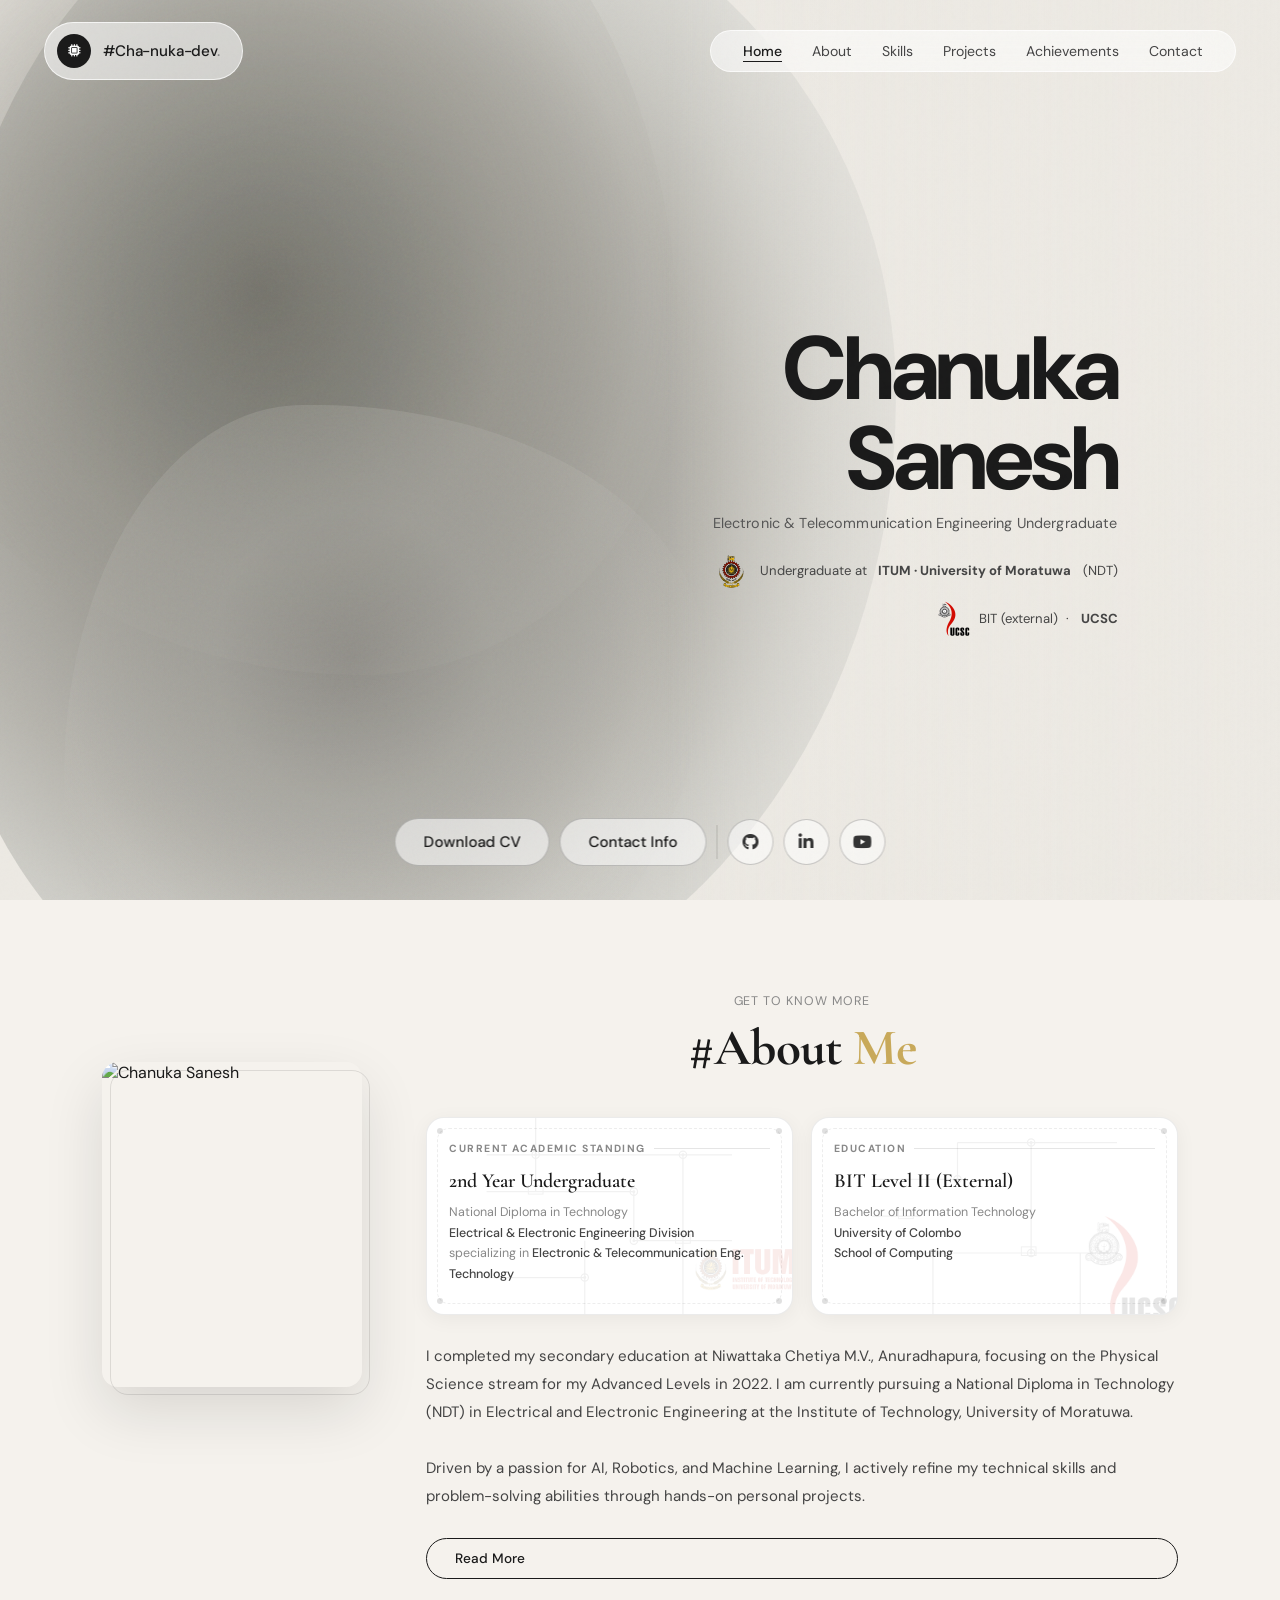
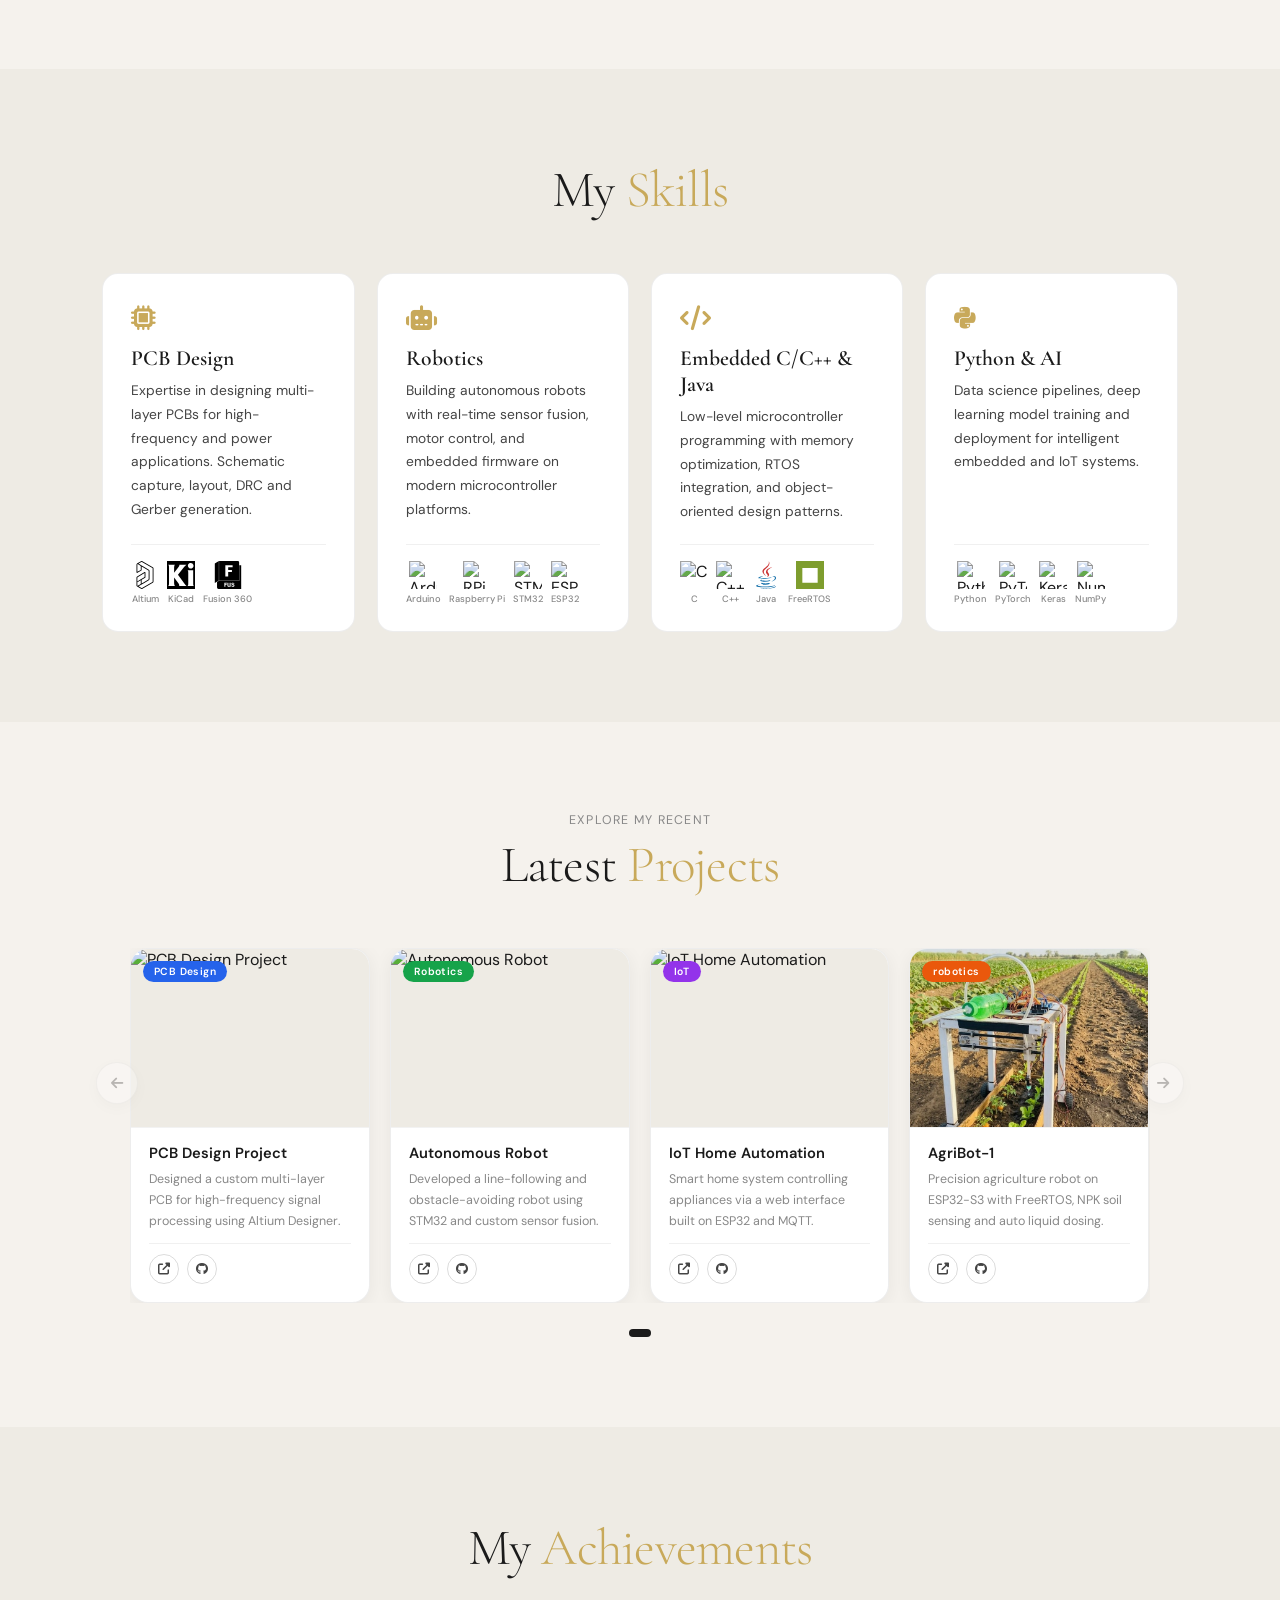
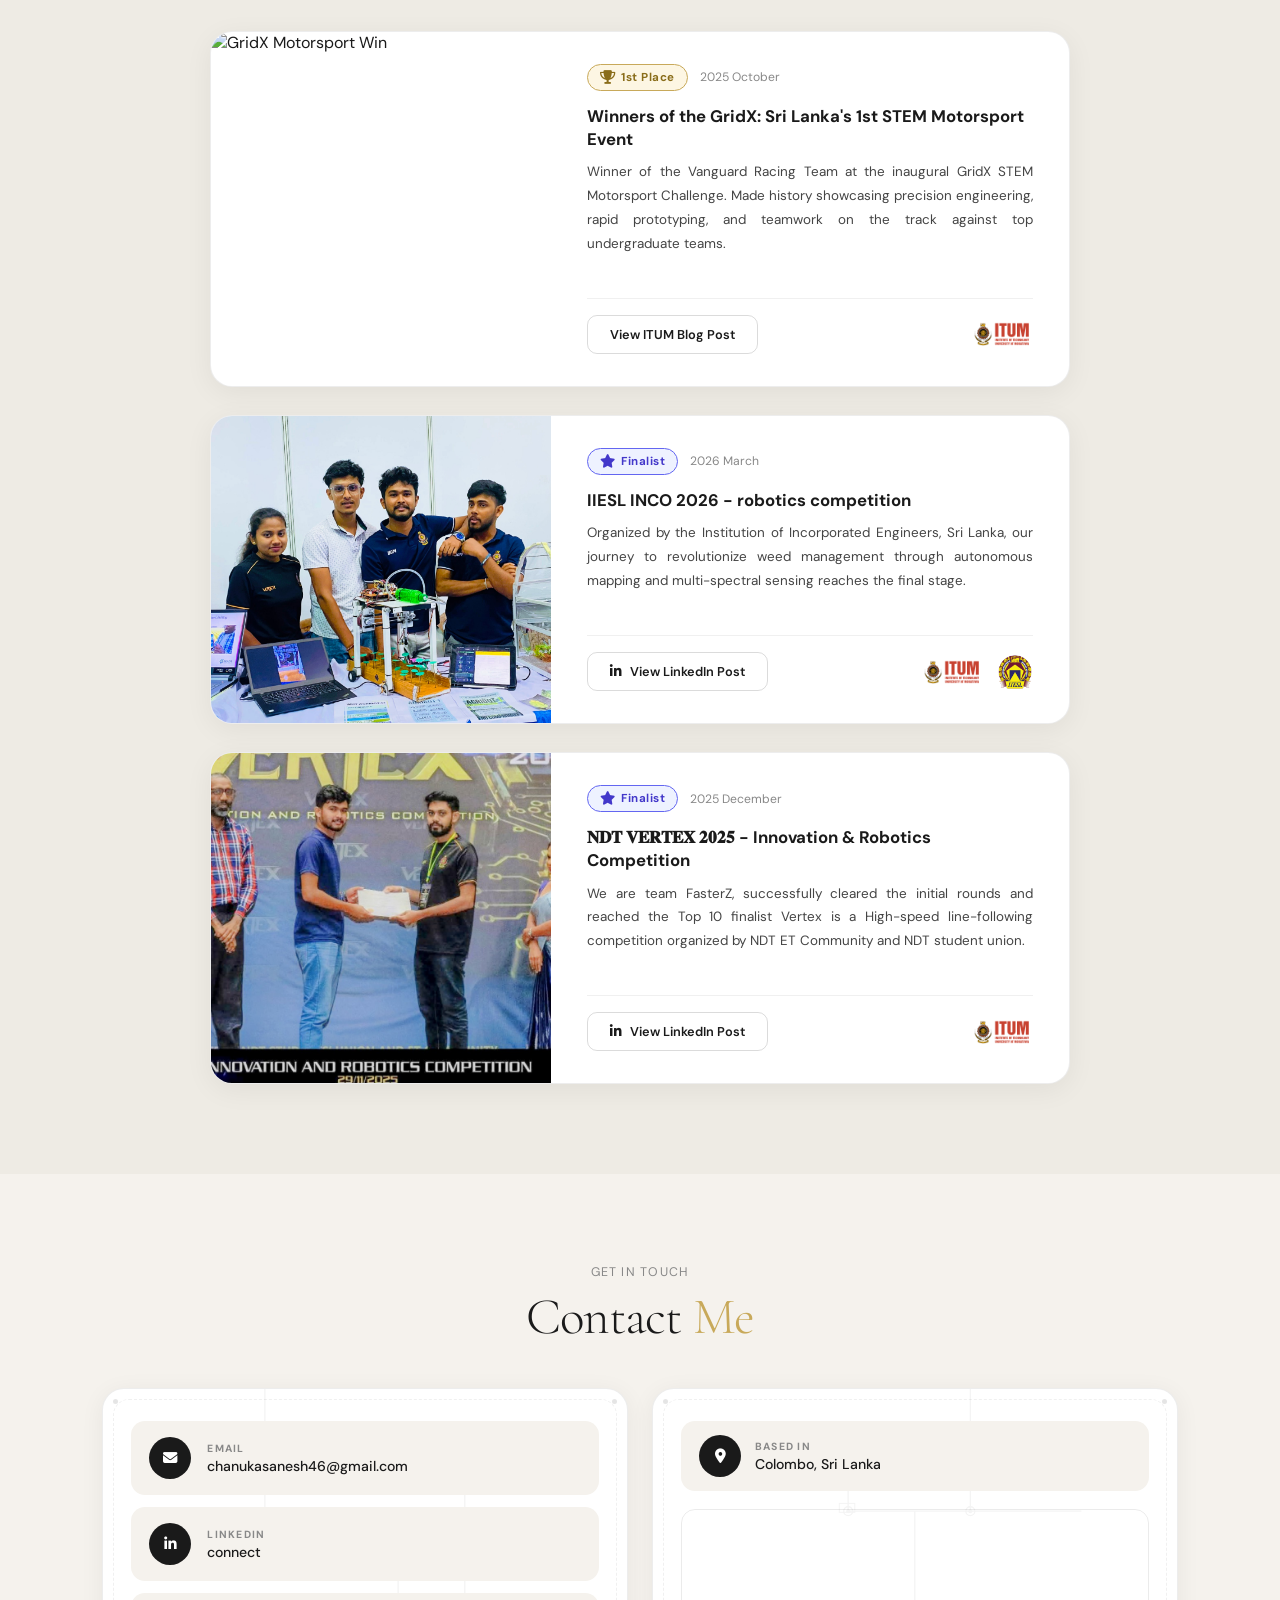
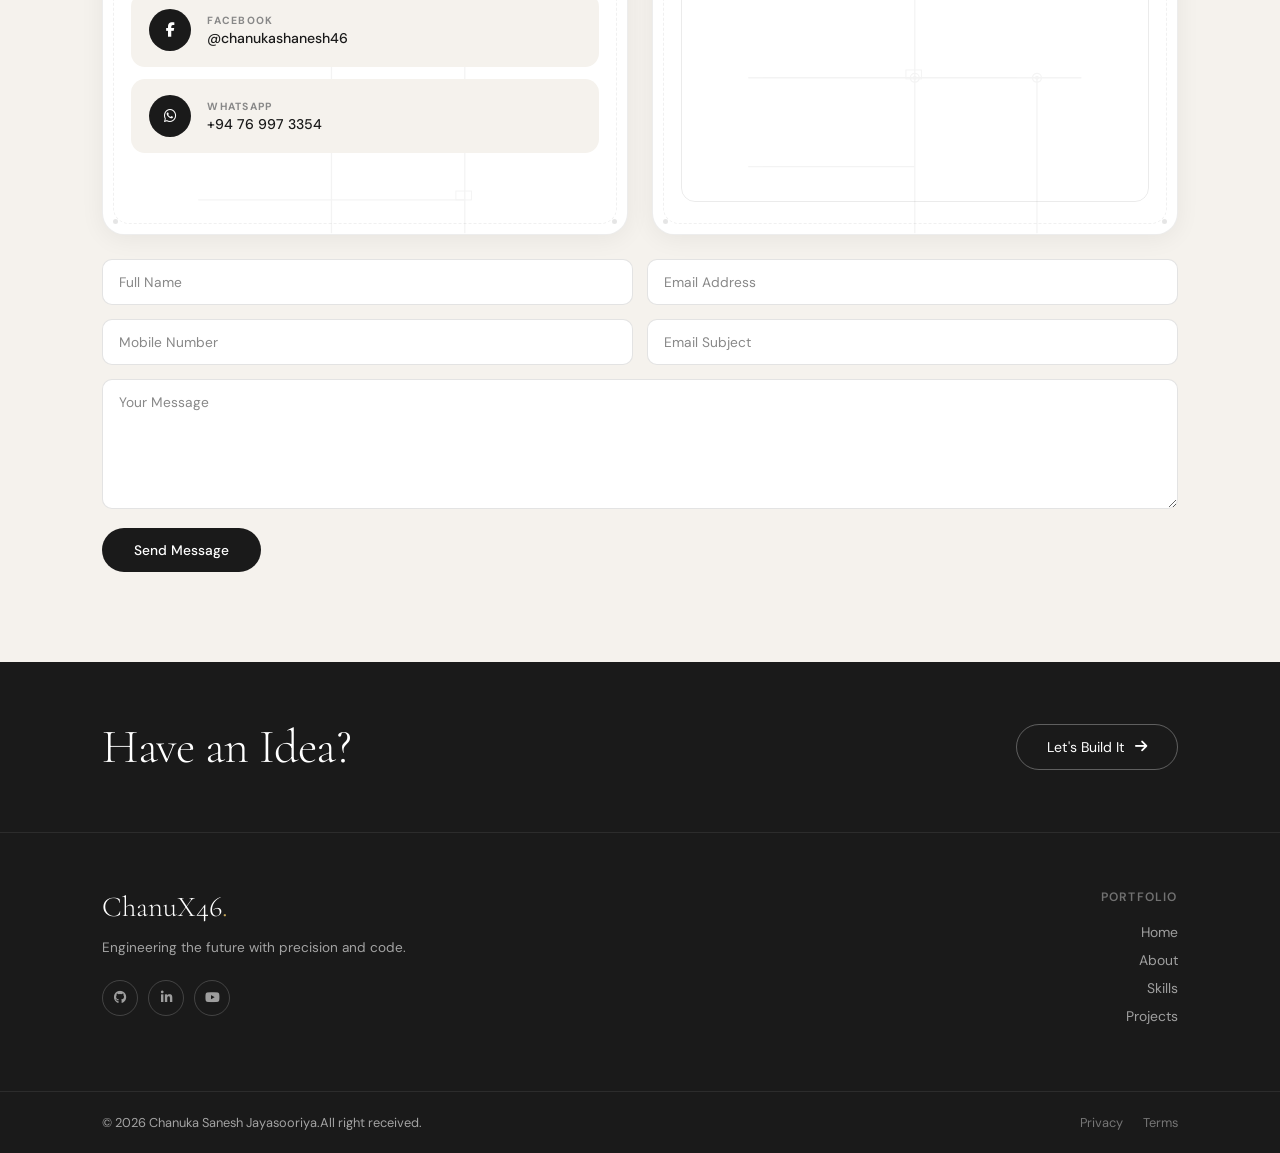
==== index.html @ 3e3d705a "Replace UoM logo image with itum.svg" ====
<!DOCTYPE html>
<html lang="en">
<head>
    <meta charset="UTF-8">
    <meta name="viewport" content="width=device-width, initial-scale=1.0">
    <title>Chanuka Sanesh | Portfolio v2.0</title>
    <link rel="icon" type="image/svg+xml" href="/img/logo.svg">
    <meta name="description" content="Portfolio of Chanuka Sanesh Jayasooriya - Electronic & Telecommunication Engineering Undergraduate">
    <link href="https://fonts.googleapis.com/css2?family=Cormorant+Garamond:wght@300;400;600;700&family=DM+Sans:ital,wght@0,300;0,400;0,500;0,600;0,700;1,400&display=swap" rel="stylesheet">
    <link rel="stylesheet" href="https://cdnjs.cloudflare.com/ajax/libs/font-awesome/6.4.0/css/all.min.css">

    <style>
    /* ══════════════════════════════════════════
       RESET & BASE
    ══════════════════════════════════════════ */
    *, *::before, *::after { margin:0; padding:0; box-sizing:border-box; }

    :root {
        --bg:        #f5f2ed;
        --bg2:       #eeebe4;
        --ink:       #1a1a1a;
        --ink2:      #444;
        --ink3:      #888;
        --accent:    #c8a95a;
        --accent2:   #1a3a6b;
        --white:     #fff;
        --glass:     rgba(255,255,255,0.55);
        --glass-b:   rgba(255,255,255,0.70);
        --radius:    16px;
        --ff-serif:  'Cormorant Garamond', Georgia, serif;
        --ff-sans:   'DM Sans', system-ui, sans-serif;
        --transition: 0.28s cubic-bezier(0.4, 0, 0.2, 1);
    }

    html { scroll-behavior: smooth; }
    body { font-family: var(--ff-sans); background: var(--bg); color: var(--ink); overflow-x: hidden; }
    img  { display:block; max-width:100%; }
    a    { text-decoration: none; color: inherit; }

    ::-webkit-scrollbar { width: 6px; }
    ::-webkit-scrollbar-track { background: var(--bg); }
    ::-webkit-scrollbar-thumb { background: #ccc; border-radius: 3px; }

    /* ══════════════════════════════════════════
       NOISE OVERLAY
    ══════════════════════════════════════════ */
    .noise-overlay {
        position: fixed; inset: 0; z-index: 9999; pointer-events: none;
        opacity: 0.4;
        background-image: url("data:image/svg+xml,%3Csvg viewBox='0 0 200 200' xmlns='http://www.w3.org/2000/svg'%3E%3Cfilter id='n'%3E%3CfeTurbulence type='fractalNoise' baseFrequency='0.85' numOctaves='4' stitchTiles='stitch'/%3E%3C/filter%3E%3Crect width='100%25' height='100%25' filter='url(%23n)' opacity='0.04'/%3E%3C/svg%3E");
    }

    /* ══════════════════════════════════════════
       HEADER / NAV
    ══════════════════════════════════════════ */
    .header {
        position: fixed; top: 0; left: 0; width: 100%; z-index: 1000;
        display: flex; align-items: center; justify-content: space-between;
        padding: 22px 44px;
        transition: transform 0.38s cubic-bezier(0.4,0,0.2,1),
                    padding 0.38s cubic-bezier(0.4,0,0.2,1);
    }

    /* Scrolled-down: shrink padding */
    .header.scrolled { padding: 14px 44px; }

    /* Hidden: slide up off screen */
    .header.hide { transform: translateY(-110%); }

    .nav-pill {
        background: var(--glass);
        backdrop-filter: blur(22px); -webkit-backdrop-filter: blur(22px);
        border: 1px solid var(--glass-b); border-radius: 50px;
        display: flex; align-items: center;
        transition: padding 0.38s ease, gap 0.38s ease;
    }

    .navbara .nav-pill { padding: 11px 22px 11px 12px; gap: 12px; }
    .header.scrolled .navbara .nav-pill { padding: 8px 18px 8px 10px; }

    .logo-icon {
        width: 34px; height: 34px; border-radius: 50%;
        background: var(--ink);
        display: flex; align-items: center; justify-content: center; flex-shrink: 0;
        transition: width 0.38s ease, height 0.38s ease;
    }
    .header.scrolled .logo-icon { width: 28px; height: 28px; }
    .logo-icon i { color: #fff; font-size: 0.78rem; }

    .navbara .logo {
        font-family: var(--ff-sans); font-size: 0.95rem; font-weight: 500;
        color: var(--ink); letter-spacing: -0.01em;
        transition: font-size 0.38s ease;
    }
    .header.scrolled .navbara .logo { font-size: 0.85rem; }
    .navbara .logo span { color: var(--ink3); }

    .navbar .nav-pill { padding: 11px 32px; gap: 30px; }
    .header.scrolled .navbar .nav-pill { padding: 8px 24px; gap: 24px; }
    .navbar a {
        font-size: 0.88rem; font-weight: 400; color: var(--ink2);
        transition: color var(--transition), font-size 0.38s ease; position: relative;
    }
    .header.scrolled .navbar a { font-size: 0.82rem; }
    .navbar a::after {
        content: ''; position: absolute; bottom: -2px; left: 0; right: 0;
        height: 1px; background: var(--ink);
        transform: scaleX(0); transform-origin: left; transition: transform var(--transition);
    }
    .navbar a:hover::after, .navbar a.active::after { transform: scaleX(1); }
    .navbar a:hover, .navbar a.active { color: var(--ink); font-weight: 500; }
    .nav-indicator { display: none; }
    .menu-icon { display: none; }

    /* Ensure all sections sit above circuit canvas */
    section, footer { position: relative; z-index: 1; }

    /* ══════════════════════════════════════════
       HERO
    ══════════════════════════════════════════ */
    .hero {
        position: relative; width: 100%; height: 100vh; min-height: 600px;
        overflow: hidden; display: flex; align-items: center; justify-content: flex-end;
    }
    /* ── CSS Morphing Blob Background ── */
    .hero-bg {
        position: absolute; inset: 0; z-index: 0;
        background: #ece9e3;
        overflow: hidden;
    }

    .hero-blob {
        position: absolute;
        top: 50%; left: -5%;
        width: 75%; height: 130%;
        transform: translateY(-50%);
        background: radial-gradient(ellipse at 40% 50%,
            #7a7870 0%,
            #8d8b84 18%,
            #9e9c95 32%,
            #b5b3ac 48%,
            #cccbc5 62%,
            #deddd8 76%,
            rgba(236,233,227,0) 90%
        );
        border-radius: 44% 56% 60% 40% / 52% 48% 58% 42%;
        animation: blobMorph 14s ease-in-out infinite;
        will-change: border-radius, transform;
    }

    .hero-blob-2 {
        position: absolute;
        top: -20%; left: -12%;
        width: 65%; height: 95%;
        background: radial-gradient(ellipse at 50% 55%,
            #696860 0%,
            #808078 22%,
            #9a9890 42%,
            rgba(180,178,171,0.4) 65%,
            rgba(236,233,227,0) 85%
        );
        border-radius: 58% 42% 38% 62% / 46% 62% 38% 54%;
        animation: blobMorph2 18s ease-in-out infinite;
        opacity: 0.7;
        will-change: border-radius, transform;
    }

    .hero-blob-3 {
        position: absolute;
        bottom: -15%; left: 5%;
        width: 50%; height: 70%;
        background: radial-gradient(ellipse at 45% 40%,
            #878580 0%,
            #a5a49e 28%,
            rgba(196,194,188,0.35) 58%,
            rgba(236,233,227,0) 80%
        );
        border-radius: 38% 62% 52% 48% / 60% 40% 62% 38%;
        animation: blobMorph3 22s ease-in-out infinite;
        opacity: 0.55;
        will-change: border-radius;
    }

    .hero-grain {
        position: absolute; inset: 0; z-index: 1; pointer-events: none;
        background-image: url("data:image/svg+xml,%3Csvg viewBox='0 0 512 512' xmlns='http://www.w3.org/2000/svg'%3E%3Cfilter id='f'%3E%3CfeTurbulence type='fractalNoise' baseFrequency='0.72' numOctaves='4' stitchTiles='stitch'/%3E%3C/filter%3E%3Crect width='100%25' height='100%25' filter='url(%23f)' opacity='0.055'/%3E%3C/svg%3E");
        mix-blend-mode: overlay;
    }

    .hero-fade {
        position: absolute; inset: 0; z-index: 2; pointer-events: none;
        background: linear-gradient(
            to right,
            rgba(236,233,227,0)    0%,
            rgba(236,233,227,0)   52%,
            rgba(236,233,227,0.5) 70%,
            rgba(236,233,227,0.88) 84%,
            #ece9e3              100%
        );
    }

    @keyframes blobMorph {
        0%   { border-radius: 44% 56% 60% 40% / 52% 48% 58% 42%; transform: translateY(-50%) scale(1)    rotate(0deg);   }
        20%  { border-radius: 54% 46% 42% 58% / 60% 40% 62% 38%; transform: translateY(-52%) scale(1.03) rotate(2deg);   }
        40%  { border-radius: 38% 62% 56% 44% / 44% 56% 40% 60%; transform: translateY(-48%) scale(0.98) rotate(-1deg);  }
        60%  { border-radius: 62% 38% 48% 52% / 56% 44% 58% 42%; transform: translateY(-51%) scale(1.02) rotate(1.5deg); }
        80%  { border-radius: 48% 52% 64% 36% / 48% 60% 36% 64%; transform: translateY(-49%) scale(0.99) rotate(-2deg);  }
        100% { border-radius: 44% 56% 60% 40% / 52% 48% 58% 42%; transform: translateY(-50%) scale(1)    rotate(0deg);   }
    }

    @keyframes blobMorph2 {
        0%   { border-radius: 58% 42% 38% 62% / 46% 62% 38% 54%; transform: translateY(0)   rotate(0deg);   }
        25%  { border-radius: 42% 58% 64% 36% / 60% 40% 56% 44%; transform: translateY(3%)  rotate(-3deg);  }
        50%  { border-radius: 66% 34% 44% 56% / 38% 66% 44% 56%; transform: translateY(-2%) rotate(2deg);   }
        75%  { border-radius: 36% 64% 58% 42% / 54% 46% 62% 38%; transform: translateY(4%)  rotate(-1.5deg);}
        100% { border-radius: 58% 42% 38% 62% / 46% 62% 38% 54%; transform: translateY(0)   rotate(0deg);   }
    }

    @keyframes blobMorph3 {
        0%   { border-radius: 38% 62% 52% 48% / 60% 40% 62% 38%; transform: rotate(0deg);  }
        33%  { border-radius: 60% 40% 36% 64% / 44% 60% 40% 56%; transform: rotate(3deg);  }
        66%  { border-radius: 44% 56% 66% 34% / 56% 44% 58% 42%; transform: rotate(-2deg); }
        100% { border-radius: 38% 62% 52% 48% / 60% 40% 62% 38%; transform: rotate(0deg);  }
    }

    .hero-content {
        position: relative; z-index: 2;
        display: flex; flex-direction: column; align-items: flex-end; text-align: right;
        padding: 140px 60px 80px 0; max-width: 56%;
        animation: fadeSlideIn 1.2s cubic-bezier(0.16,1,0.3,1) forwards; opacity: 0;
    }
    @keyframes fadeSlideIn {
        from { opacity:0; transform: translateY(28px); }
        to   { opacity:1; transform: translateY(0); }
    }

    .hero-content h1 {
        font-family: 'DM Sans', sans-serif;
        font-size: clamp(3.4rem, 7vw, 6.4rem);
        font-weight: 700; line-height: 1.0; letter-spacing: -0.04em; margin-bottom: 10px;
        color: #1a1a1a;
        animation: nameColorShift 14s ease-in-out infinite;
        will-change: color;
    }

    @keyframes nameColorShift {
        0%   { color: #1a1a1a; }
        15%  { color: #0a0a0a; }
        30%  { color: #2e2c28; }
        45%  { color: #080808; }
        60%  { color: #1f1e1a; }
        75%  { color: #0d0d0d; }
        90%  { color: #262420; }
        100% { color: #1a1a1a; }
    }
    .hero-content h1 span { color: var(--ink); }
    .hero-content h3, .hero-content > p,
    .hero-content .social-media, .hero-content .btn, .multiple-text { display: none; }

    .hero-subtitle {
        font-family: var(--ff-sans); font-size: 0.9rem; font-weight: 400;
        letter-spacing: 0.01em; margin-bottom: 18px;
        color: #555;
        animation: subtitleColorShift 14s ease-in-out infinite;
    }

    @keyframes subtitleColorShift {
        0%   { color: #555; }
        20%  { color: #3a3a3a; }
        45%  { color: #606060; }
        70%  { color: #404040; }
        100% { color: #555; }
    }

    .hero-badges { display: flex; flex-direction: column; align-items: flex-end; gap: 9px; }
    .hero-badge {
        display: inline-flex; align-items: center; gap: 8px;
        font-family: var(--ff-sans); font-size: 0.82rem;
        color: #444;
        white-space: nowrap;
        animation: subtitleColorShift 14s ease-in-out infinite;
    }
    .badge-logo {
        width: 35px; height: 35px; background: transparent;
        display: flex; align-items: center; justify-content: center; flex-shrink: 0;
    }
    .badge-logo i { color: var(--ink); font-size:0.65rem; }
    .badge-logo img {
        width: 100%; height: 100%;
        object-fit: contain;
        mix-blend-mode: multiply;
        filter: contrast(1.05);
    }
    .badge-accent { color: var(--accent); font-weight: 600; }

    .hero-action-bar {
        position: absolute; bottom: 34px; left: 50%;
        transform: translateX(-50%); z-index: 10;
        display: flex; align-items: center; gap: 10px;
        animation: fadeUp 1.3s 0.45s cubic-bezier(0.16,1,0.3,1) forwards; opacity: 0;
    }
    @keyframes fadeUp {
        from { opacity:0; transform: translateX(-50%) translateY(16px); }
        to   { opacity:1; transform: translateX(-50%) translateY(0); }
    }

    .action-btn {
        font-family: var(--ff-sans); font-size: 0.95rem; font-weight: 500; color: var(--ink);
        padding: 13px 28px; border: 1.5px solid rgba(0,0,0,0.2); border-radius: 50px;
        background: var(--glass); backdrop-filter: blur(14px); -webkit-backdrop-filter: blur(14px);
        cursor: pointer; white-space: nowrap;
        transition: background var(--transition), color var(--transition), border-color var(--transition);
    }
    .action-btn:hover { background: rgba(0,0,0,0.88); color: #fff; border-color: transparent; }

    .action-divider { width:1px; height:34px; background: rgba(0,0,0,0.15); }
    .action-socials { display:flex; align-items:center; gap:10px; }

    .action-social-btn {
        width: 46px; height: 46px; border-radius: 50%;
        border: 1.5px solid rgba(0,0,0,0.2); background: var(--glass);
        backdrop-filter: blur(14px); -webkit-backdrop-filter: blur(14px);
        display: flex; align-items: center; justify-content: center;
        color: #333; font-size: 1.05rem;
        transition: background var(--transition), color var(--transition), border-color var(--transition);
    }
    .action-social-btn:hover { background: rgba(0,0,0,0.88); color:#fff; border-color:transparent; }

    /* ══════════════════════════════════════════
       SECTION SHARED
    ══════════════════════════════════════════ */
    section { padding: 90px 8vw; }

    .heading {
        font-family: var(--ff-serif);
        font-size: clamp(2.2rem, 4vw, 3.2rem);
        font-weight: 300; color: var(--ink); margin-bottom: 52px; letter-spacing: -0.015em;
    }
    .heading span { color: var(--accent); }

    .btn {
        display: inline-block; padding: 11px 28px;
        border: 1.5px solid var(--ink); border-radius: 50px;
        font-family: var(--ff-sans); font-size: 0.85rem; font-weight: 500; color: var(--ink);
        transition: background var(--transition), color var(--transition); cursor: pointer;
    }
    .btn:hover { background: var(--ink); color: #fff; }

    /* ══════════════════════════════════════════
       ABOUT
    ══════════════════════════════════════════ */
    .about {
        display: grid; grid-template-columns: 260px 1fr;
        gap: 64px; align-items: start; background: var(--bg);
    }

    /* Header above cards + text */
    .about-header { text-align: center; margin-bottom: 6px; }
    .about-header .about-sub {
        font-family: var(--ff-sans); font-size: 0.78rem; font-weight: 400;
        color: var(--ink3); letter-spacing: 0.08em; text-transform: uppercase; margin-bottom: 4px;
    }
    .about-header .heading { margin-bottom: 32px; font-weight: 700; }

    /* Profile image */
    .about-img { position: relative; margin-top: 72px; }
    .about-img img {
        width: 100%; border-radius: var(--radius); aspect-ratio: 4/5; object-fit: cover;
        filter: grayscale(18%); box-shadow: 0 24px 60px rgba(0,0,0,0.12);
    }
    .about-img::after {
        content: ''; position: absolute; bottom: -8px; right: -8px;
        width: 100%; height: 100%;
        border: 1.5px solid rgba(0,0,0,0.10);
        border-radius: calc(var(--radius) + 2px); z-index: -1;
    }

    /* About right column */
    .about-content { display: flex; flex-direction: column; gap: 0; }

    /* Info cards row */
    .about-cards {
        display: grid; grid-template-columns: 1fr 1fr;
        gap: 18px; margin-bottom: 28px;
    }

    /* Each info card */
    .about-card {
        position: relative; overflow: hidden;
        background: var(--white);
        border: 1px solid rgba(0,0,0,0.08);
        border-radius: 18px;
        padding: 24px 22px;
        box-shadow: 0 4px 20px rgba(0,0,0,0.05);
        transition: transform var(--transition), box-shadow var(--transition);
    }
    .about-card:hover { transform: translateY(-3px); box-shadow: 0 12px 36px rgba(0,0,0,0.09); }

    /* Circuit texture SVG inside card */
    .about-card-circuit {
        position: absolute; inset: 0; z-index: 0; pointer-events: none; overflow: hidden;
        opacity: 0.055;
    }
    .about-card-circuit svg { width: 100%; height: 100%; }

    /* Faded logo background */
    .about-card-logo {
        position: absolute; right: -10px; bottom: -10px; z-index: 0;
        width: 110px; height: 110px; pointer-events: none;
    }
    .about-card-logo img {
        width: 100%; height: 100%; object-fit: contain;
        mix-blend-mode: multiply; opacity: 0.1;
    }

    /* Corner dots (PCB-style) */
    .about-card::before {
        content: '';
        position: absolute; inset: 10px;
        border: 1px dashed rgba(0,0,0,0.07);
        border-radius: 12px; z-index: 0; pointer-events: none;
    }

    /* Corner pads */
    .about-card-pad {
        position: absolute; width: 6px; height: 6px;
        border-radius: 50%;
        background: rgba(0,0,0,0.12);
        z-index: 1;
    }
    .about-card-pad.tl { top: 10px; left: 10px; }
    .about-card-pad.tr { top: 10px; right: 10px; }
    .about-card-pad.bl { bottom: 10px; left: 10px; }
    .about-card-pad.br { bottom: 10px; right: 10px; }

    /* Card content */
    .about-card-inner { position: relative; z-index: 1; }
    .about-card-label {
        font-family: var(--ff-sans); font-size: 0.65rem; font-weight: 700;
        letter-spacing: 0.14em; text-transform: uppercase;
        color: var(--ink3); margin-bottom: 14px;
        display: flex; align-items: center; gap: 8px;
    }
    .about-card-label::after {
        content: ''; flex: 1; height: 1px; background: rgba(0,0,0,0.1);
    }
    .about-card-title {
        font-family: var(--ff-serif); font-size: 1.25rem; font-weight: 600;
        color: var(--ink); margin-bottom: 8px; line-height: 1.25;
    }
    .about-card-sub {
        font-family: var(--ff-sans); font-size: 0.78rem;
        color: var(--ink3); line-height: 1.65; margin-bottom: 6px;
    }
    .about-card-sub strong { color: var(--ink2); font-weight: 500; }

    /* About body text */
    .about-content p {
        font-size: 0.94rem; line-height: 1.85; color: var(--ink2); margin-bottom: 28px;
    }
    .about-content .about-sub-heading {
        display: none;
    }

    /* Responsive */
    @media (max-width: 900px) {
        .about { grid-template-columns: 1fr; gap: 40px; }
        .about-img { max-width: 240px; margin: 0 auto; }
    }
    @media (max-width: 540px) {
        .about-cards { grid-template-columns: 1fr; }
    }

    /* ══════════════════════════════════════════
       SKILLS
    ══════════════════════════════════════════ */
    .skills { background: var(--bg2); text-align: center; }
    .skills .heading { text-align: center; }
    .bento-grid { text-align: left; }
    .bento-grid {
        display: grid; grid-template-columns: repeat(auto-fit, minmax(240px, 1fr)); gap: 22px;
    }
    .bento-card {
        background: var(--white); border: 1px solid rgba(0,0,0,0.07);
        border-radius: var(--radius); padding: 32px 28px 26px;
        transition: transform var(--transition), box-shadow var(--transition);
        display: flex; flex-direction: column;
    }
    .bento-card:hover { transform: translateY(-4px); box-shadow: 0 20px 50px rgba(0,0,0,0.09); }
    .bento-card > i { font-size: 1.55rem; color: var(--accent); margin-bottom: 14px; display: block; }
    .bento-card h3 {
        font-family: var(--ff-serif); font-size: 1.35rem;
        font-weight: 600; margin-bottom: 8px; color: var(--ink);
    }
    .bento-card p { font-size: 0.86rem; line-height: 1.72; color: var(--ink2); margin-bottom: 20px; flex: 1; }

    /* Tech stack logos row */
    .skill-logos {
        display: flex; flex-wrap: wrap; align-items: center;
        gap: 8px; padding-top: 16px;
        border-top: 1px solid rgba(0,0,0,0.06);
    }
    .skill-logo {
        display: flex; flex-direction: column; align-items: center; gap: 4px;
    }
    .skill-logo img {
        width: 28px; height: 28px; object-fit: contain;
        filter: grayscale(20%);
        transition: filter var(--transition), transform var(--transition);
    }
    .skill-logo:hover img { filter: grayscale(0%); transform: scale(1.15); }
    .skill-logo span {
        font-family: var(--ff-sans); font-size: 0.58rem;
        color: var(--ink3); font-weight: 500; text-align: center;
        white-space: nowrap;
    }

    /* ══════════════════════════════════════════
       PROJECTS — CARD CAROUSEL
    ══════════════════════════════════════════ */
    .projects { background: var(--bg); overflow: hidden; }

    .projects-header { text-align: center; margin-bottom: 0; }
    .projects-header .proj-sub {
        font-family: var(--ff-sans); font-size: 0.78rem; font-weight: 400;
        color: var(--ink3); letter-spacing: 0.1em; text-transform: uppercase; margin-bottom: 6px;
    }

    .carousel-wrapper { position: relative; padding: 0 28px; }

    .carousel-arrow {
        position: absolute; top: 38%; transform: translateY(-50%);
        z-index: 10; width: 42px; height: 42px; border-radius: 50%;
        background: var(--white); border: 1.5px solid rgba(0,0,0,0.12);
        display: flex; align-items: center; justify-content: center;
        cursor: pointer; color: var(--ink); font-size: 0.88rem;
        box-shadow: 0 4px 16px rgba(0,0,0,0.1);
        transition: background var(--transition), box-shadow var(--transition);
    }
    .carousel-arrow:hover { background: var(--ink); color: #fff; box-shadow: 0 8px 24px rgba(0,0,0,0.18); }
    .carousel-arrow.prev { left: -6px; }
    .carousel-arrow.next { right: -6px; }
    .carousel-arrow.disabled { opacity: 0.28; pointer-events: none; }

    .carousel-track-outer { overflow: hidden; }
    .carousel-track {
        display: flex; gap: 20px;
        transition: transform 0.55s cubic-bezier(0.4,0,0.2,1);
        will-change: transform;
    }

    .proj-card {
        flex: 0 0 calc(25% - 15px);
        min-width: 0;
        background: var(--white);
        border: 1px solid rgba(0,0,0,0.07);
        border-radius: 18px; overflow: hidden;
        box-shadow: 0 4px 20px rgba(0,0,0,0.06);
        transition: transform var(--transition), box-shadow var(--transition);
        cursor: pointer;
    }
    .proj-card:hover { transform: translateY(-6px); box-shadow: 0 16px 48px rgba(0,0,0,0.13); }

    .proj-card-img {
        position: relative; width: 100%; aspect-ratio: 4/3;
        overflow: hidden; background: var(--bg2);
    }
    .proj-card-img img { width:100%; height:100%; object-fit:cover; transition: transform 0.55s ease; }
    .proj-card:hover .proj-card-img img { transform: scale(1.06); }

    .proj-tag {
        position: absolute; top: 12px; left: 12px;
        padding: 4px 11px; border-radius: 20px;
        font-family: var(--ff-sans); font-size: 0.65rem; font-weight: 600;
        letter-spacing: 0.04em; color: #fff; z-index: 2;
    }
    .proj-tag.pcb      { background: #2563eb; }
    .proj-tag.robotics { background: #16a34a; }
    .proj-tag.iot      { background: #9333ea; }
    .proj-tag.firmware { background: #ea580c; }

    .proj-card-body { padding: 16px 18px 18px; border-top: 1px solid rgba(0,0,0,0.05); }
    .proj-card-body h4 {
        font-family: var(--ff-sans); font-size: 0.92rem; font-weight: 600;
        color: var(--ink); margin-bottom: 6px; line-height: 1.3;
    }
    .proj-card-body p { font-size: 0.78rem; line-height: 1.65; color: var(--ink3); margin-bottom: 12px; }
    .proj-card-actions {
        display: flex; align-items: center; gap: 8px;
        padding-top: 10px; border-top: 1px solid rgba(0,0,0,0.06);
    }
    .proj-action-btn {
        width: 30px; height: 30px; border-radius: 50%;
        border: 1.5px solid rgba(0,0,0,0.14);
        display: flex; align-items: center; justify-content: center;
        color: var(--ink2); font-size: 0.75rem;
        transition: background var(--transition), color var(--transition), border-color var(--transition);
    }
    .proj-action-btn:hover { background: var(--ink); color: #fff; border-color: var(--ink); }

    .carousel-dots {
        display: flex; align-items: center; justify-content: center;
        gap: 7px; margin-top: 26px;
    }
    .carousel-dot {
        height: 8px; width: 8px; border-radius: 4px;
        background: rgba(0,0,0,0.15); cursor: pointer;
        transition: background var(--transition), width var(--transition);
    }
    .carousel-dot.active { background: var(--ink); width: 22px; }

    @media (max-width: 900px) {
        .proj-card { flex: 0 0 calc(50% - 10px); }
        .carousel-arrow { display: none; }
        .carousel-wrapper { padding: 0; }
    }
    @media (max-width: 540px) {
        .proj-card { flex: 0 0 82vw; }
    }

    /* ══════════════════════════════════════════
       ACHIEVEMENTS
    ══════════════════════════════════════════ */
    .achievements { background: var(--bg2); text-align: center; }
    .achievements .heading { text-align: center; }
    .achievement-container {
        display: flex; flex-direction: column; gap: 28px; text-align: left; max-width: 860px; margin: 0 auto;
    }

    /* ── Achievement Card ── */
    .ach-card {
        background: var(--white);
        border: 1px solid rgba(0,0,0,0.07);
        border-radius: 22px;
        overflow: hidden;
        box-shadow: 0 6px 28px rgba(0,0,0,0.06);
        display: grid;
        grid-template-columns: 340px 1fr;
        align-items: stretch;
        transition: transform var(--transition), box-shadow var(--transition);
    }
    .ach-card:hover { transform: translateY(-4px); box-shadow: 0 18px 50px rgba(0,0,0,0.11); }

    /* Image side */
    .ach-img {
        position: relative; overflow: hidden;
    }
    .ach-img img {
        width: 100%; height: 100%; object-fit: cover; display: block;
        transition: transform 0.55s ease;
        min-height: 260px;
    }
    .ach-card:hover .ach-img img { transform: scale(1.04); }

    /* Content side */
    .ach-body {
        padding: 32px 36px;
        display: flex; flex-direction: column; justify-content: center; gap: 0;
    }

    /* Badge row: placement + date */
    .ach-meta {
        display: flex; align-items: center; gap: 12px; margin-bottom: 14px;
        flex-wrap: wrap;
    }
    .ach-badge {
        display: inline-flex; align-items: center; gap: 6px;
        padding: 5px 12px; border-radius: 20px;
        font-family: var(--ff-sans); font-size: 0.72rem; font-weight: 700;
        letter-spacing: 0.04em; color: var(--ink);
        border: 1.5px solid rgba(0,0,0,0.15); background: var(--bg2);
    }
    .ach-badge i { font-size: 0.85rem; }
    .ach-badge.gold  { border-color: #c8a95a; color: #8a6d1a; background: #fdf6e3; }
    .ach-badge.silver{ border-color: #9b9b9b; color: #555;    background: #f5f5f5; }
    .ach-badge.finalist { border-color: #6366f1; color: #4338ca; background: #eef2ff; }
    .ach-date {
        font-family: var(--ff-sans); font-size: 0.76rem;
        color: var(--ink3); font-weight: 400;
    }

    /* Title */
    .ach-title {
        font-family: var(--ff-sans); font-size: 1.05rem; font-weight: 700;
        color: var(--ink); margin-bottom: 10px; line-height: 1.35;
    }

    /* Description */
    .ach-desc {
        font-family: var(--ff-sans); font-size: 0.84rem;
        line-height: 1.78; color: var(--ink2); margin-bottom: 22px;
        text-align: justify;
    }

    /* CTA button */
    .ach-btn {
        display: inline-flex; align-items: center; gap: 8px;
        padding: 10px 22px; border-radius: 10px;
        border: 1.5px solid rgba(0,0,0,0.14);
        background: transparent;
        font-family: var(--ff-sans); font-size: 0.8rem; font-weight: 600;
        color: var(--ink); text-decoration: none;
        width: fit-content;
        transition: background var(--transition), color var(--transition), border-color var(--transition);
    }
    .ach-btn:hover { background: var(--ink); color: #fff; border-color: var(--ink); }
    .ach-btn i { font-size: 0.85rem; }

    @media (max-width: 760px) {
        .ach-card { grid-template-columns: 1fr; }
        .ach-img img { min-height: 200px; height: 200px; }
        .ach-body { padding: 24px; }
    }

    /* ══════════════════════════════════════════
       CONTACT
    ══════════════════════════════════════════ */
    .contact { background: var(--bg); text-align: center; }
    .contact .heading { text-align: center; margin-bottom: 8px; }
    .contact-sub {
        font-family: var(--ff-sans); font-size: 0.78rem; font-weight: 400;
        color: var(--ink3); letter-spacing: 0.1em; text-transform: uppercase; margin-bottom: 6px;
    }

    /* Two-column layout */
    .contact-layout {
        display: grid; grid-template-columns: 1fr 1fr;
        gap: 24px; margin-top: 40px; text-align: left;
    }

    /* Panel shared style */
    .contact-panel {
        position: relative; overflow: hidden;
        background: var(--white);
        border: 1px solid rgba(0,0,0,0.07);
        border-radius: 22px;
        padding: 32px 28px;
        box-shadow: 0 4px 24px rgba(0,0,0,0.06);
    }

    /* Circuit texture inside panels */
    .contact-circuit {
        position: absolute; inset: 0; z-index: 0;
        pointer-events: none; overflow: hidden; opacity: 0.045;
    }
    .contact-circuit svg { width: 100%; height: 100%; }

    .contact-panel-inner { position: relative; z-index: 1; }

    /* Corner pads */
    .contact-panel::before {
        content: ''; position: absolute; inset: 10px;
        border: 1px dashed rgba(0,0,0,0.06);
        border-radius: 16px; z-index: 0; pointer-events: none;
    }
    .cppad {
        position: absolute; width: 5px; height: 5px;
        border-radius: 50%; background: rgba(0,0,0,0.10); z-index: 1;
    }
    .cppad.tl { top:10px; left:10px; }
    .cppad.tr { top:10px; right:10px; }
    .cppad.bl { bottom:10px; left:10px; }
    .cppad.br { bottom:10px; right:10px; }

    /* Contact info rows */
    .contact-row {
        display: flex; align-items: center; gap: 16px;
        padding: 16px 18px;
        background: var(--bg);
        border-radius: 14px;
        margin-bottom: 12px;
        transition: transform var(--transition), box-shadow var(--transition);
        text-decoration: none;
    }
    .contact-row:last-child { margin-bottom: 0; }
    .contact-row:hover { transform: translateX(4px); box-shadow: 0 4px 16px rgba(0,0,0,0.08); }

    .contact-icon {
        width: 42px; height: 42px; border-radius: 50%;
        background: var(--ink);
        display: flex; align-items: center; justify-content: center;
        flex-shrink: 0; color: #fff; font-size: 0.9rem;
    }
    .contact-row-text { display: flex; flex-direction: column; gap: 2px; }
    .contact-row-label {
        font-family: var(--ff-sans); font-size: 0.65rem; font-weight: 700;
        letter-spacing: 0.12em; text-transform: uppercase; color: var(--ink3);
    }
    .contact-row-value {
        font-family: var(--ff-sans); font-size: 0.88rem;
        font-weight: 500; color: var(--ink);
    }

    /* Map panel right side */
    .contact-location-tag {
        display: flex; align-items: center; gap: 14px;
        padding: 14px 18px;
        background: var(--bg); border-radius: 14px;
        margin-bottom: 18px;
    }
    .contact-location-tag .contact-icon { background: var(--ink); }
    .contact-map {
        width: 100%; border-radius: 14px; overflow: hidden;
        aspect-ratio: 16/10; border: 1px solid rgba(0,0,0,0.08);
    }
    .contact-map iframe {
        width: 100%; height: 100%; border: none; display: block;
        filter: grayscale(100%) contrast(1.1);
    }

    /* Form section below */
    .contact-form-wrap {
        margin-top: 24px; text-align: left;
    }
    .input-box { display: grid; grid-template-columns: 1fr 1fr; gap: 14px; margin-bottom: 14px; }
    .contact-form-wrap input[type="text"],
    .contact-form-wrap input[type="email"],
    .contact-form-wrap input[type="number"],
    .contact-form-wrap textarea {
        width: 100%; padding: 13px 16px;
        background: var(--white); border: 1.5px solid rgba(0,0,0,0.11); border-radius: 10px;
        font-family: var(--ff-sans); font-size: 0.86rem; color: var(--ink);
        outline: none; transition: border-color var(--transition);
    }
    .contact-form-wrap input:focus, .contact-form-wrap textarea:focus { border-color: var(--ink); }
    .contact-form-wrap input::placeholder, .contact-form-wrap textarea::placeholder { color: var(--ink3); }
    .contact-form-wrap textarea { resize: vertical; min-height: 130px; margin-bottom: 14px; }
    .contact-form-wrap input[type="submit"] {
        cursor: pointer; background: var(--ink); color: #fff; border: none;
        padding: 13px 32px; border-radius: 50px;
        font-family: var(--ff-sans); font-size: 0.86rem; font-weight: 500;
        transition: background var(--transition), transform var(--transition);
    }
    .contact-form-wrap input[type="submit"]:hover { background: #333; transform: translateY(-2px); }
    .contact-form-wrap input[type="hidden"] { display: none; }

    @media (max-width: 820px) {
        .contact-layout { grid-template-columns: 1fr; }
    }
    @media (max-width: 540px) {
        .input-box { grid-template-columns: 1fr; }
    }

    /* ══════════════════════════════════════════
       FOOTER
    ══════════════════════════════════════════ */
    .premium-footer { background: var(--ink); color: rgba(255,255,255,0.6); }
    .footer-cta {
        display: flex; align-items: center; justify-content: space-between;
        padding: 56px 8vw; border-bottom: 1px solid rgba(255,255,255,0.08);
    }
    .footer-cta h2 {
        font-family: var(--ff-serif); font-size: clamp(2rem, 4vw, 3rem);
        font-weight: 300; color: #fff; letter-spacing: -0.015em;
    }
    .footer-btn {
        display: inline-flex; align-items: center; gap: 10px;
        padding: 13px 30px; border: 1.5px solid rgba(255,255,255,0.3); border-radius: 50px;
        font-family: var(--ff-sans); font-size: 0.88rem; color: #fff;
        transition: background var(--transition), border-color var(--transition);
    }
    .footer-btn:hover { background: rgba(255,255,255,0.1); border-color: rgba(255,255,255,0.6); }
    .footer-content {
        display: grid; grid-template-columns: 2fr 1fr;
        gap: 48px; padding: 56px 8vw; border-bottom: 1px solid rgba(255,255,255,0.08);
        align-items: start;
    }
    .footer-column:last-child { text-align: right; }
    .footer-column:last-child a { justify-content: flex-end; }
    .footer-column h3 {
        font-family: var(--ff-serif); font-size: 1.8rem; font-weight: 300;
        color: #fff; margin-bottom: 12px;
    }
    .footer-column h3 span { color: var(--accent); }
    .footer-column > p { font-size: 0.85rem; line-height: 1.8; margin-bottom: 20px; }
    .footer-column h4 {
        font-family: var(--ff-sans); font-size: 0.76rem; font-weight: 600;
        letter-spacing: 0.1em; text-transform: uppercase;
        color: rgba(255,255,255,0.38); margin-bottom: 18px;
    }
    .footer-column a {
        display: block; font-size: 0.87rem; color: rgba(255,255,255,0.58);
        margin-bottom: 10px; transition: color var(--transition);
    }
    .footer-column a:hover { color: #fff; }
    .footer-socials { display: flex; gap: 10px; margin-top: 4px; }
    .footer-socials a {
        display: inline-flex; margin: 0;
        width: 36px; height: 36px; border-radius: 50%;
        border: 1px solid rgba(255,255,255,0.18);
        align-items: center; justify-content: center;
        font-size: 0.82rem; color: rgba(255,255,255,0.58);
        transition: background var(--transition), color var(--transition), border-color var(--transition);
    }
    .footer-socials a:hover { background: rgba(255,255,255,0.12); color:#fff; border-color:rgba(255,255,255,0.5); }
    .footer-bottom {
        display: flex; align-items: center; justify-content: space-between;
        padding: 22px 8vw; font-size: 0.8rem;
    }
    .footer-bottom i { color: #e05; margin: 0 2px; }
    .footer-legal { display: flex; gap: 20px; }
    .footer-legal a { color: rgba(255,255,255,0.4); font-size:0.8rem; transition: color var(--transition); }
    .footer-legal a:hover { color: #fff; }

    /* ══════════════════════════════════════════
       SCROLL REVEAL
    ══════════════════════════════════════════ */
    [data-sr] { opacity: 0; transform: translateY(24px); transition: opacity 0.7s ease, transform 0.7s ease; }
    [data-sr].visible { opacity: 1; transform: none; }

    /* ══════════════════════════════════════════
       RESPONSIVE
    ══════════════════════════════════════════ */
    @media (max-width: 900px) {
        .about { grid-template-columns: 1fr; gap: 40px; }
        .about-img { max-width: 240px; margin: 0 auto; }
        .achievement-row { grid-template-columns: 1fr; }
        .achievement-img img { height: 200px; }
        .achievement-content { padding: 24px; }
        .footer-content { grid-template-columns: 1fr 1fr; }
        .footer-cta { flex-direction: column; gap: 24px; text-align: center; }
    }
    @media (max-width: 640px) {
        .header { padding: 12px 18px; }
        .navbar { display: none; }
        .menu-icon { display: flex; }
        .menu-icon .nav-pill { padding: 10px 14px; cursor: pointer; }
        .hero-content {
            max-width: 100%;
            padding: 100px 18px 160px 18px;
            align-items: center;
            text-align: center;
        }
        .hero-content h1 { font-size: clamp(2.2rem, 10vw, 3rem); }
        .hero { align-items: flex-end; justify-content: center; }
        .hero-subtitle { font-size: 0.78rem; }
        .hero-badges { align-items: center; }
        .hero-badge {
            font-size: 0.72rem;
            gap: 6px;
            white-space: nowrap;
        }
        .badge-logo { width: 26px !important; height: 26px !important; }
        .input-box { grid-template-columns: 1fr; }
        .footer-content { grid-template-columns: 1fr; }
        .footer-bottom { flex-direction: column; gap: 12px; text-align: center; }
        .hero-action-bar { flex-wrap: wrap; justify-content: center; width: 92%; gap: 8px; }
        .action-btn { font-size: 0.76rem; padding: 9px 16px; }
    }

    @media (max-width: 380px) {
        .hero-badge { font-size: 0.65rem; }
        .badge-logo { width: 22px !important; height: 22px !important; }
        .hero-content h1 { font-size: 2rem; }
    }

    /* ══════════════════════════════════════════
       BACK TO TOP BUTTON
    ══════════════════════════════════════════ */
    .back-to-top {
        position: fixed;
        bottom: 32px;
        right: 32px;
        z-index: 999;
        width: 48px;
        height: 48px;
        border-radius: 50%;
        background: var(--white);
        border: 1.5px solid rgba(0,0,0,0.12);
        box-shadow: 0 4px 20px rgba(0,0,0,0.12);
        display: flex;
        align-items: center;
        justify-content: center;
        cursor: pointer;
        color: var(--ink);
        font-size: 0.9rem;
        text-decoration: none;
        opacity: 0;
        transform: translateY(16px);
        transition: opacity 0.3s ease, transform 0.3s ease,
                    background var(--transition), box-shadow var(--transition);
        pointer-events: none;
    }
    .back-to-top.visible {
        opacity: 1;
        transform: translateY(0);
        pointer-events: auto;
    }
    .back-to-top:hover {
        background: var(--ink);
        color: #fff;
        box-shadow: 0 8px 28px rgba(0,0,0,0.22);
    }

    /* Circular progress ring */
    .back-to-top svg {
        position: absolute;
        inset: -3px;
        width: calc(100% + 6px);
        height: calc(100% + 6px);
        transform: rotate(-90deg);
        pointer-events: none;
    }
    .back-to-top svg circle {
        fill: none;
        stroke: rgba(0,0,0,0.15);
        stroke-width: 2.5;
        stroke-linecap: round;
        transition: stroke-dashoffset 0.1s linear, stroke 0.3s;
    }
    .back-to-top svg circle.progress {
        stroke: var(--ink);
    }
    .back-to-top:hover svg circle.progress {
        stroke: rgba(255,255,255,0.7);
    }
    .back-to-top:hover svg circle.track {
        stroke: rgba(255,255,255,0.2);
    }

    @media (max-width: 640px) {
        .back-to-top { bottom: 20px; right: 20px; width: 42px; height: 42px; }
    }

    /* ══════════════════════════════════════════
       CIRCUIT TORCH OVERLAY
    ══════════════════════════════════════════ */
    #circuit-canvas {
        position: fixed;
        inset: 0;
        width: 100%;
        height: 100%;
        z-index: 9998;
        pointer-events: none;
        opacity: 1;
    }

    </style>
</head>

<body>
    <div class="noise-overlay"></div>

    <!-- ══ HEADER ══ -->
    <header class="header">
        <nav class="navbara">
            <div class="nav-pill">
                <div class="logo-icon"><i class="fas fa-microchip"></i></div>
                <a href="#hero" class="logo">#Cha-nuka-dev<span>.</span></a>
            </div>
        </nav>
        <nav class="navbar">
            <div class="nav-pill">
                <a href="#hero" class="active">Home</a>
                <a href="#about">About</a>
                <a href="#skills">Skills</a>
                <a href="#projects">Projects</a>
                <a href="#achievements">Achievements</a>
                <a href="#contact">Contact</a>
            </div>
        </nav>
        <div class="menu-icon" id="menu-icon">
            <div class="nav-pill" style="padding:10px 14px;">
                <i class="fas fa-bars"></i>
            </div>
        </div>
    </header>

    <!-- ══ HERO ══ -->
    <section class="hero" id="hero">
        <!-- CSS Morphing Blob Background -->
        <div class="hero-bg">
            <div class="hero-blob"></div>
            <div class="hero-blob-2"></div>
            <div class="hero-blob-3"></div>
            <div class="hero-grain"></div>
            <div class="hero-fade"></div>
        </div>
        <div class="hero-content">
            <h1><span>Chanuka Sanesh</span></h1>
            <div class="hero-subtitle">Electronic &amp; Telecommunication Engineering Undergraduate</div>
            <div class="hero-badges">
                <div class="hero-badge">
                    <div class="badge-logo" style="width:42px;height:42px;">
                        <img src="uom.png" alt="University of Moratuwa">
                    </div>
                    Undergraduate at <strong>&nbsp;ITUM · University of Moratuwa</strong>&nbsp;(NDT)
                </div>
                <div class="hero-badge">
                    <div class="badge-logo">
                        <img src="ucsc.png" alt="UCSC">
                    </div>
                    BIT (external) &nbsp;·&nbsp; <strong>UCSC</strong>
                </div>
            </div>
        </div>
        <span class="multiple-text"></span>
        <div class="hero-action-bar">
            <a href="img/cv.pdf" class="action-btn" download>Download CV</a>
            <a href="#contact" class="action-btn">Contact Info</a>
            <div class="action-divider"></div>
            <div class="action-socials">
                <a href="https://github.com/Cha-nuka-dev" target="_blank" class="action-social-btn"><i class="fab fa-github"></i></a>
                <a href="https://www.linkedin.com/in/chanukajayasooriya/" target="_blank" class="action-social-btn"><i class="fab fa-linkedin-in"></i></a>
                <a href="https://www.youtube.com/@Formula1SL" target="_blank" class="action-social-btn"><i class="fab fa-youtube"></i></a>
            </div>
        </div>
    </section>

    <!-- ══ ABOUT ══ -->
    <section class="about" id="about">

        <!-- Profile image -->
        <div class="about-img" data-sr>
            <img src="img/profile.png" alt="Chanuka Sanesh">
        </div>

        <!-- Right column -->
        <div class="about-content" data-sr>

            <!-- Section header -->
            <div class="about-header">
                <p class="about-sub">Get to Know More</p>
                <h2 class="heading">#About <span>Me</span></h2>
            </div>

            <!-- Info cards -->
            <div class="about-cards">

                <!-- Card 1: Academic Standing (UoM) -->
                <div class="about-card">
                    <!-- PCB corner pads -->
                    <span class="about-card-pad tl"></span>
                    <span class="about-card-pad tr"></span>
                    <span class="about-card-pad bl"></span>
                    <span class="about-card-pad br"></span>

                    <!-- Circuit texture -->
                    <div class="about-card-circuit">
                        <svg viewBox="0 0 200 160" xmlns="http://www.w3.org/2000/svg">
                            <line x1="0" y1="30" x2="200" y2="30" stroke="#000" stroke-width="1"/>
                            <line x1="0" y1="60" x2="120" y2="60" stroke="#000" stroke-width="1"/>
                            <line x1="120" y1="60" x2="120" y2="100" stroke="#000" stroke-width="1"/>
                            <line x1="120" y1="100" x2="200" y2="100" stroke="#000" stroke-width="1"/>
                            <line x1="40" y1="0" x2="40" y2="60" stroke="#000" stroke-width="1"/>
                            <line x1="160" y1="30" x2="160" y2="160" stroke="#000" stroke-width="1"/>
                            <line x1="80" y1="100" x2="80" y2="160" stroke="#000" stroke-width="1"/>
                            <line x1="0" y1="130" x2="80" y2="130" stroke="#000" stroke-width="1"/>
                            <circle cx="40" cy="30" r="3" fill="none" stroke="#000" stroke-width="1"/>
                            <circle cx="40" cy="30" r="1.2" fill="#000"/>
                            <circle cx="120" cy="60" r="3" fill="none" stroke="#000" stroke-width="1"/>
                            <circle cx="120" cy="60" r="1.2" fill="#000"/>
                            <circle cx="120" cy="100" r="3" fill="none" stroke="#000" stroke-width="1"/>
                            <circle cx="120" cy="100" r="1.2" fill="#000"/>
                            <circle cx="80" cy="130" r="3" fill="none" stroke="#000" stroke-width="1"/>
                            <circle cx="80" cy="130" r="1.2" fill="#000"/>
                            <circle cx="160" cy="30" r="3" fill="none" stroke="#000" stroke-width="1"/>
                            <circle cx="160" cy="30" r="1.2" fill="#000"/>
                            <rect x="34" y="55" width="12" height="7" fill="none" stroke="#000" stroke-width="0.8"/>
                            <rect x="154" y="95" width="12" height="7" fill="none" stroke="#000" stroke-width="0.8"/>
                        </svg>
                    </div>

                    <!-- Faded UoM logo -->
                    <div class="about-card-logo">
                        <img src="img/itum.svg" alt="UoM">
                    </div>

                    <div class="about-card-inner">
                        <div class="about-card-label">Current Academic Standing</div>
                        <div class="about-card-title">2nd Year Undergraduate</div>
                        <div class="about-card-sub">
                            National Diploma in Technology<br>
                            <strong>Electrical &amp; Electronic Engineering Division</strong><br>
                            specializing in <strong>Electronic & Telecommunication Eng. Technology</strong>
                        </div>
                    </div>
                </div>

                <!-- Card 2: Education (UCSC) -->
                <div class="about-card">
                    <span class="about-card-pad tl"></span>
                    <span class="about-card-pad tr"></span>
                    <span class="about-card-pad bl"></span>
                    <span class="about-card-pad br"></span>

                    <div class="about-card-circuit">
                        <svg viewBox="0 0 200 160" xmlns="http://www.w3.org/2000/svg">
                            <line x1="0" y1="50" x2="70" y2="50" stroke="#000" stroke-width="1"/>
                            <line x1="70" y1="50" x2="70" y2="20" stroke="#000" stroke-width="1"/>
                            <line x1="70" y1="20" x2="200" y2="20" stroke="#000" stroke-width="1"/>
                            <line x1="0" y1="110" x2="200" y2="110" stroke="#000" stroke-width="1"/>
                            <line x1="130" y1="20" x2="130" y2="110" stroke="#000" stroke-width="1"/>
                            <line x1="50" y1="110" x2="50" y2="160" stroke="#000" stroke-width="1"/>
                            <line x1="170" y1="110" x2="170" y2="160" stroke="#000" stroke-width="1"/>
                            <line x1="0" y1="80" x2="40" y2="80" stroke="#000" stroke-width="1"/>
                            <circle cx="70" cy="50" r="3" fill="none" stroke="#000" stroke-width="1"/>
                            <circle cx="70" cy="50" r="1.2" fill="#000"/>
                            <circle cx="130" cy="20" r="3" fill="none" stroke="#000" stroke-width="1"/>
                            <circle cx="130" cy="20" r="1.2" fill="#000"/>
                            <circle cx="130" cy="110" r="3" fill="none" stroke="#000" stroke-width="1"/>
                            <circle cx="130" cy="110" r="1.2" fill="#000"/>
                            <circle cx="50" cy="110" r="3" fill="none" stroke="#000" stroke-width="1"/>
                            <circle cx="50" cy="110" r="1.2" fill="#000"/>
                            <rect x="22" y="75" width="12" height="7" fill="none" stroke="#000" stroke-width="0.8"/>
                            <rect x="122" y="105" width="12" height="7" fill="none" stroke="#000" stroke-width="0.8"/>
                        </svg>
                    </div>

                    <!-- Faded UCSC logo -->
                    <div class="about-card-logo">
                        <img src="ucsc.png" alt="UCSC">
                    </div>

                    <div class="about-card-inner">
                        <div class="about-card-label">Education</div>
                        <div class="about-card-title">BIT Level II (External)</div>
                        <div class="about-card-sub">
                            Bachelor of Information Technology<br>
                            <strong>University of Colombo</strong><br>
                            <strong>School of Computing </strong>
                        </div>
                    </div>
                </div>

            </div><!-- /about-cards -->

            <!-- Bio text -->
            <p>I completed my secondary education at Niwattaka Chetiya M.V., Anuradhapura, focusing on the Physical Science stream for my Advanced Levels in 2022. I am currently pursuing a National Diploma in Technology (NDT) in Electrical and Electronic Engineering at the Institute of Technology, University of Moratuwa.<br><br>Driven by a passion for AI, Robotics, and Machine Learning, I actively refine my technical skills and problem-solving abilities through hands-on personal projects.</p>
            <a href="https://www.linkedin.com/in/chanukajayasooriya/" class="btn" target="_blank">Read More</a>

        </div>
    </section>

    <!-- ══ SKILLS ══ -->
    <section class="skills" id="skills">
        <h2 class="heading">My <span>Skills</span></h2>
        <div class="bento-grid">

            <!-- PCB Design -->
            <div class="bento-card" data-sr>
                <i class="fas fa-microchip"></i>
                <h3>PCB Design</h3>
                <p>Expertise in designing multi-layer PCBs for high-frequency and power applications. Schematic capture, layout, DRC and Gerber generation.</p>
                <div class="skill-logos">
                    <div class="skill-logo">
                        <img src="[data-uri]" alt="Altium">
                        <span>Altium</span>
                    </div>
                    <div class="skill-logo">
                        <img src="data:image/svg+xml;charset=utf-8,<svg xmlns='http://www.w3.org/2000/svg' viewBox='0 0 512 512' width='24' height='24' fill='%23000000'><path d='M0 0v512h512V0zm407.66 42.014c34.56-19.924 77.994 5.116 77.994 44.965s-43.434 64.89-77.994 44.965s-34.56-70.006 0-89.93M223.27 455.097c4.285-18.443-3.36-28.73-18.185-51.957l-75.078-102.356v103.654q0 36.11 14.548 50.659h-122.1C35.16 440.897 37.36 432.755 37 404.698V118.673c-.005-28.4-1.314-35.496-14.545-50.399h122.1q-14.549 14.55-14.548 50.4v95.34l74.558-94.302c14.622-19.05 27.149-37.565 21.563-51.437H356.28c-24.488 16.204-37.15 35.07-58.192 60.79l-97.68 121.58l116.644 160.548c13.797 18.434 29.43 37.085 39.747 43.904zm153.274 0c8.769-10.373 12.402-16.005 11.95-45.723V216.093c.574-23.678-.854-32.672-11.69-45.203H478.9v238.484c.263 25.475.386 32.133 11.95 45.723z'/></svg>" alt="KiCad">
                        <span>KiCad</span>
                    </div>
                    <div class="skill-logo">
                        <img src="data:image/svg+xml;charset=utf-8,<svg xmlns='http://www.w3.org/2000/svg' viewBox='0 0 128 128' width='24' height='24' fill='%23000000'><path d='M23.277 0v89.35h91.61V6.023A6.016 6.016 0 0 0 108.863 0zm-1.002.387L3.701 11.578v89.18l18.574-11.192V.386zM51.835 19h33.243v9.37H64.852v12.42h17.103v9.22H64.852v21.047H51.836zm64.056.576v70.778H22.918l-9.05 5.453v25.668A6.525 6.525 0 0 0 20.392 128h103.906V19.576h-8.408zm-29.418 79.29q3.124-.001 5.01 1.42q1.884 1.42 1.988 4.13h-4.157c-.24-1.69-1.062-2.468-2.814-2.479c-.895-.005-1.533.155-1.912.465q-.568.465-.567 1.162v.362c0 .43.18.81.567 1.111c.389.302 1.124.587 2.17.928l2.453.8c2.967.969 4.389 2.353 4.389 4.932v.776a4.58 4.58 0 0 1-.852 2.71c-1.351 1.891-3.893 2.583-6.3 2.583c-2.29 0-4.096-.507-5.397-1.55c-1.299-1.04-1.997-2.556-2.117-4.519h4.26c.251 2.224 1.11 2.739 3.253 2.79c1.831.043 2.635-.778 2.635-1.757v-.54c0-.917-.457-1.344-1.162-1.655c-.458-.202-1.078-.422-1.988-.723l-2.506-.826c-2.557-.843-3.899-2.09-3.899-4.545v-.644c0-.844.232-1.64.723-2.375c1.337-2.003 4.067-2.557 6.223-2.557zm-38.989.411h11.541v3.254h-7.023v4.313h5.94v3.2h-5.94v7.31h-4.518zm13.762 0h4.52c.006 4.253-.019 8.508.01 12.76c.006.998.522 2.094 1.572 2.363c1.441.37 3.094-.03 4.072-1.18V99.278h4.52v18.077h-3.952l-.232-1.291c-1.938 1.79-4.98 2.205-7.365 1.132c-1.97-.886-3.125-3.23-3.127-5.14l-.018-12.778z'/></svg>" alt="Fusion 360">
                        <span>Fusion 360</span>
                    </div>
                </div>
            </div>

            <!-- Robotics -->
            <div class="bento-card" data-sr style="transition-delay:0.1s">
                <i class="fas fa-robot"></i>
                <h3>Robotics</h3>
                <p>Building autonomous robots with real-time sensor fusion, motor control, and embedded firmware on modern microcontroller platforms.</p>
                <div class="skill-logos">
                    <div class="skill-logo">
                        <img src="https://cdn.simpleicons.org/arduino/00979D" alt="Arduino">
                        <span>Arduino</span>
                    </div>
                    <div class="skill-logo">
                        <img src="https://cdn.simpleicons.org/raspberrypi/A22846" alt="RPi">
                        <span>Raspberry Pi</span>
                    </div>
                    <div class="skill-logo">
                        <img src="https://cdn.simpleicons.org/stmicroelectronics/03234B" alt="STM32">
                        <span>STM32</span>
                    </div>
                    <div class="skill-logo">
                        <img src="https://cdn.simpleicons.org/espressif/E7352C" alt="ESP32">
                        <span>ESP32</span>
                    </div>
                </div>
            </div>

            <!-- C / C++ / Java -->
            <div class="bento-card" data-sr style="transition-delay:0.2s">
                <i class="fas fa-code"></i>
                <h3>Embedded C/C++ &amp; Java</h3>
                <p>Low-level microcontroller programming with memory optimization, RTOS integration, and object-oriented design patterns.</p>
                <div class="skill-logos">
                    <div class="skill-logo">
                        <img src="https://cdn.simpleicons.org/c/A8B9CC" alt="C">
                        <span>C</span>
                    </div>
                    <div class="skill-logo">
                        <img src="https://cdn.simpleicons.org/cplusplus/00599C" alt="C++">
                        <span>C++</span>
                    </div>
                    <div class="skill-logo">
                        <img src="data:image/svg+xml;charset=utf-8,<svg xmlns='http://www.w3.org/2000/svg' viewBox='0 0 128 128'><path fill='%230074BD' d='M47.617 98.12s-4.767 2.774 3.397 3.71c9.892 1.13 14.947.968 25.845-1.092 0 0 2.871 1.795 6.873 3.351-24.439 10.47-55.308-.607-36.115-5.969zm-2.988-13.665s-5.348 3.959 2.823 4.805c10.567 1.091 18.91 1.18 33.354-1.6 0 0 1.993 2.025 5.132 3.131-29.542 8.64-62.446.68-41.309-6.336z'/><path fill='%23EA2D2E' d='M69.802 61.271c6.025 6.935-1.58 13.17-1.58 13.17s15.289-7.891 8.269-17.777c-6.559-9.215-11.587-13.792 15.635-29.58 0 .001-42.731 10.67-22.324 34.187z'/><path fill='%230074BD' d='M102.123 108.229s3.529 2.91-3.888 5.159c-14.102 4.272-58.706 5.56-71.094.171-4.451-1.938 3.899-4.625 6.526-5.192 2.739-.593 4.303-.485 4.303-.485-4.953-3.487-32.013 6.85-13.743 9.815 49.821 8.076 90.817-3.637 77.896-9.468zM49.912 70.294s-22.686 5.389-8.033 7.348c6.188.828 18.518.638 30.011-.326 9.39-.789 18.813-2.474 18.813-2.474s-3.308 1.419-5.704 3.053c-23.042 6.061-67.544 3.238-54.731-2.958 10.832-5.239 19.644-4.643 19.644-4.643zm40.697 22.747c23.421-12.167 12.591-23.86 5.032-22.285-1.848.385-2.677.72-2.677.72s.688-1.079 2-1.543c14.953-5.255 26.451 15.503-4.823 23.725 0-.002.359-.327.468-.617z'/><path fill='%23EA2D2E' d='M76.491 1.587S89.459 14.563 64.188 34.51c-20.266 16.006-4.621 25.13-.007 35.559-11.831-10.673-20.509-20.07-14.688-28.815C58.041 28.42 81.722 22.195 76.491 1.587z'/><path fill='%230074BD' d='M52.214 126.021c22.476 1.437 57-.8 57.817-11.436 0 0-1.571 4.032-18.577 7.231-19.186 3.612-42.854 3.191-56.887.874 0 .001 2.875 2.381 17.647 3.331z'/></svg>" alt="Java">
                        <span>Java</span>
                    </div>
                    <div class="skill-logo">
                        <img src="data:image/svg+xml;charset=utf-8,<svg xmlns='http://www.w3.org/2000/svg' viewBox='0 0 40 40' width='24' height='24'><rect x='0' y='0' width='40' height='40' fill='%237AA116'/><path d='M13.9727153,18.7962963 C14.6616907,18.7962963 15.2236706,19.3581986 15.2236706,20.0470788 C15.2236706,20.7369588 14.6616907,21.2978612 13.9727153,21.2978612 C13.2837399,21.2978612 12.7217599,20.7369588 12.7217599,20.0470788 C12.7217599,19.3581986 13.2837399,18.7962963 13.9727153,18.7962963 Z M17.9245741,14.8269866 C18.2005643,15.4838724 18.7805436,15.9787863 19.4855184,16.1447574 L19.496518,25.4551382 C18.9755366,25.4081464 18.460555,25.3081638 17.9805721,25.1141975 L17.9805721,19.9590941 C17.9805721,19.6821422 17.7565801,19.459181 17.48059,19.459181 L16.135638,19.459181 C15.9516446,18.7852982 15.4696618,18.234394 14.8336845,17.9694401 C15.3876647,16.5346896 16.500625,15.4018866 17.9245741,14.8269866 Z M20.0005,12.7083551 C20.6904753,12.7083551 21.2514553,13.2702573 21.2514553,13.9601374 C21.2514553,14.6500174 20.6904753,15.2109198 20.0005,15.2109198 C19.3115246,15.2109198 18.7495447,14.6500174 18.7495447,13.9601374 C18.7495447,13.2702573 19.3115246,12.7083551 20.0005,12.7083551 Z M25.1673155,17.9694401 C24.5253384,18.2363937 24.0383558,18.7962963 23.8603621,19.4791775 L22.5214099,19.4791775 C22.2444198,19.4791775 22.0214278,19.7031386 22.0214278,19.9790906 L22.0214278,25.1141975 C21.5414449,25.3101634 21.0224635,25.4091462 20.4964823,25.4561381 L20.4854827,16.1547557 C21.2054569,15.9957833 21.7974358,15.4928708 22.0764258,14.8259868 C23.501375,15.4008868 24.6143352,16.53269 25.1673155,17.9694401 Z M27.28024,20.0470788 C27.28024,20.7369588 26.7182601,21.2978612 26.0292847,21.2978612 C25.3393093,21.2978612 24.7783293,20.7369588 24.7783293,20.0470788 C24.7783293,19.3581986 25.3393093,18.7962963 26.0292847,18.7962963 C26.7182601,18.7962963 27.28024,19.3581986 27.28024,20.0470788 Z M13.9097175,22.2916884 C14.148709,22.9135802 14.4576979,23.5034777 14.8686833,24.013389 C15.5346595,24.8192488 16.219635,25.3581551 16.9806078,25.7530864 L16.9806078,28.8865415 L17.9805721,28.8865415 L17.9805721,26.1760129 C18.4675547,26.3379847 18.9745366,26.4409668 19.4975179,26.4809598 L19.5005178,28.9485307 L20.5004821,28.9475309 L20.4974822,26.4809598 C21.0244634,26.4419666 21.5344452,26.3389845 22.0214278,26.1760129 L22.0214278,28.8865415 L23.0213921,28.8865415 L23.0213921,25.7550861 C24.4313417,25.0182142 25.5403021,23.7714311 26.1082818,22.2906886 C27.3122388,22.2476961 28.2802043,21.2608677 28.2802043,20.0470788 C28.2802043,18.855286 27.3462376,17.8864545 26.1722796,17.8114676 C25.5243027,15.9487915 24.0863541,14.4950443 22.2384201,13.8211615 C22.1644227,12.645366 21.1954573,11.708529 20.0005,11.708529 C18.8075426,11.708529 17.8365773,12.645366 17.7635799,13.8211615 C15.9156459,14.4950443 14.4776972,15.951791 13.8287204,17.8114676 C12.6567623,17.8864545 11.7217957,18.855286 11.7217957,20.0470788 C11.7217957,21.2668666 12.6987608,22.2576943 13.9097175,22.2916884 Z M9.04689118,31.0001739 L30.9541088,31.0001739 L30.9541088,10.0008259 L9.04689118,10.0008259 Z' fill='%23FFFFFF'/></svg>" alt="FreeRTOS">
                        <span>FreeRTOS</span>
                    </div>
                </div>
            </div>

            <!-- Python & AI -->
            <div class="bento-card" data-sr style="transition-delay:0.3s">
                <i class="fab fa-python"></i>
                <h3>Python &amp; AI</h3>
                <p>Data science pipelines, deep learning model training and deployment for intelligent embedded and IoT systems.</p>
                <div class="skill-logos">
                    <div class="skill-logo">
                        <img src="https://cdn.simpleicons.org/python/3776AB" alt="Python">
                        <span>Python</span>
                    </div>
                    <div class="skill-logo">
                        <img src="https://cdn.simpleicons.org/pytorch/EE4C2C" alt="PyTorch">
                        <span>PyTorch</span>
                    </div>
                    <div class="skill-logo">
                        <img src="https://cdn.simpleicons.org/keras/D00000" alt="Keras">
                        <span>Keras</span>
                    </div>
                    <div class="skill-logo">
                        <img src="https://cdn.simpleicons.org/numpy/013243" alt="NumPy">
                        <span>NumPy</span>
                    </div>
                </div>
            </div>

        </div>
    </section>

    <!-- ══ PROJECTS ══ -->
    <section class="projects" id="projects">
        <div class="projects-header">
            <p class="proj-sub">Explore My Recent</p>
            <h2 class="heading">Latest <span>Projects</span></h2>
        </div>

        <div class="carousel-wrapper">
            <!-- Prev arrow -->
            <button class="carousel-arrow prev" id="proj-prev" aria-label="Previous">
                <i class="fas fa-arrow-left"></i>
            </button>

            <div class="carousel-track-outer">
                <div class="carousel-track" id="proj-track">

                    <!-- Card 1 -->
                    <div class="proj-card">
                        <div class="proj-card-img">
                            <img src="img/project1.jpg" alt="PCB Design Project">
                            <span class="proj-tag pcb">PCB Design</span>
                        </div>
                        <div class="proj-card-body">
                            <h4>PCB Design Project</h4>
                            <p>Designed a custom multi-layer PCB for high-frequency signal processing using Altium Designer.</p>
                            <div class="proj-card-actions">
                                <a href="#" class="proj-action-btn" title="View Project"><i class="fas fa-external-link-alt"></i></a>
                                <a href="#" class="proj-action-btn" title="GitHub"><i class="fab fa-github"></i></a>
                            </div>
                        </div>
                    </div>

                    <!-- Card 2 -->
                    <div class="proj-card">
                        <div class="proj-card-img">
                            <img src="img/project2.jpg" alt="Autonomous Robot">
                            <span class="proj-tag robotics">Robotics</span>
                        </div>
                        <div class="proj-card-body">
                            <h4>Autonomous Robot</h4>
                            <p>Developed a line-following and obstacle-avoiding robot using STM32 and custom sensor fusion.</p>
                            <div class="proj-card-actions">
                                <a href="https://www.linkedin.com/posts/chanukajayasooriya_vertex2025-robotics-raspberrypipico-activity-7406862981340418049-xldS" class="proj-action-btn" title="View Project" target="_blank"><i class="fas fa-external-link-alt"></i></a>
                                <a href="#" class="proj-action-btn" title="GitHub"><i class="fab fa-github"></i></a>
                            </div>
                        </div>
                    </div>

                    <!-- Card 3 -->
                    <div class="proj-card">
                        <div class="proj-card-img">
                            <img src="img/project3.jpg" alt="IoT Home Automation">
                            <span class="proj-tag iot">IoT</span>
                        </div>
                        <div class="proj-card-body">
                            <h4>IoT Home Automation</h4>
                            <p>Smart home system controlling appliances via a web interface built on ESP32 and MQTT.</p>
                            <div class="proj-card-actions">
                                <a href="#" class="proj-action-btn" title="View Project"><i class="fas fa-external-link-alt"></i></a>
                                <a href="#" class="proj-action-btn" title="GitHub"><i class="fab fa-github"></i></a>
                            </div>
                        </div>
                    </div>

                    <!-- Card 4 — AgriBot -->
                    <div class="proj-card">
                        <div class="proj-card-img">
                            <img src="img/agribot.jpg" alt="AgriBot-1">
                            <span class="proj-tag firmware">robotics</span>
                        </div>
                        <div class="proj-card-body">
                            <h4>AgriBot-1</h4>
                            <p>Precision agriculture robot on ESP32-S3 with FreeRTOS, NPK soil sensing and auto liquid dosing.</p>
                            <div class="proj-card-actions">
                                <a href="#" class="proj-action-btn" title="View Project"><i class="fas fa-external-link-alt"></i></a>
                                <a href="#" class="proj-action-btn" title="GitHub"><i class="fab fa-github"></i></a>
                            </div>
                        </div>
                    </div>

                </div><!-- /track -->
            </div><!-- /track-outer -->

            <!-- Next arrow -->
            <button class="carousel-arrow next" id="proj-next" aria-label="Next">
                <i class="fas fa-arrow-right"></i>
            </button>
        </div><!-- /carousel-wrapper -->

        <!-- Dots -->
        <div class="carousel-dots" id="proj-dots"></div>

    </section>

    <!-- ══ ACHIEVEMENTS ══ -->
    <section class="achievements" id="achievements">
        <h2 class="heading">My <span>Achievements</span></h2>

        <div class="achievement-container">

            <!-- ─── Achievement 1 ─── -->
            <!-- To add more achievements: copy the entire .ach-card block below and paste it after, then edit the content -->
            <div class="ach-card" data-sr>
                <div class="ach-img">
                    <img src="img/racing_win.jpg" alt="GridX Motorsport Win">
                </div>
                <div class="ach-body">
                    <div class="ach-meta">
                        <span class="ach-badge gold"><i class="fas fa-trophy"></i> 1st Place</span>
                        <span class="ach-date">2025 October </span>
                    </div>
                    <div class="ach-title">Winners of the GridX: Sri Lanka's 1st STEM Motorsport Event</div>
                    <p class="ach-desc">Winner of the Vanguard Racing Team at the inaugural GridX STEM Motorsport Challenge. Made history showcasing precision engineering, rapid prototyping, and teamwork on the track against top undergraduate teams.</p>
                    <div class="ach-footer" style="display:flex; align-items:center; justify-content:space-between; margin-top:20px; padding-top:16px; border-top:1px solid rgba(0,0,0,0.06); flex-wrap:nowrap; gap:14px;">
                        <a href="https://itum.mrt.ac.lk/node/1327" target="_blank" class="ach-btn" style="flex-shrink:0;">
                            View ITUM Blog Post
                        </a>
                        <div class="ach-logos" style="display:flex; flex-wrap:nowrap; align-items:center; gap:14px;">
                            <div class="ach-logo" style="flex-shrink:0;">
                                <img src="/img/itum.svg" alt="ITUM" width="60" style="height:36px; object-fit:contain;">
                            </div>
                        </div>
                    </div>
                </div>
            </div>

<!-- ─── Achievement 2 — ADD YOUR NEXT ACHIEVEMENT HERE ─── -->
            <div class="ach-card" data-sr style="transition-delay:0.12s">
                <div class="ach-img">
                    <img src="img/inco.jpg" alt="Finalist Achievement">
                </div>
                <div class="ach-body">
                    <div class="ach-meta">
                        <span class="ach-badge finalist"><i class="fas fa-star"></i> Finalist</span>
                        <span class="ach-date">2026 March</span>
                    </div>
                    <div class="ach-title">IIESL INCO 2026 - robotics competition </div>
                    <p class="ach-desc">Organized by the Institution of Incorporated Engineers, Sri Lanka,
                        our journey to revolutionize weed management through autonomous mapping and multi-spectral sensing reaches 
                        the final stage. </p>
                    <div class="ach-footer" style="display:flex; align-items:center; justify-content:space-between; margin-top:20px; padding-top:16px; border-top:1px solid rgba(0,0,0,0.06); flex-wrap:nowrap; gap:14px;">
                        <a href="#" target="_blank" class="ach-btn" style="flex-shrink:0;">
                            <i class="fab fa-linkedin-in"></i> View LinkedIn Post
                        </a>
                        <div class="ach-logos" style="display:flex; flex-wrap:nowrap; align-items:center; gap:14px;">
                            <div class="ach-logo" style="flex-shrink:0;">
                                <img src="/img/itum.svg" alt="ITUM" width="60" style="height:36px; object-fit:contain;">
                            </div>
                            <div class="ach-logo" style="flex-shrink:0;">
                                <img src="/img/iiesl.png" alt="IIESL" width="36" style="height:36px; object-fit:contain;">
                            </div>
                        </div>
                    </div>
                </div>
            </div>



            
            <!-- ─── Achievement 3 — ADD YOUR NEXT ACHIEVEMENT HERE ─── -->
            <div class="ach-card" data-sr style="transition-delay:0.12s">
                <div class="ach-img">
                    <img src="img/vertex.jpg" alt="Finalist Achievement">
                </div>
                <div class="ach-body">
                    <div class="ach-meta">
                        <span class="ach-badge finalist"><i class="fas fa-star"></i> Finalist</span>
                        <span class="ach-date">2025 December </span>
                    </div>
                    <div class="ach-title">𝐍𝐃𝐓 𝐕𝐄𝐑𝐓𝐄𝐗 𝟐𝟎𝟐𝟓 - Innovation & Robotics Competition</div>
                    <p class="ach-desc"> We are team FasterZ, successfully cleared the initial rounds and reached the Top 10 finalist
                    Vertex is a High-speed line-following competition organized by NDT ET Community and NDT student union. </p>
                    <div class="ach-footer" style="display:flex; align-items:center; justify-content:space-between; margin-top:20px; padding-top:16px; border-top:1px solid rgba(0,0,0,0.06); flex-wrap:nowrap; gap:14px;">
                        <a href="https://www.linkedin.com/posts/chanukajayasooriya_vertex2025-robotics-raspberrypipico-activity-7406862981340418049-xldS?utm_source=share&utm_medium=member_desktop&rcm=ACoAADYSAakB4A1K3EQdF87IyyRyLbsHCr6PRi4" 
                            target="_blank" class="ach-btn" style="flex-shrink:0;">
                            <i class="fab fa-linkedin-in"></i> View LinkedIn Post
                        </a>
                        <div class="ach-logos" style="display:flex; flex-wrap:nowrap; align-items:center; gap:14px;">
                            <div class="ach-logo" style="flex-shrink:0;">
                                <img src="/img/itum.svg" alt="ITUM" width="60" style="height:36px; object-fit:contain;">
                            </div>
                            
                        </div>
                    </div>
                </div>
            </div>

        </div>
    </section>

    <!-- ══ CONTACT ══ -->
    <section class="contact" id="contact">
        <p class="contact-sub">Get in Touch</p>
        <h2 class="heading">Contact <span>Me</span></h2>

        <div class="contact-layout">

            <!-- LEFT: Info cards -->
            <div class="contact-panel" data-sr>
                <!-- Circuit texture -->
                <div class="contact-circuit">
                    <svg viewBox="0 0 300 400" xmlns="http://www.w3.org/2000/svg">
                        <line x1="0" y1="60" x2="300" y2="60" stroke="#000" stroke-width="1.2"/>
                        <line x1="0" y1="150" x2="180" y2="150" stroke="#000" stroke-width="1.2"/>
                        <line x1="180" y1="150" x2="180" y2="220" stroke="#000" stroke-width="1.2"/>
                        <line x1="180" y1="220" x2="300" y2="220" stroke="#000" stroke-width="1.2"/>
                        <line x1="60" y1="0" x2="60" y2="150" stroke="#000" stroke-width="1.2"/>
                        <line x1="240" y1="60" x2="240" y2="400" stroke="#000" stroke-width="1.2"/>
                        <line x1="120" y1="220" x2="120" y2="400" stroke="#000" stroke-width="1.2"/>
                        <line x1="0" y1="310" x2="120" y2="310" stroke="#000" stroke-width="1.2"/>
                        <line x1="0" y1="370" x2="240" y2="370" stroke="#000" stroke-width="1.2"/>
                        <circle cx="60" cy="60" r="4" fill="none" stroke="#000" stroke-width="1.2"/>
                        <circle cx="60" cy="60" r="1.8" fill="#000"/>
                        <circle cx="180" cy="150" r="4" fill="none" stroke="#000" stroke-width="1.2"/>
                        <circle cx="180" cy="150" r="1.8" fill="#000"/>
                        <circle cx="180" cy="220" r="4" fill="none" stroke="#000" stroke-width="1.2"/>
                        <circle cx="180" cy="220" r="1.8" fill="#000"/>
                        <circle cx="240" cy="60" r="4" fill="none" stroke="#000" stroke-width="1.2"/>
                        <circle cx="240" cy="60" r="1.8" fill="#000"/>
                        <circle cx="120" cy="310" r="4" fill="none" stroke="#000" stroke-width="1.2"/>
                        <circle cx="120" cy="310" r="1.8" fill="#000"/>
                        <rect x="52" y="144" width="14" height="8" fill="none" stroke="#000" stroke-width="0.9"/>
                        <rect x="172" y="302" width="14" height="8" fill="none" stroke="#000" stroke-width="0.9"/>
                        <rect x="232" y="362" width="14" height="8" fill="none" stroke="#000" stroke-width="0.9"/>
                    </svg>
                </div>
                <span class="cppad tl"></span><span class="cppad tr"></span>
                <span class="cppad bl"></span><span class="cppad br"></span>

                <div class="contact-panel-inner">
                    <a href="mailto:23et0394@itum.mrt.ac.lk" class="contact-row">
                        <div class="contact-icon"><i class="fas fa-envelope"></i></div>
                        <div class="contact-row-text">
                            <span class="contact-row-label">Email</span>
                            <span class="contact-row-value">chanukasanesh46@gmail.com</span>
                        </div>
                    </a>
                    <a href="https://www.linkedin.com/in/chanukajayasooriya/" target="_blank" class="contact-row">
                        <div class="contact-icon"><i class="fab fa-linkedin-in"></i></div>
                        <div class="contact-row-text">
                            <span class="contact-row-label">LinkedIn</span>
                            <span class="contact-row-value">connect</span>
                        </div>
                    </a>
                    <a href="https://www.facebook.com/chanukashanesh46" target="_blank" class="contact-row">
                        <div class="contact-icon"><i class="fab fa-facebook-f"></i></div>
                        <div class="contact-row-text">
                            <span class="contact-row-label">Facebook</span>
                            <span class="contact-row-value">@chanukashanesh46</span>
                        </div>
                    </a>
                    <a href="https://wa.me/94769973354" target="_blank" class="contact-row">
                        <div class="contact-icon"><i class="fab fa-whatsapp"></i></div>
                        <div class="contact-row-text">
                            <span class="contact-row-label">WhatsApp</span>
                            <span class="contact-row-value">+94 76 997 3354</span>
                        </div>
                    </a>
                </div>
            </div>

            <!-- RIGHT: Location + map -->
            <div class="contact-panel" data-sr style="transition-delay:0.12s">
                <div class="contact-circuit">
                    <svg viewBox="0 0 300 400" xmlns="http://www.w3.org/2000/svg">
                        <line x1="0" y1="40" x2="90" y2="40" stroke="#000" stroke-width="1.2"/>
                        <line x1="90" y1="40" x2="90" y2="110" stroke="#000" stroke-width="1.2"/>
                        <line x1="90" y1="110" x2="300" y2="110" stroke="#000" stroke-width="1.2"/>
                        <line x1="200" y1="0" x2="200" y2="110" stroke="#000" stroke-width="1.2"/>
                        <line x1="0" y1="260" x2="300" y2="260" stroke="#000" stroke-width="1.2"/>
                        <line x1="150" y1="110" x2="150" y2="400" stroke="#000" stroke-width="1.2"/>
                        <line x1="0" y1="340" x2="150" y2="340" stroke="#000" stroke-width="1.2"/>
                        <line x1="260" y1="260" x2="260" y2="400" stroke="#000" stroke-width="1.2"/>
                        <circle cx="90" cy="40" r="4" fill="none" stroke="#000" stroke-width="1.2"/>
                        <circle cx="90" cy="40" r="1.8" fill="#000"/>
                        <circle cx="90" cy="110" r="4" fill="none" stroke="#000" stroke-width="1.2"/>
                        <circle cx="90" cy="110" r="1.8" fill="#000"/>
                        <circle cx="200" cy="110" r="4" fill="none" stroke="#000" stroke-width="1.2"/>
                        <circle cx="200" cy="110" r="1.8" fill="#000"/>
                        <circle cx="150" cy="260" r="4" fill="none" stroke="#000" stroke-width="1.2"/>
                        <circle cx="150" cy="260" r="1.8" fill="#000"/>
                        <circle cx="260" cy="260" r="4" fill="none" stroke="#000" stroke-width="1.2"/>
                        <circle cx="260" cy="260" r="1.8" fill="#000"/>
                        <rect x="82" y="103" width="14" height="8" fill="none" stroke="#000" stroke-width="0.9"/>
                        <rect x="142" y="253" width="14" height="8" fill="none" stroke="#000" stroke-width="0.9"/>
                    </svg>
                </div>
                <span class="cppad tl"></span><span class="cppad tr"></span>
                <span class="cppad bl"></span><span class="cppad br"></span>

                <div class="contact-panel-inner">
                    <div class="contact-location-tag">
                        <div class="contact-icon"><i class="fas fa-map-marker-alt"></i></div>
                        <div class="contact-row-text">
                            <span class="contact-row-label">Based in</span>
                            <span class="contact-row-value">Colombo, Sri Lanka</span>
                        </div>
                    </div>
                    <div class="contact-map">
                        <iframe
                            src="https://www.google.com/maps/embed?pb=!1m18!1m12!1m3!1d126743.62!2d79.8612!3d6.9271!2m3!1f0!2f0!3f0!3m2!1i1024!2i768!4f13.1!3m3!1m2!1s0x3ae253d10f7a7003%3A0x320b2e4d32d3838d!2sColombo%2C%20Sri%20Lanka!5e0!3m2!1sen!2slk!4v1"
                            allowfullscreen="" loading="lazy"
                            referrerpolicy="no-referrer-when-downgrade">
                        </iframe>
                    </div>
                </div>
            </div>

        </div><!-- /contact-layout -->

        <!-- Form below -->
        <div class="contact-form-wrap" data-sr>
            <form action="https://formspree.io/f/mqedpzbz" method="POST">
                <div class="input-box">
                    <input type="text"   name="name"    placeholder="Full Name" required>
                    <input type="email"  name="email"   placeholder="Email Address" required>
                </div>
                <div class="input-box">
                    <input type="number" name="mobile"  placeholder="Mobile Number">
                    <input type="text"   name="subject" placeholder="Email Subject">
                </div>
                <input type="hidden" name="_subject" value="New submission from Portfolio!">
                <textarea name="message" placeholder="Your Message" required></textarea>
                <input type="submit" value="Send Message">
            </form>
        </div>

    </section>

    <!-- ══ FOOTER ══ -->
    <footer class="premium-footer">
        <div class="footer-cta">
            <h2>Have an Idea?</h2>
            <a href="/cdn-cgi/l/email-protection#2c1e1f49581c1f15186c4558594102415e58024d4f024047" class="footer-btn">Let's Build It <i class="fas fa-arrow-right"></i></a>
        </div>
        <div class="footer-content">
            <div class="footer-column brand-col">
                <h3>ChanuX46<span>.</span></h3>
                <p>Engineering the future with precision and code.</p>
                <div class="footer-socials">
                    <a href="https://github.com/Cha-nuka-dev" target="_blank"><i class="fab fa-github"></i></a>
                    <a href="https://www.linkedin.com/in/chanukajayasooriya/" target="_blank"><i class="fab fa-linkedin-in"></i></a>
                    <a href="https://www.youtube.com/@Formula1SL" target="_blank"><i class="fab fa-youtube"></i></a>
                </div>
            </div>
            <div class="footer-column">
                <h4>Portfolio</h4>
                <a href="#hero">Home</a>
                <a href="#about">About</a>
                <a href="#skills">Skills</a>
                <a href="#projects">Projects</a>
            </div>

        </div>
        <div class="footer-bottom">
            <p>&copy; <span id="year"></span> Chanuka Sanesh Jayasooriya.All right received.</p>
            <div class="footer-legal"><a href="#">Privacy</a><a href="#">Terms</a></div>
        </div>
    </footer>


    <!-- Typed JS -->
    <script data-cfasync="false" src="/cdn-cgi/scripts/5c5dd728/cloudflare-static/email-decode.min.js"></script><script data-cfasync="false" src="/cdn-cgi/scripts/5c5dd728/cloudflare-static/email-decode.min.js"></script><script src="https://unpkg.com/typed.js@2.0.16/dist/typed.umd.js"></script>
    <!-- Main Script (optional external) -->
    <script src="script.js"></script>

    <!-- ── INLINE FALLBACK: scroll reveal + year ── 
         Runs even if script.js is missing                -->
    <script>
    (function () {
        /* Year */
        var yr = document.getElementById('year');
        if (yr) yr.textContent = new Date().getFullYear();

        /* Scroll Reveal — IntersectionObserver with low threshold */
        function initSR() {
            var els = document.querySelectorAll('[data-sr]');
            if (!els.length) return;

            /* Instant fallback: if IO not supported just show everything */
            if (!('IntersectionObserver' in window)) {
                els.forEach(function(el){ el.classList.add('visible'); });
                return;
            }

            var obs = new IntersectionObserver(function(entries) {
                entries.forEach(function(entry) {
                    if (entry.isIntersecting) {
                        entry.target.classList.add('visible');
                        obs.unobserve(entry.target);
                    }
                });
            }, { threshold: 0, rootMargin: '0px 0px -40px 0px' });

            els.forEach(function(el){ obs.observe(el); });
        }

        /* Hard fallback: after 3 s reveal everything regardless */
        var fallbackTimer = setTimeout(function(){
            document.querySelectorAll('[data-sr]').forEach(function(el){
                el.classList.add('visible');
            });
        }, 3000);

        if (document.readyState === 'loading') {
            document.addEventListener('DOMContentLoaded', function(){
                initSR();
                clearTimeout(fallbackTimer);
                /* reset the hard fallback after init */
                fallbackTimer = setTimeout(function(){
                    document.querySelectorAll('[data-sr]').forEach(function(el){
                        el.classList.add('visible');
                    });
                }, 3000);
            });
        } else {
            initSR();
        }
    })();
    </script>

    <!-- ══ PROJECT CAROUSEL JS ══ -->
    <script>
    (function () {
        const track    = document.getElementById('proj-track');
        const prevBtn  = document.getElementById('proj-prev');
        const nextBtn  = document.getElementById('proj-next');
        const dotsWrap = document.getElementById('proj-dots');
        if (!track) return;

        const cards      = Array.from(track.children);
        const totalCards = cards.length;
        let current      = 0;

        function visibleCount() {
            if (window.innerWidth <= 540) return 1;
            if (window.innerWidth <= 900) return 2;
            return 4;
        }

        function getCardWidth() {
            return cards[0].offsetWidth + 20; /* 20 = gap */
        }

        function maxIndex() {
            return Math.max(0, totalCards - visibleCount());
        }

        /* Dots = one per card position (up to maxIndex+1) */
        function buildDots() {
            dotsWrap.innerHTML = '';
            const total = maxIndex() + 1;
            for (let i = 0; i < total; i++) {
                const d = document.createElement('div');
                d.className = 'carousel-dot' + (i === current ? ' active' : '');
                d.addEventListener('click', () => goTo(i));
                dotsWrap.appendChild(d);
            }
        }

        function updateDots() {
            dotsWrap.querySelectorAll('.carousel-dot').forEach((d, i) => {
                d.classList.toggle('active', i === current);
            });
        }

        function goTo(index) {
            current = Math.max(0, Math.min(index, maxIndex()));
            track.style.transform = `translateX(-${current * getCardWidth()}px)`;
            prevBtn.classList.toggle('disabled', current === 0);
            nextBtn.classList.toggle('disabled', current >= maxIndex());
            updateDots();
        }

        /* Move 1 card at a time */
        prevBtn.addEventListener('click', () => goTo(current - 1));
        nextBtn.addEventListener('click', () => goTo(current + 1));

        /* Touch / swipe */
        let startX = 0;
        track.addEventListener('touchstart', e => { startX = e.touches[0].clientX; }, { passive: true });
        track.addEventListener('touchend', e => {
            const diff = startX - e.changedTouches[0].clientX;
            if (Math.abs(diff) > 40) goTo(diff > 0 ? current + 1 : current - 1);
        });

        /* Init */
        buildDots();
        goTo(0);
        window.addEventListener('resize', () => { buildDots(); goTo(0); });
    })();
    </script>

    <!-- ══ BACK TO TOP ══ -->
    <a href="#hero" class="back-to-top" id="back-to-top" aria-label="Back to top">
        <svg viewBox="0 0 54 54" xmlns="http://www.w3.org/2000/svg">
            <circle class="track"    cx="27" cy="27" r="24"/>
            <circle class="progress" cx="27" cy="27" r="24" id="btt-ring"/>
        </svg>
        <i class="fas fa-arrow-up"></i>
    </a>

    <script>
    (function () {
        const btn  = document.getElementById('back-to-top');
        const ring = document.getElementById('btt-ring');
        if (!btn || !ring) return;

        const r   = 24;
        const cir = 2 * Math.PI * r;
        ring.style.strokeDasharray  = cir;
        ring.style.strokeDashoffset = cir;

        window.addEventListener('scroll', () => {
            const scrolled = window.scrollY;
            const total    = document.body.scrollHeight - window.innerHeight;
            const progress = scrolled / total;

            /* Show/hide */
            btn.classList.toggle('visible', scrolled > 300);

            /* Update ring */
            ring.style.strokeDashoffset = cir - progress * cir;
        });
    })();
    </script>


    <!-- ══ CIRCUIT TORCH CANVAS ══ -->
    <canvas id="circuit-canvas"></canvas>

    <script>
    (function () {
        const canvas = document.getElementById('circuit-canvas');
        const ctx    = canvas.getContext('2d');

        let W, H;
        let mouseX = -999, mouseY = -999;
        const RADIUS   = 160;   /* torch spotlight radius */
        const SEGMENTS = 280;   /* number of circuit trace segments */

        /* ── Generate circuit path network ── */
        let nodes = [], edges = [];

        function generateCircuit() {
            nodes = [];
            edges = [];

            const cols = Math.ceil(W / 90) + 2;
            const rows = Math.ceil(H / 90) + 2;

            /* Grid nodes with jitter */
            for (let r = 0; r < rows; r++) {
                for (let c = 0; c < cols; c++) {
                    nodes.push({
                        x: c * 90 - 10 + (Math.random() - 0.5) * 30,
                        y: r * 90 - 10 + (Math.random() - 0.5) * 30,
                    });
                }
            }

            /* Connect nearby nodes with L-shaped traces */
            const cols2 = cols;
            for (let i = 0; i < nodes.length; i++) {
                const n = nodes[i];
                /* right neighbour */
                if (i % cols2 < cols2 - 1) addEdge(n, nodes[i + 1]);
                /* bottom neighbour */
                if (i + cols2 < nodes.length) addEdge(n, nodes[i + cols2]);
                /* diagonal (skip some for sparsity) */
                if (Math.random() < 0.18 && i + cols2 + 1 < nodes.length) {
                    addEdge(n, nodes[i + cols2 + 1]);
                }
            }

            /* Extra random long-range traces */
            for (let k = 0; k < SEGMENTS; k++) {
                const a = nodes[Math.floor(Math.random() * nodes.length)];
                const b = nodes[Math.floor(Math.random() * nodes.length)];
                if (a !== b) addEdge(a, b, true);
            }
        }

        function addEdge(a, b, longRange) {
            if (longRange) {
                const dist = Math.hypot(b.x - a.x, b.y - a.y);
                if (dist > 260) return;   /* skip very long */
            }
            edges.push({ a, b });
        }

        function resize() {
            W = canvas.width  = window.innerWidth;
            H = canvas.height = window.innerHeight;
            generateCircuit();
        }

        /* ── Draw ── */
        function draw() {
            ctx.clearRect(0, 0, W, H);

            /* --- Draw full circuit onto off-screen buffer --- */
            /* We'll use a clipping trick: draw circuit in accent color,
               then mask with radial gradient around mouse */

            /* 1. Save state, set clip to spotlight circle */
            ctx.save();

            /* Radial gradient mask — feathered edge */
            const grd = ctx.createRadialGradient(mouseX, mouseY, 0, mouseX, mouseY, RADIUS);
            grd.addColorStop(0,    'rgba(0,0,0,1)');
            grd.addColorStop(0.6,  'rgba(0,0,0,0.85)');
            grd.addColorStop(0.88, 'rgba(0,0,0,0.2)');
            grd.addColorStop(1,    'rgba(0,0,0,0)');

            /* Draw edges */
            edges.forEach(({ a, b }) => {
                /* L-shaped path: go horizontal then vertical */
                const mx = b.x; /* elbow point */
                const my = a.y;

                ctx.beginPath();
                ctx.moveTo(a.x, a.y);
                ctx.lineTo(mx,  my);
                ctx.lineTo(b.x, b.y);

                ctx.strokeStyle = 'rgba(60,120,80,0.55)';
                ctx.lineWidth   = 0.9;
                ctx.stroke();
            });

            /* Dots at nodes */
            nodes.forEach(n => {
                ctx.beginPath();
                ctx.arc(n.x, n.y, 2.2, 0, Math.PI * 2);
                ctx.fillStyle = 'rgba(60,130,80,0.5)';
                ctx.fill();
            });

            /* Small via circles at random nodes */
            nodes.forEach((n, i) => {
                if (i % 7 === 0) {
                    ctx.beginPath();
                    ctx.arc(n.x, n.y, 5, 0, Math.PI * 2);
                    ctx.strokeStyle = 'rgba(60,130,80,0.45)';
                    ctx.lineWidth = 1.2;
                    ctx.stroke();
                }
            });

            ctx.restore();

            /* 2. Apply spotlight mask using destination-in on a second pass */
            /* We need to use a temp canvas approach for proper masking */
            ctx.globalCompositeOperation = 'destination-in';
            ctx.fillStyle = grd;
            ctx.fillRect(0, 0, W, H);
            ctx.globalCompositeOperation = 'source-over';

            requestAnimationFrame(draw);
        }

        /* ── Track mouse & touch ── */
        window.addEventListener('mousemove', e => {
            mouseX = e.clientX;
            mouseY = e.clientY;
        });

        window.addEventListener('touchmove', e => {
            mouseX = e.touches[0].clientX;
            mouseY = e.touches[0].clientY;
        }, { passive: true });

        /* Hide when mouse leaves window */
        document.addEventListener('mouseleave', () => {
            mouseX = -999; mouseY = -999;
        });

        resize();
        draw();
        window.addEventListener('resize', resize);
    })();
    </script>


    <!-- ══ CIRCUIT SPOTLIGHT ══ -->
    <canvas id="circuit-canvas" style="
        position:fixed; inset:0; width:100%; height:100%;
        z-index:9997; pointer-events:none;
    "></canvas>
    <script>
    (function(){
        const canvas = document.getElementById('circuit-canvas');
        const ctx    = canvas.getContext('2d');

        const SPOT_R = 55;
        const INK    = '42,38,30';

        let W, H, segs, pads;
        let mx = -9999, my = -9999, active = false, hideTimer;

        /* Selectors for all content that should BLOCK the effect */
        const BLOCK_SEL = [
            '.bento-card', '.proj-card', '.about-img', '.about-content',
            '.achievement-row', 'form', '.navbara', '.navbar',
            '.hero-content', '.hero-action-bar', '.back-to-top',
            '.footer-content', '.footer-cta', '.footer-bottom',
            'h2', 'h3', 'h4', 'p'
        ].join(',');

        function build(){
            W = canvas.width  = window.innerWidth;
            H = canvas.height = window.innerHeight;
            segs = []; pads = [];

            const count = Math.floor((W * H) / 2800);
            const pts = Array.from({length: count}, () => ({
                x: Math.random() * W,
                y: Math.random() * H,
            }));

            pts.forEach(p => {
                const n = 1 + Math.floor(Math.random() * 3);
                for(let i = 0; i < n; i++){
                    const ang = (Math.random() < 0.5 ? 0 : Math.PI/2)
                                + (Math.random() < 0.3 ? Math.PI : 0);
                    const len = 18 + Math.random() * 50;
                    const ex  = p.x + Math.cos(ang) * len;
                    const ey  = p.y + Math.sin(ang) * len;
                    segs.push({ x1:p.x, y1:p.y, x2:ex, y2:ey });

                    /* occasional elbow */
                    if(Math.random() < 0.4){
                        const ang2 = ang + (Math.random()<0.5?1:-1)*Math.PI/2;
                        const len2 = 12 + Math.random() * 35;
                        segs.push({
                            x1:ex, y1:ey,
                            x2:ex + Math.cos(ang2)*len2,
                            y2:ey + Math.sin(ang2)*len2,
                        });
                    }
                }
                const t = Math.random();
                pads.push({ x:p.x, y:p.y,
                    type: t < 0.11 ? 'via' : t < 0.25 ? 'pad' : 'dot' });
            });
        }

        function spotAlpha(d){
            if(d >= SPOT_R) return 0;
            return Math.pow(1 - (d/SPOT_R), 2.2);
        }

        function segAlpha(x1,y1,x2,y2){
            const dx=x2-x1, dy=y2-y1, lenSq=dx*dx+dy*dy;
            if(lenSq===0) return spotAlpha(Math.hypot(x1-mx,y1-my));
            let t=((mx-x1)*dx+(my-y1)*dy)/lenSq;
            t=Math.max(0,Math.min(1,t));
            return spotAlpha(Math.hypot(x1+t*dx-mx, y1+t*dy-my));
        }

        function draw(){
            ctx.clearRect(0,0,W,H);
            if(!active){ requestAnimationFrame(draw); return; }

            const margin = SPOT_R + 50;

            /* Draw traces */
            segs.forEach(s => {
                const midX=(s.x1+s.x2)/2, midY=(s.y1+s.y2)/2;
                if(Math.abs(midX-mx)>margin && Math.abs(s.x1-mx)>margin) return;
                const a = segAlpha(s.x1,s.y1,s.x2,s.y2);
                if(a<=0.01) return;

                ctx.save();
                ctx.globalAlpha = a * 0.40;
                ctx.strokeStyle = `rgb(${INK})`;
                ctx.lineWidth   = 0.9;
                ctx.lineCap     = 'round';
                ctx.lineJoin    = 'round';
                ctx.beginPath();
                ctx.moveTo(s.x1, s.y1);
                ctx.lineTo(s.x2, s.y2);
                ctx.stroke();
                ctx.restore();
            });

            /* Draw pads */
            pads.forEach(p => {
                const d=Math.hypot(p.x-mx,p.y-my);
                const a=spotAlpha(d);
                if(a<=0.01) return;
                ctx.save();
                ctx.globalAlpha = a * 0.50;
                if(p.type==='via'){
                    ctx.strokeStyle=`rgb(${INK})`; ctx.lineWidth=1;
                    ctx.beginPath(); ctx.arc(p.x,p.y,4,0,Math.PI*2); ctx.stroke();
                    ctx.fillStyle=`rgba(${INK},0.3)`;
                    ctx.beginPath(); ctx.arc(p.x,p.y,1.8,0,Math.PI*2); ctx.fill();
                } else if(p.type==='pad'){
                    ctx.strokeStyle=`rgb(${INK})`; ctx.lineWidth=0.8;
                    ctx.fillStyle=`rgba(${INK},0.08)`;
                    ctx.beginPath(); ctx.roundRect(p.x-4.5,p.y-2.8,9,5.5,1.5);
                    ctx.fill(); ctx.stroke();
                } else {
                    ctx.fillStyle=`rgba(${INK},0.38)`;
                    ctx.beginPath(); ctx.arc(p.x,p.y,1.5,0,Math.PI*2); ctx.fill();
                }
                ctx.restore();
            });

            /* ── ERASE over all content elements ── */
            try {
                document.querySelectorAll(BLOCK_SEL).forEach(el => {
                    const r = el.getBoundingClientRect();
                    /* small padding so erase slightly outside element edge */
                    const pad = 6;
                    ctx.clearRect(
                        r.left - pad, r.top - pad,
                        r.width + pad*2, r.height + pad*2
                    );
                });
            } catch(e){}

            requestAnimationFrame(draw);
        }

        window.addEventListener('mousemove', e => {
            mx=e.clientX; my=e.clientY; active=true;
            clearTimeout(hideTimer);
            hideTimer=setTimeout(()=>{ active=false; },1600);
        },{ passive:true });
        window.addEventListener('mouseleave',()=>{ active=false; });

        build();
        draw();
        window.addEventListener('resize', build);
    })();
    </script>

    <script>
    /* ══ HEADER SCROLL BEHAVIOUR ══ */
    (function(){
        const header = document.querySelector('.header');
        if(!header) return;
        let lastY = window.scrollY, ticking = false;

        function update(){
            const y = window.scrollY;
            const diff = y - lastY;

            header.classList.toggle('scrolled', y > 60);

            if(y > 100){
                if(diff > 4)       header.classList.add('hide');
                else if(diff < -4) header.classList.remove('hide');
            } else {
                header.classList.remove('hide');
            }

            lastY = y;
            ticking = false;
        }

        window.addEventListener('scroll', () => {
            if(!ticking){
                requestAnimationFrame(update);
                ticking = true;
            }
        }, { passive: true });
    })();
    </script>

</body>
</html>
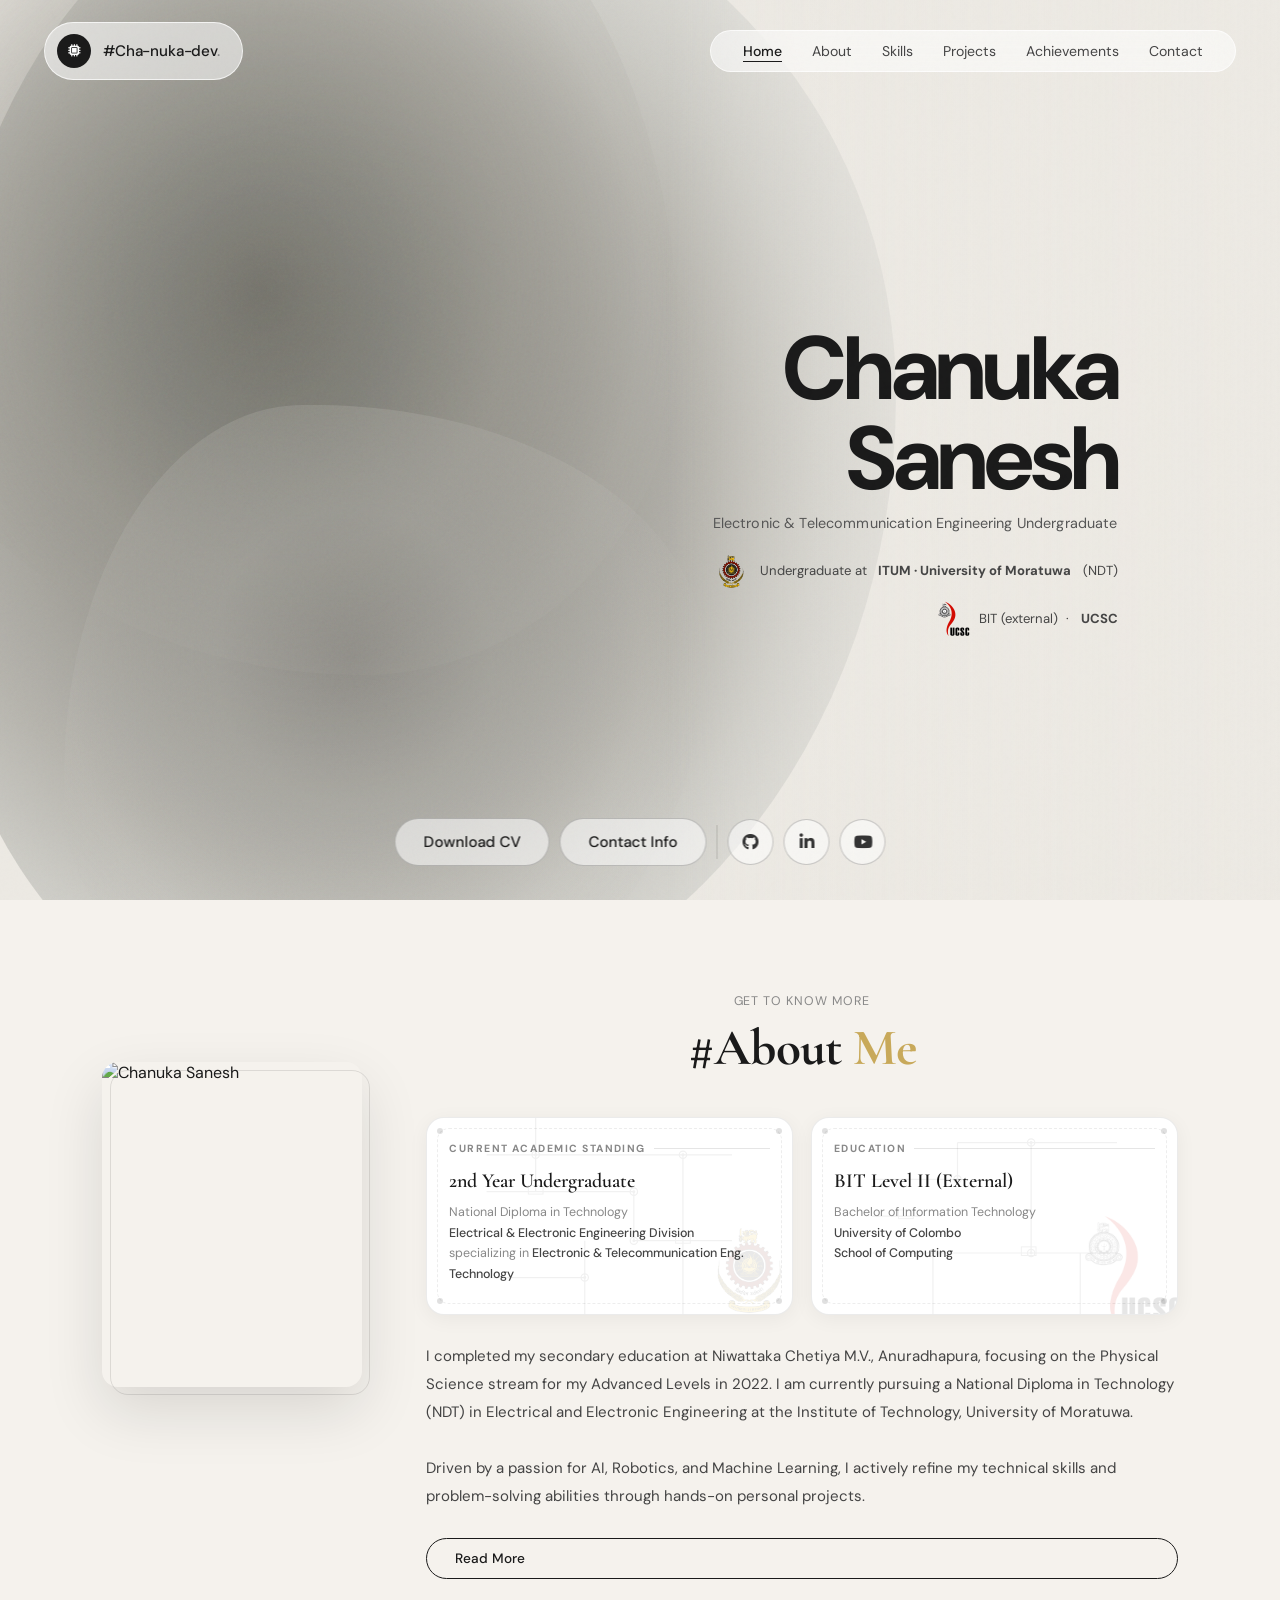
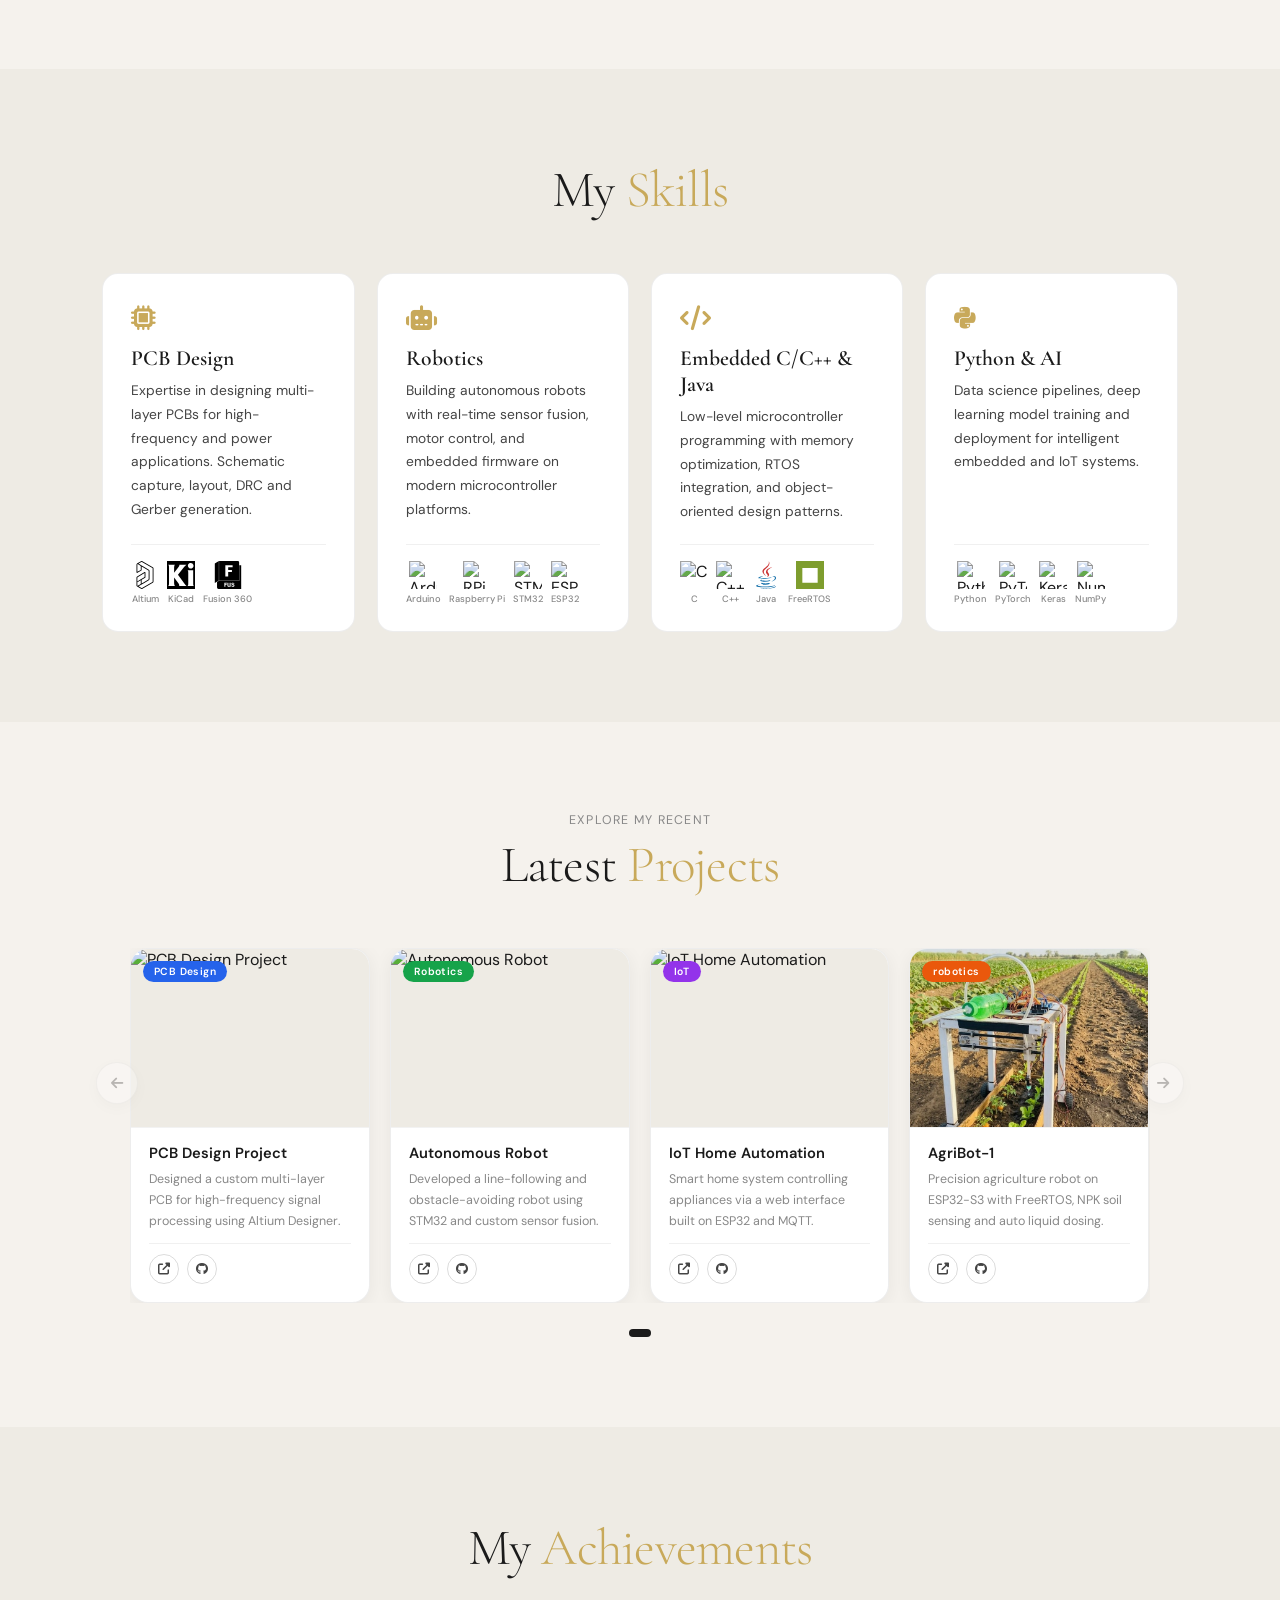
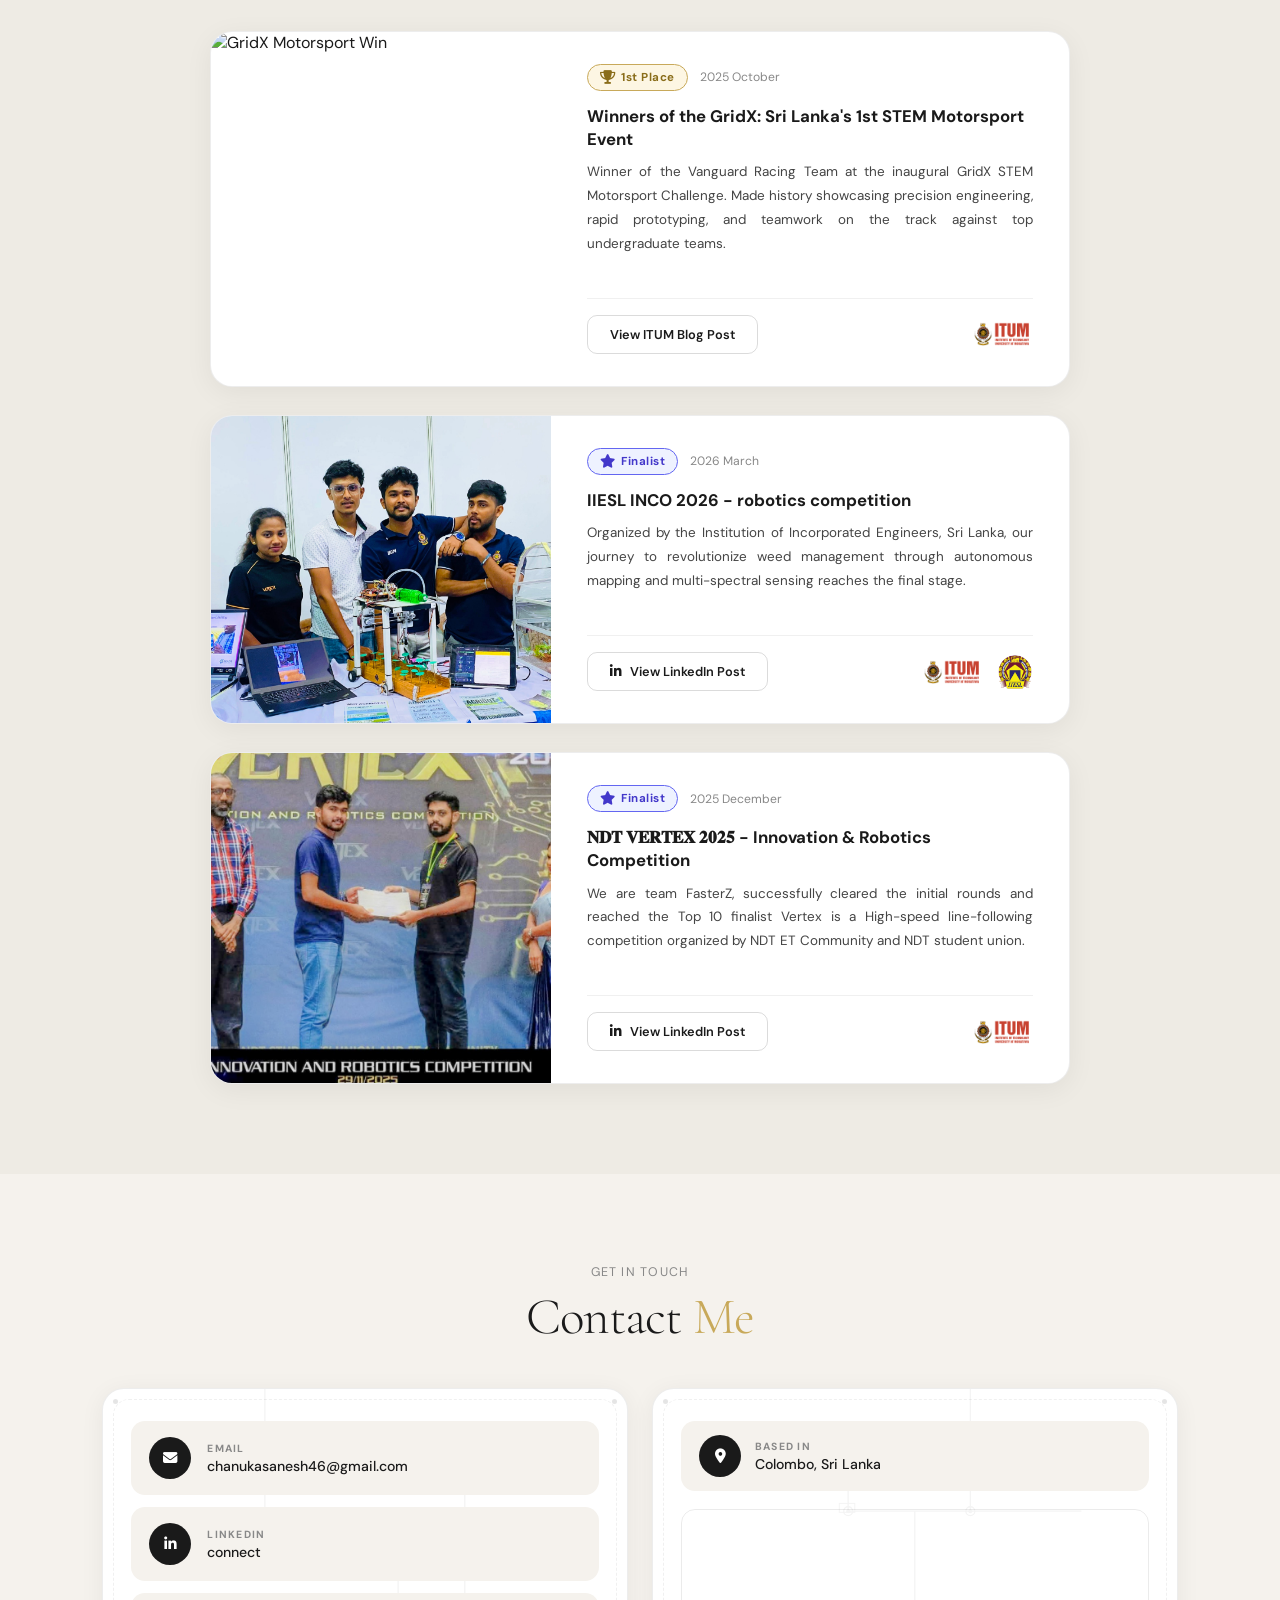
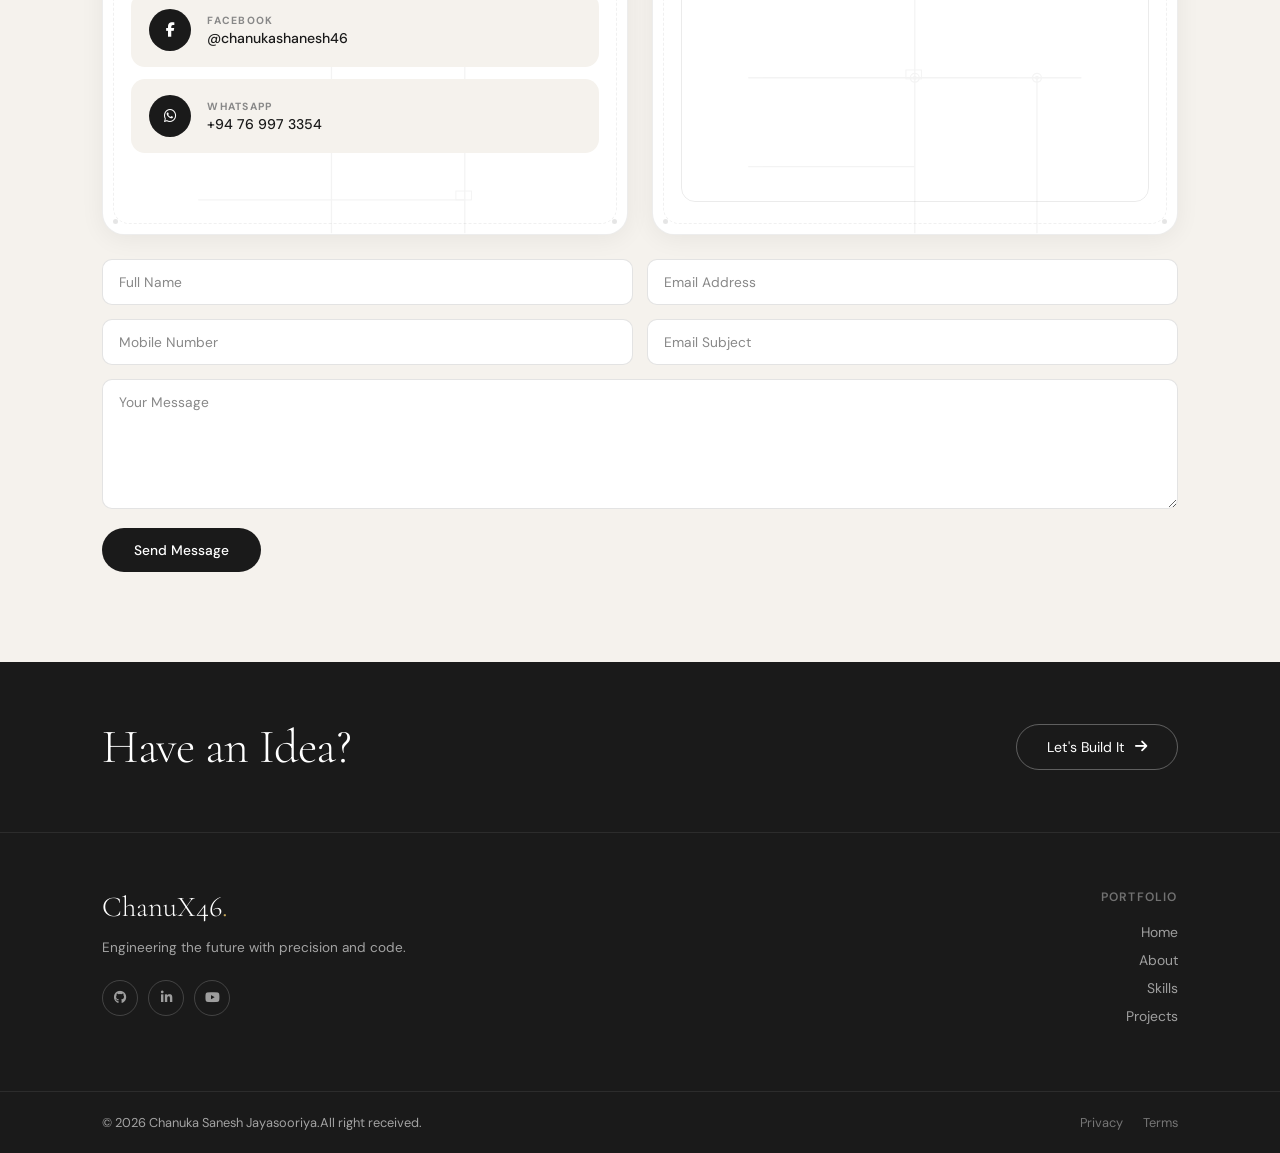
==== commit f01cc533: "Replace itum.svg with uom.png for logo" ====
--- a/index.html
+++ b/index.html
@@ -1163,7 +1163,7 @@
 
                     <!-- Faded UoM logo -->
                     <div class="about-card-logo">
-                        <img src="img/itum.svg" alt="UoM">
+                        <img src="uom.png" alt="UoM">
                     </div>
 
                     <div class="about-card-inner">
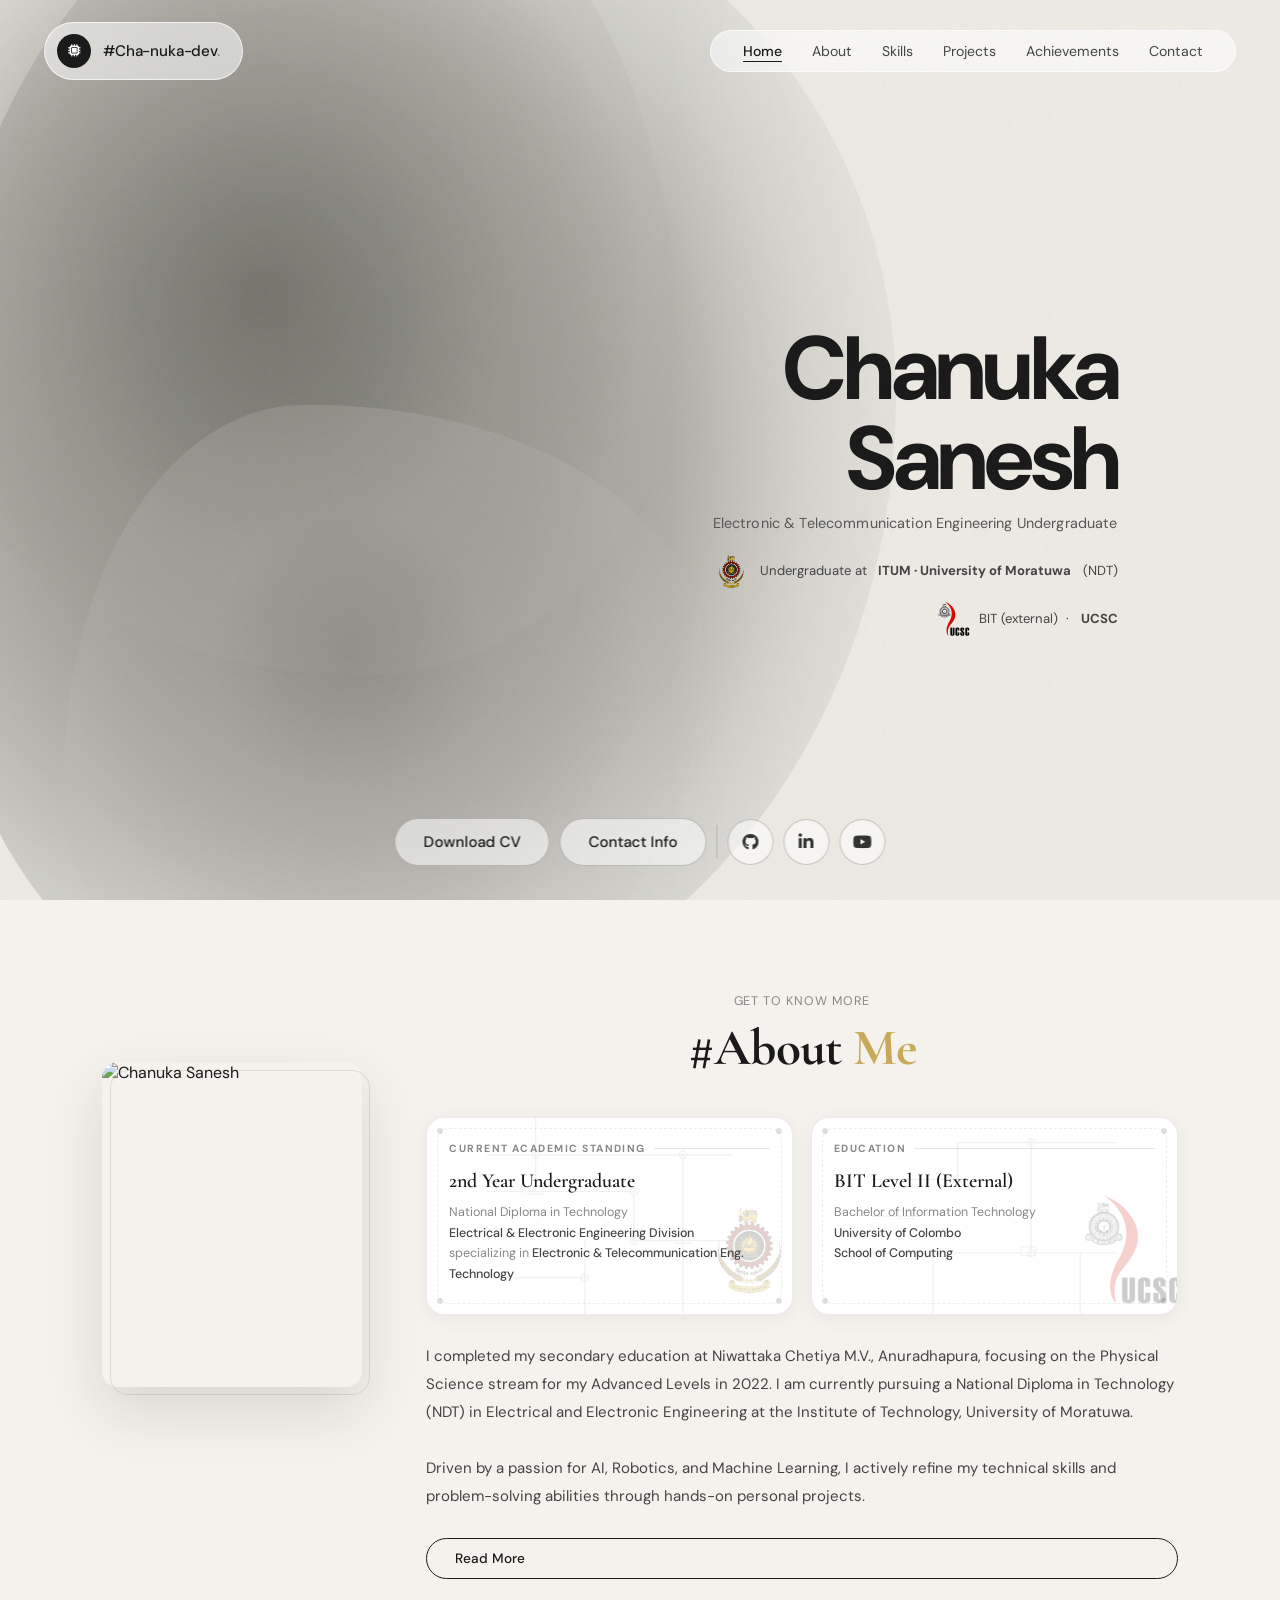
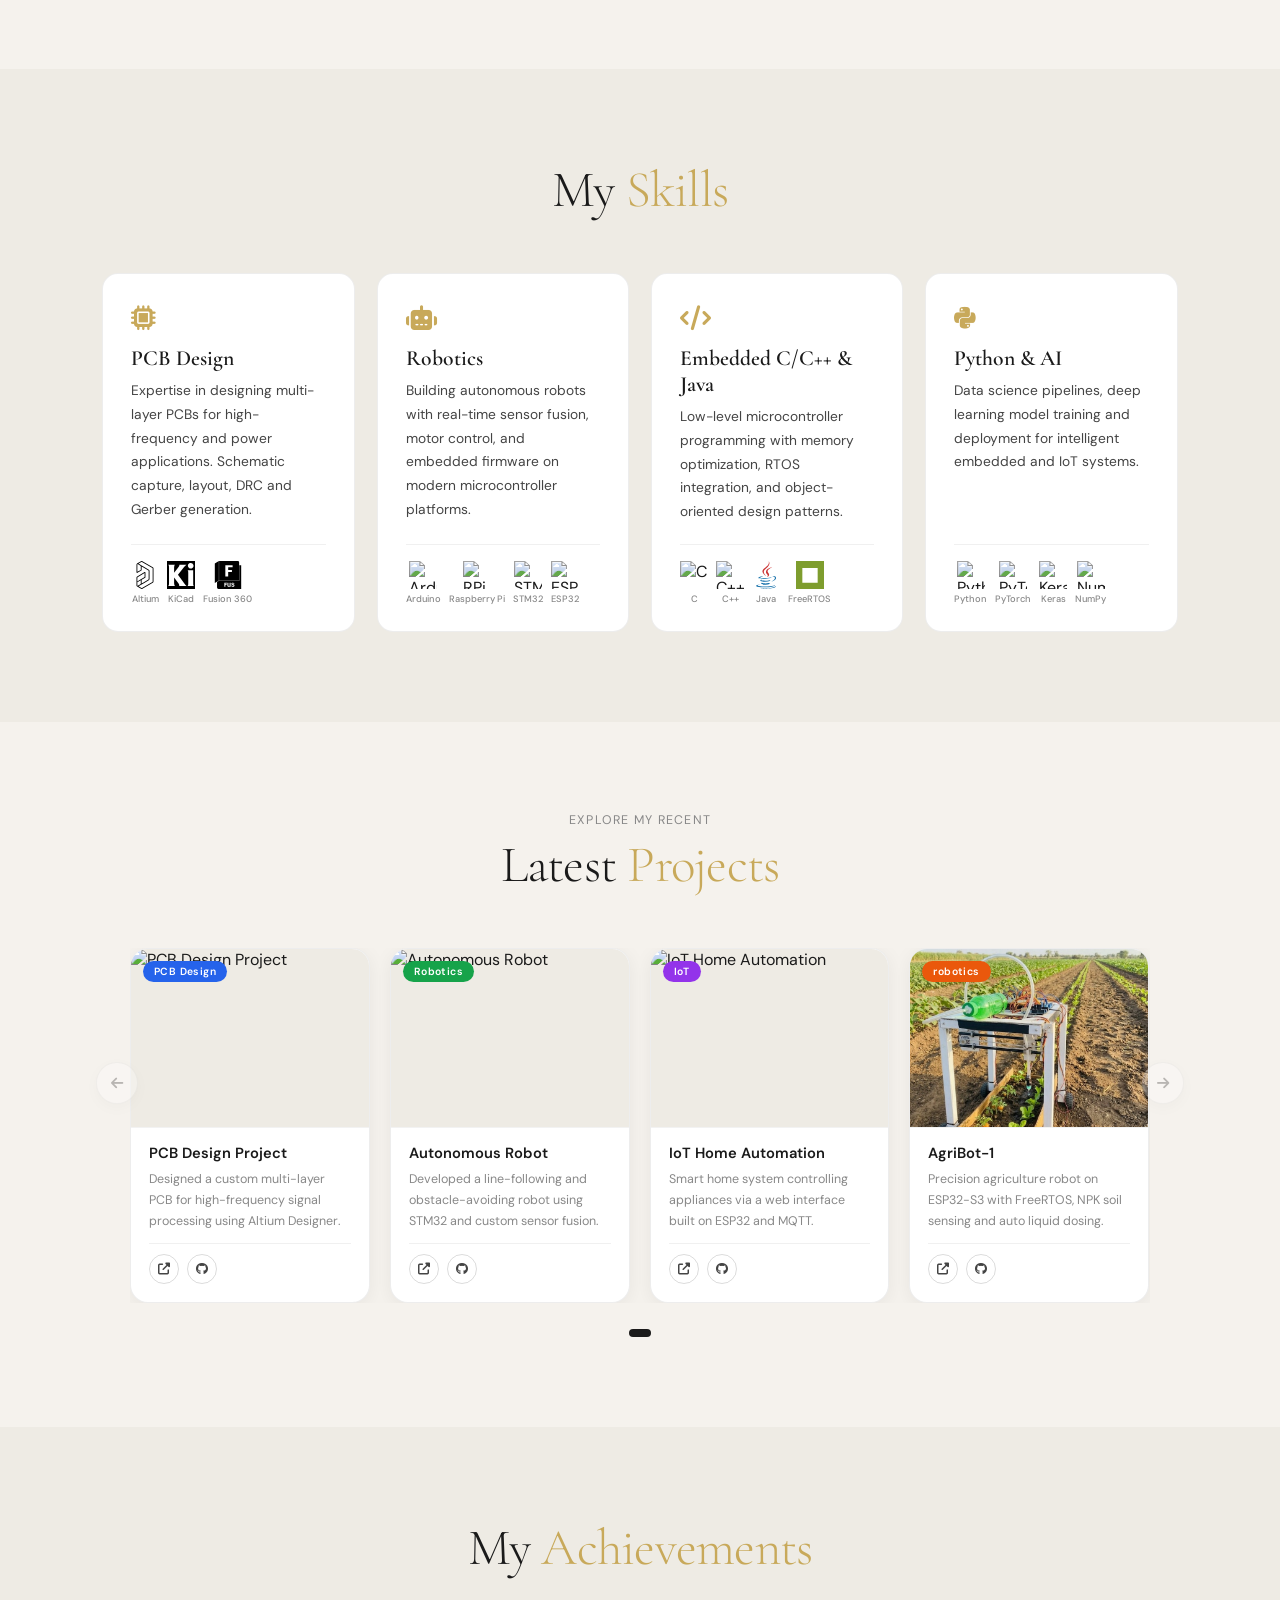
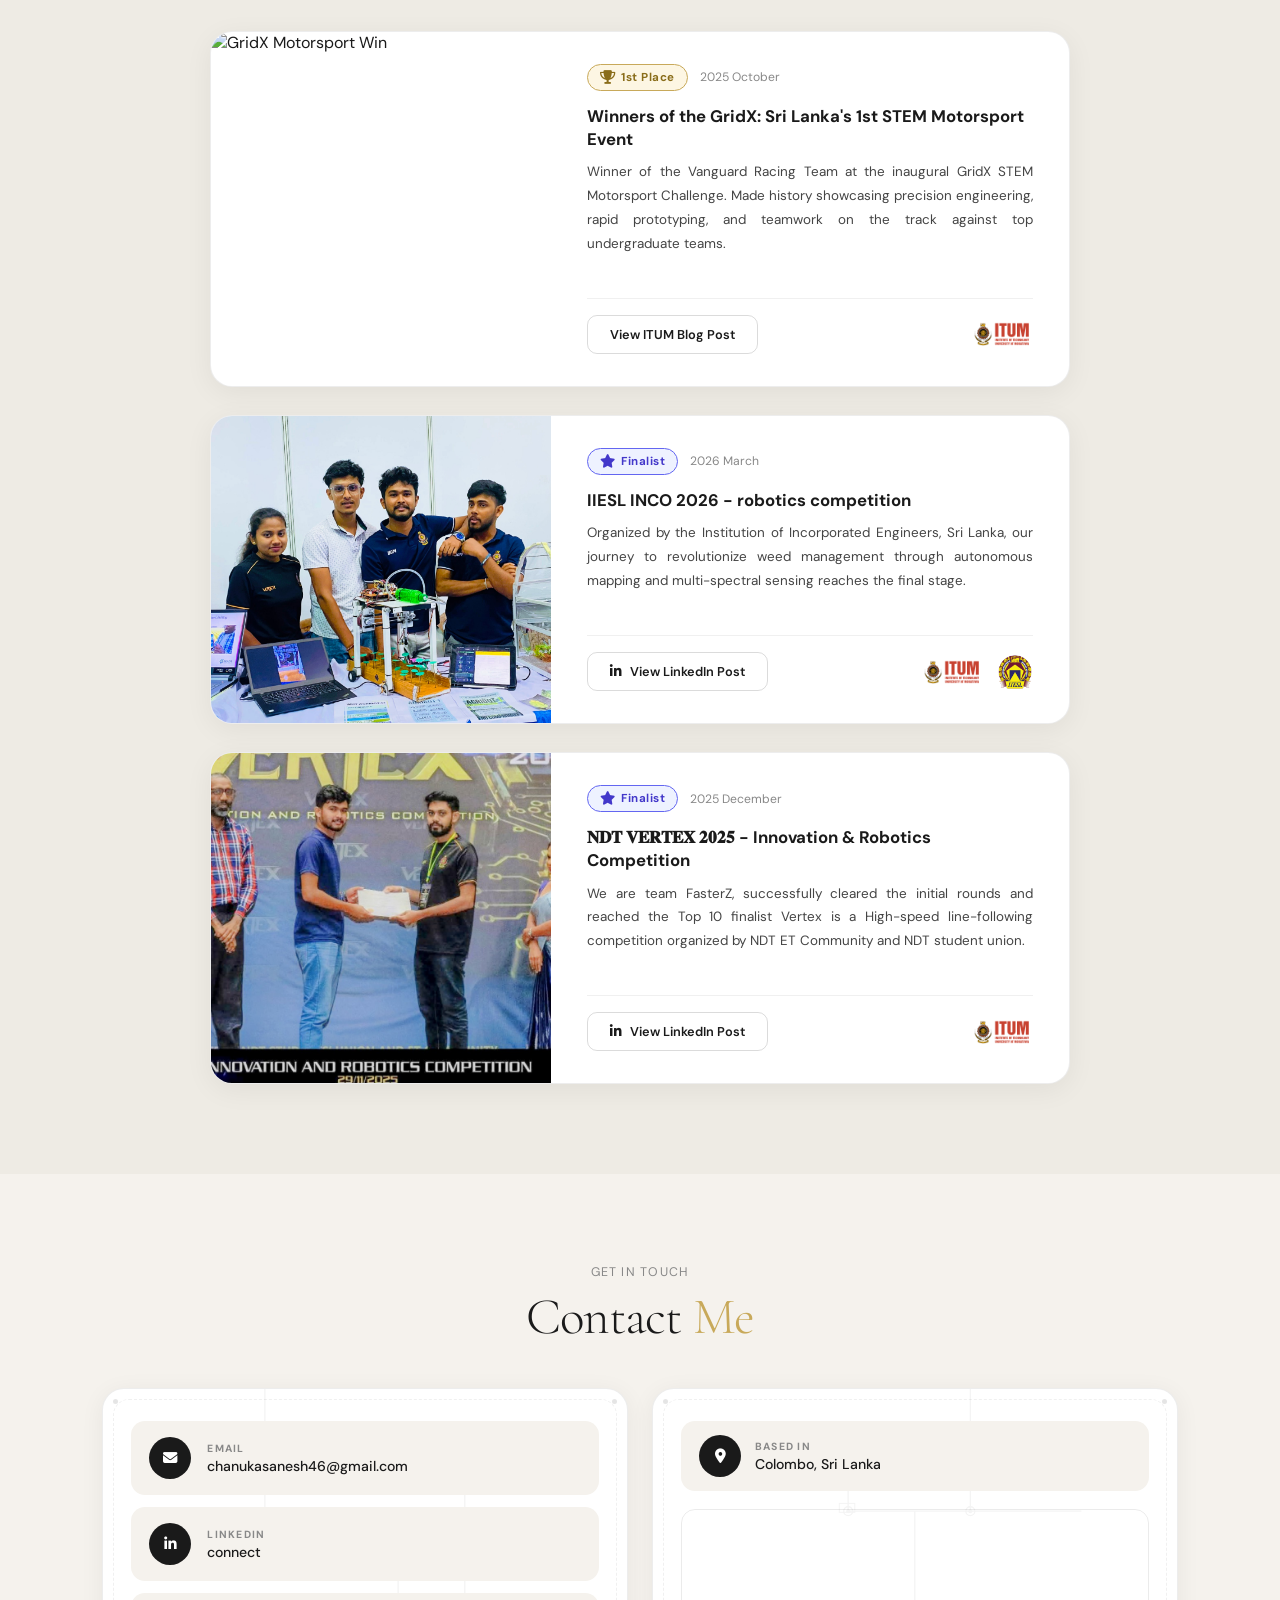
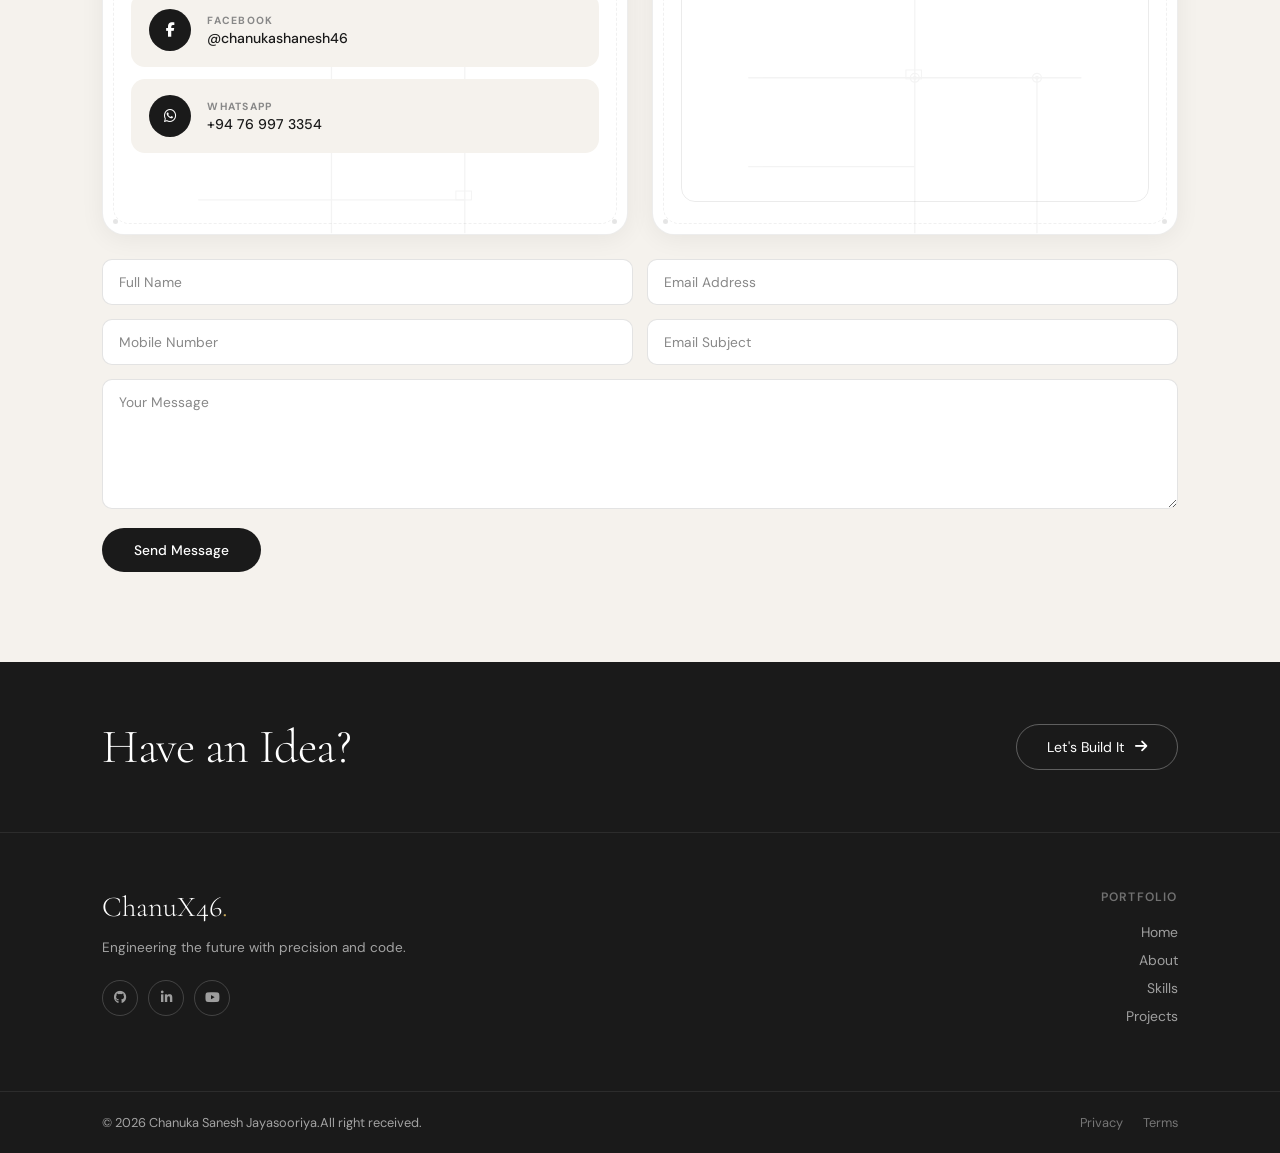
==== commit 7c705907: "Update index.html" ====
--- a/index.html
+++ b/index.html
@@ -405,12 +405,12 @@
 
     /* Faded logo background */
     .about-card-logo {
-        position: absolute; right: -10px; bottom: -10px; z-index: 0;
+        position: absolute; right: -10px; bottom: 10px; z-index: 0;
         width: 110px; height: 110px; pointer-events: none;
     }
     .about-card-logo img {
         width: 100%; height: 100%; object-fit: contain;
-        mix-blend-mode: multiply; opacity: 0.1;
+        mix-blend-mode: multiply; opacity: 0.2;
     }
 
     /* Corner dots (PCB-style) */
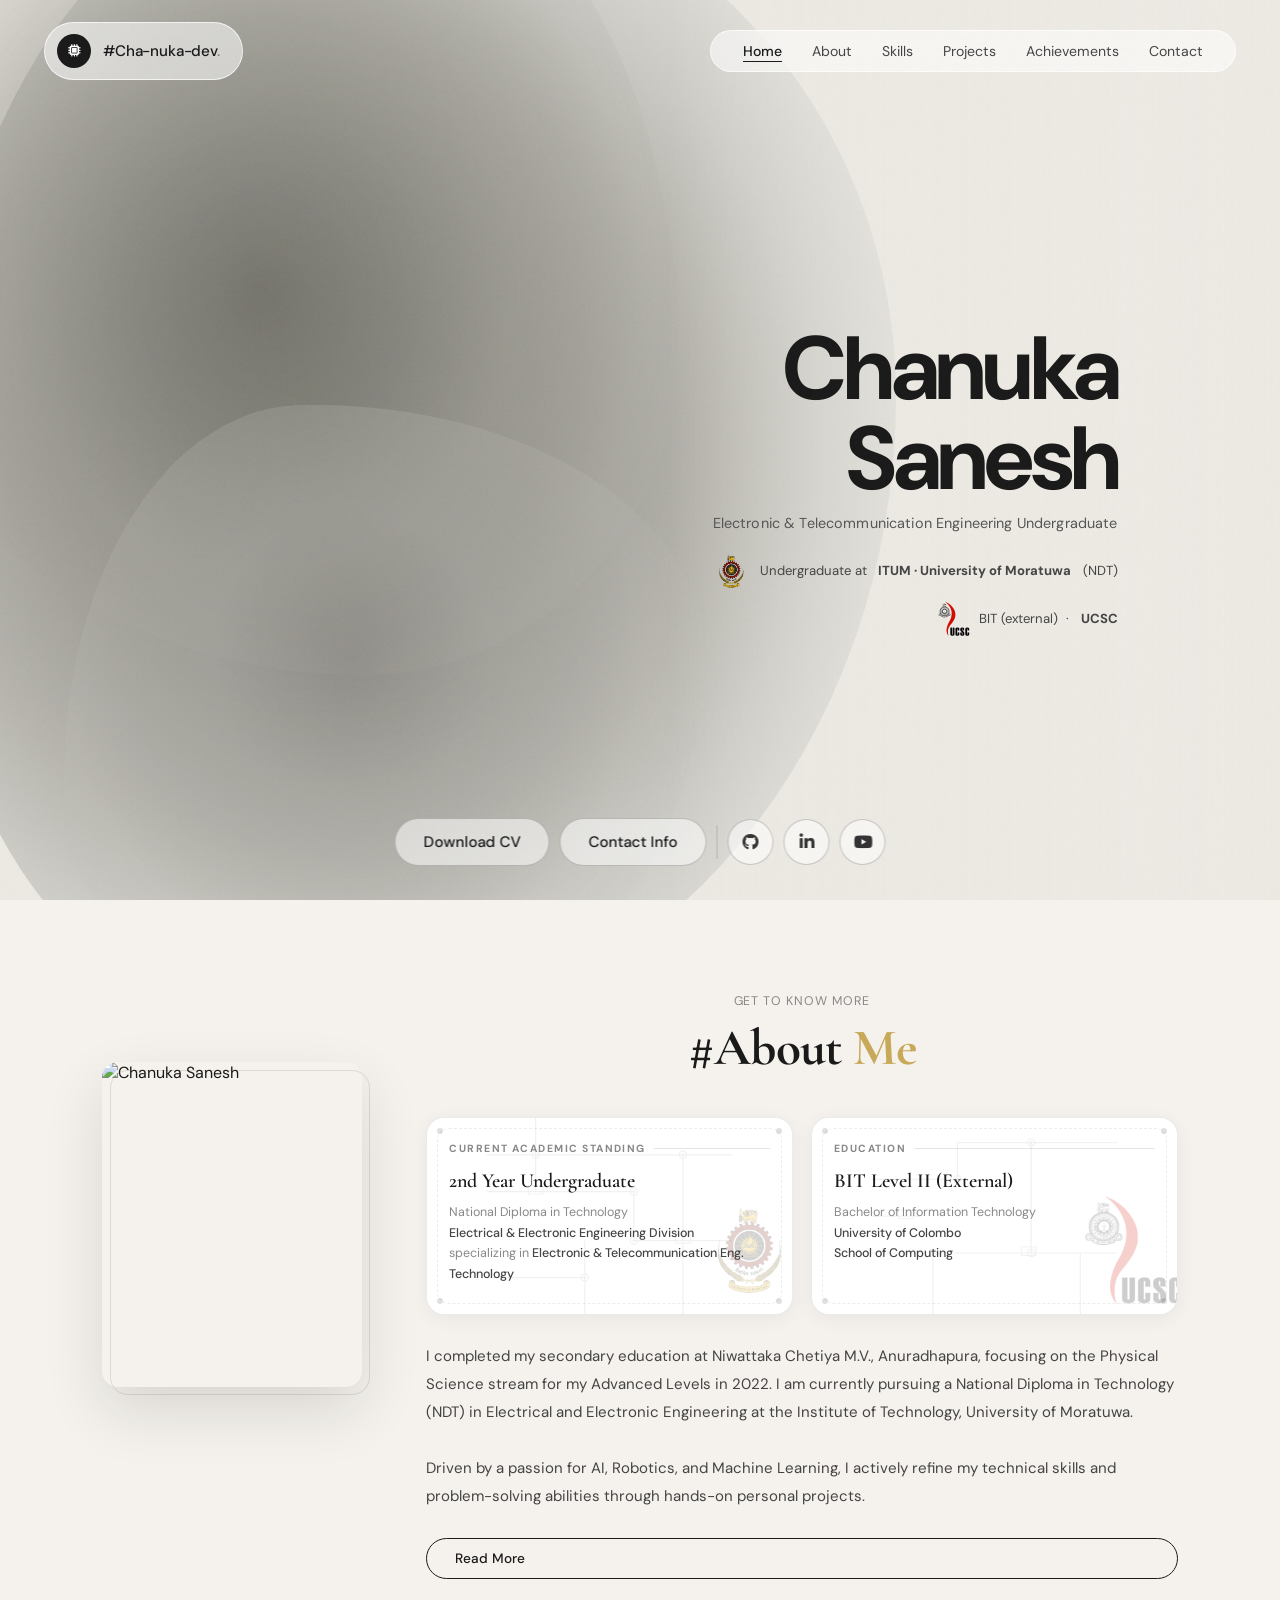
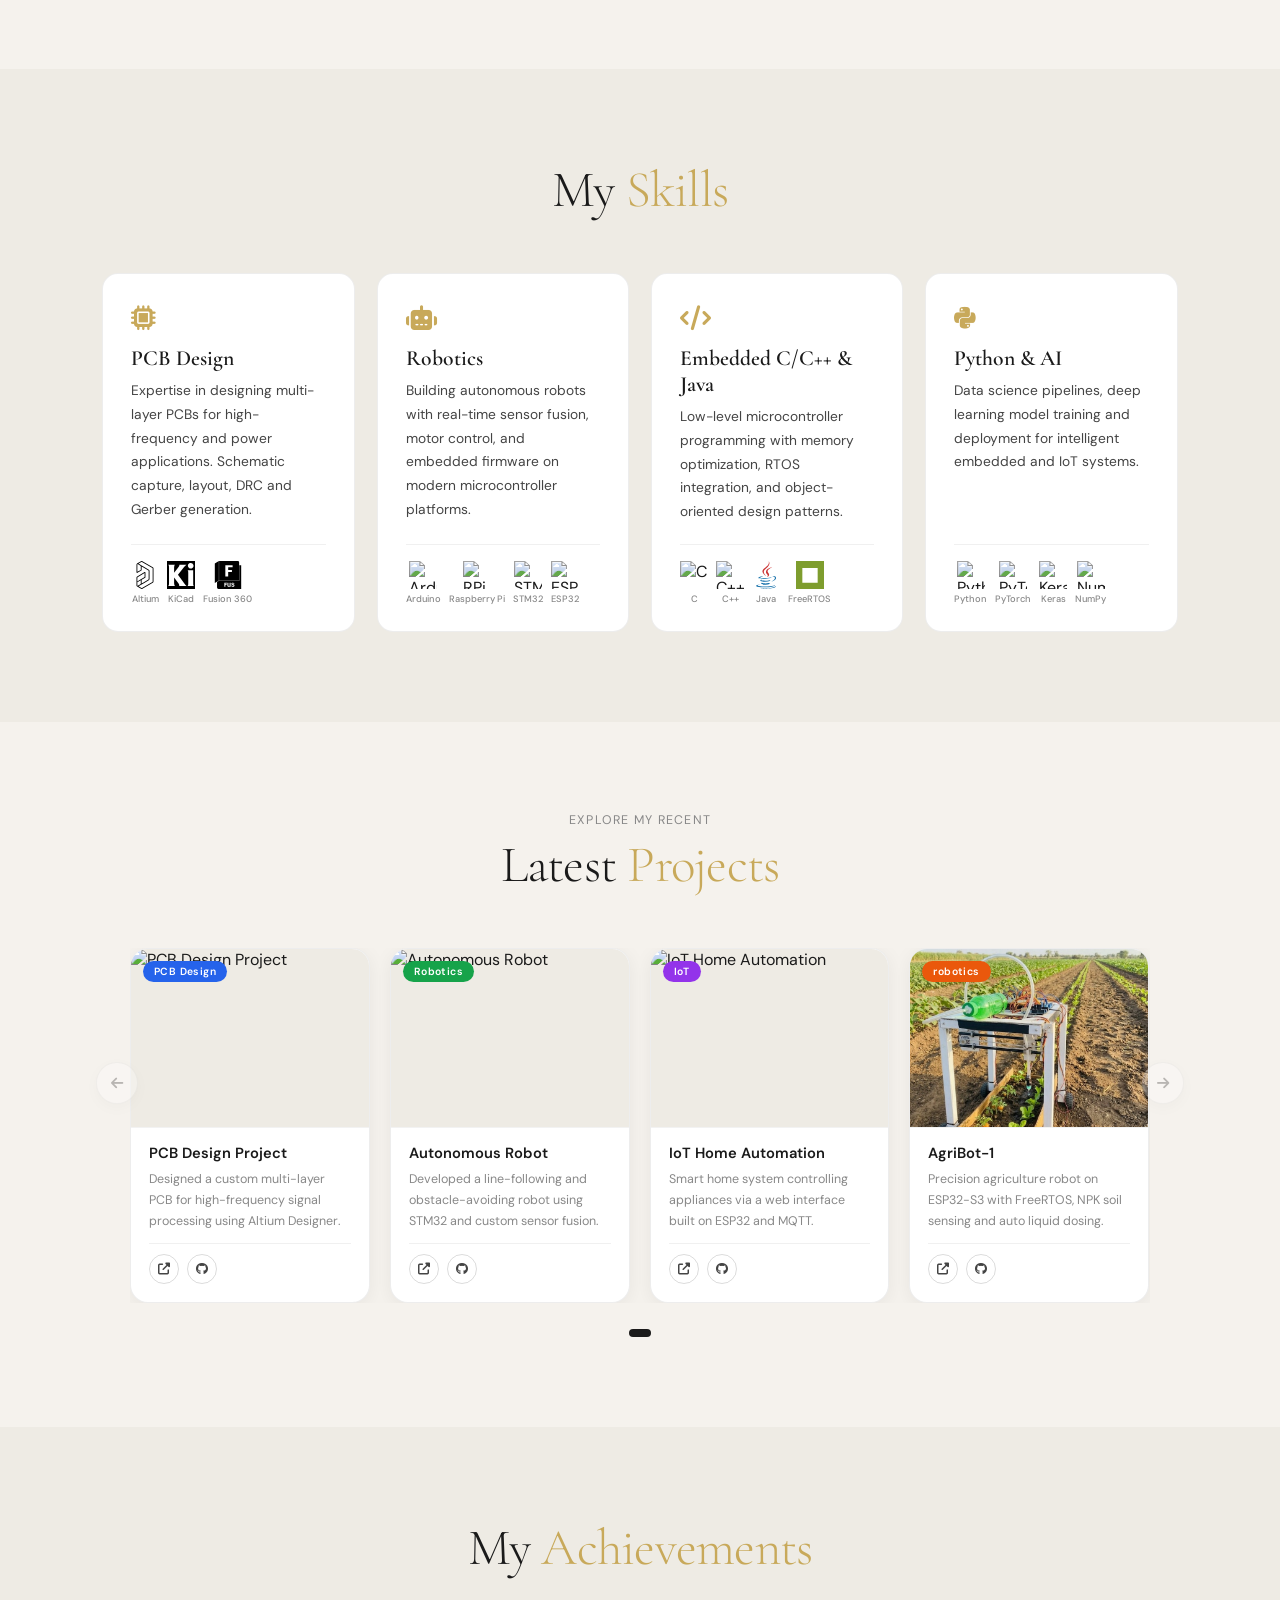
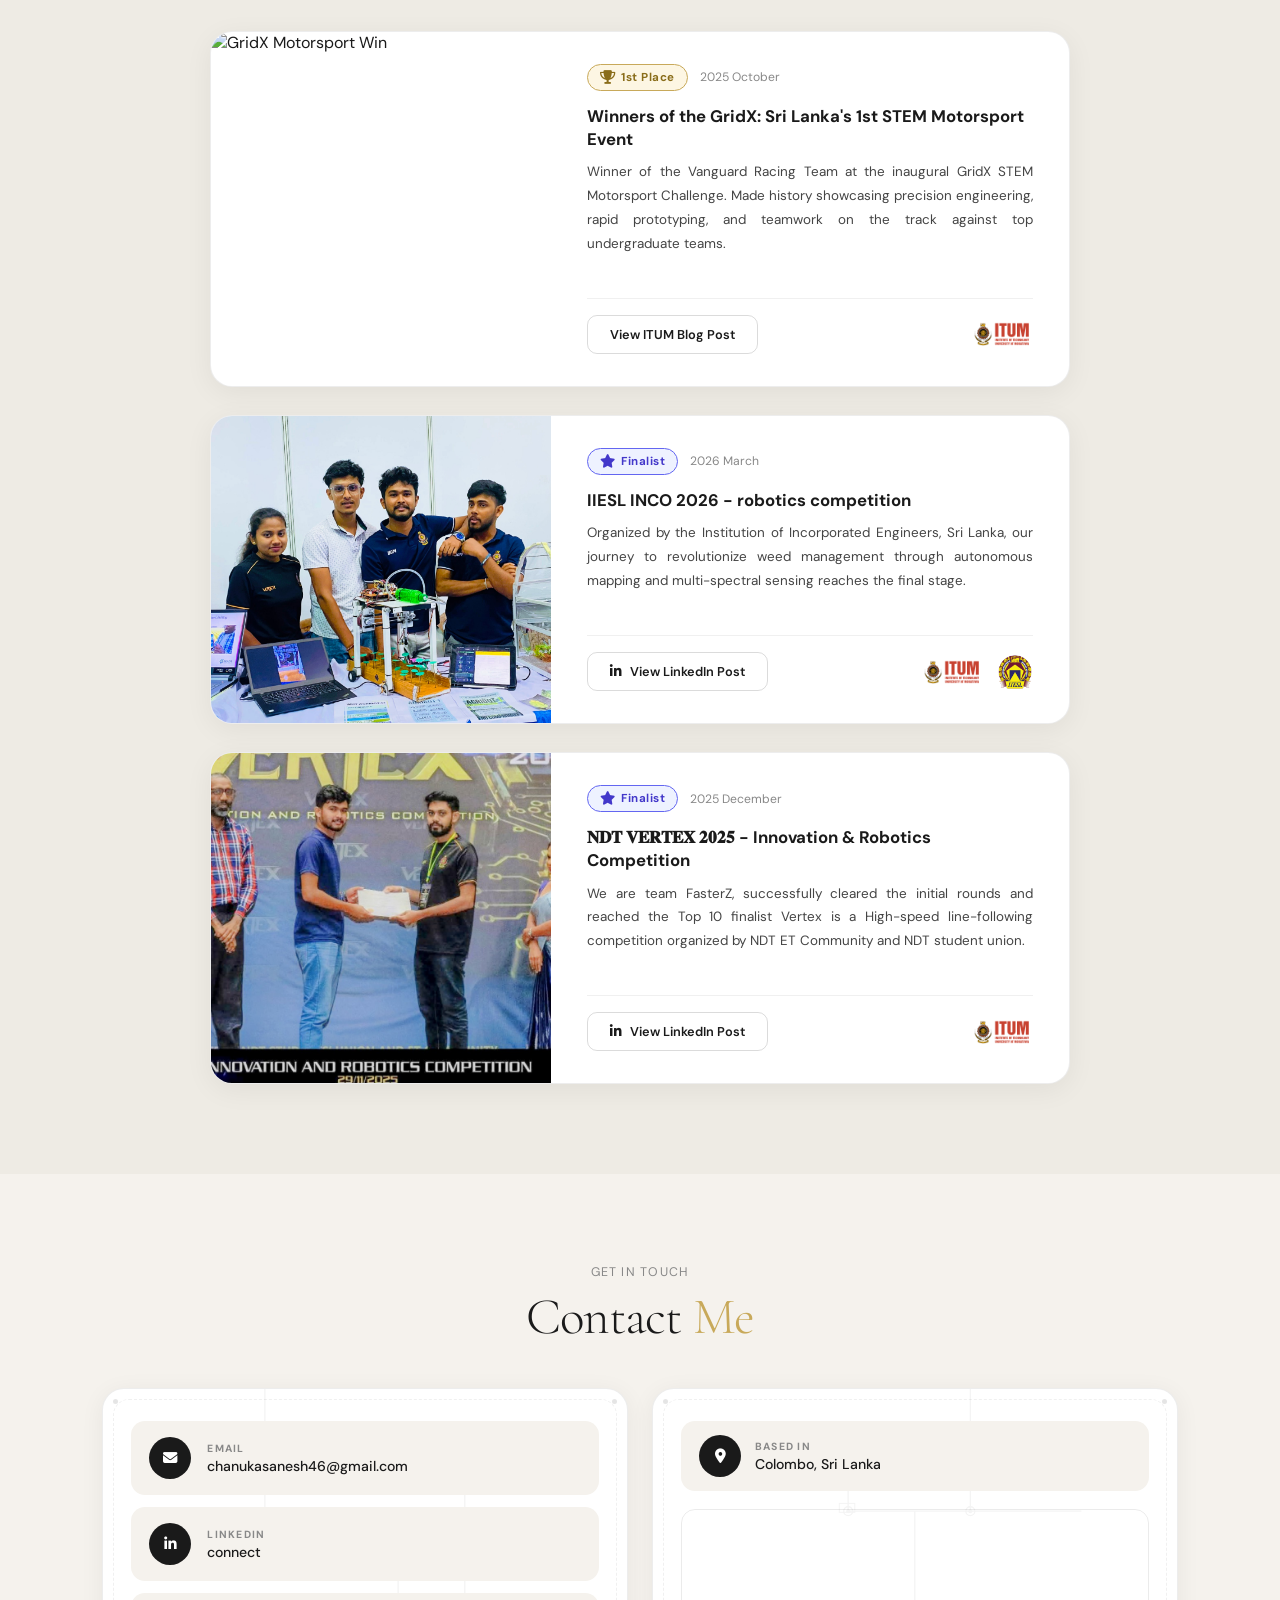
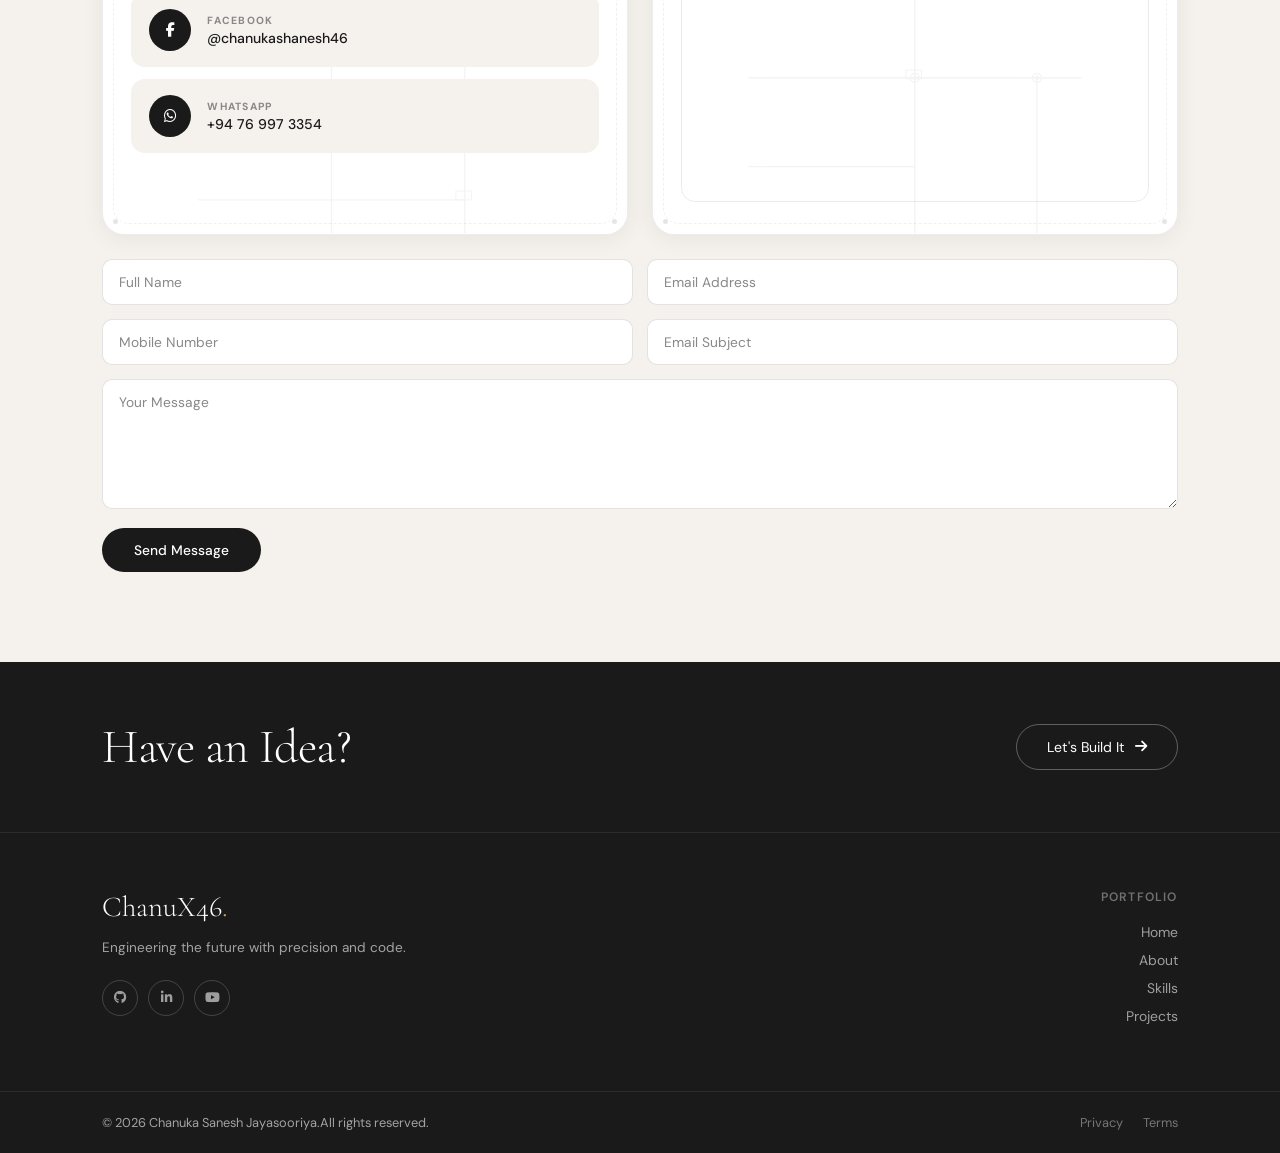
==== commit c273b8f3: "Update title and footer text in index.html" ====
--- a/index.html
+++ b/index.html
@@ -3,9 +3,9 @@
 <head>
     <meta charset="UTF-8">
     <meta name="viewport" content="width=device-width, initial-scale=1.0">
-    <title>Chanuka Sanesh | Portfolio v2.0</title>
+    <title>Chanuka Sanesh Jayasooriya - Professional Portfolio | Undergraduate ITUM </title>
     <link rel="icon" type="image/svg+xml" href="/img/logo.svg">
-    <meta name="description" content="Portfolio of Chanuka Sanesh Jayasooriya - Electronic & Telecommunication Engineering Undergraduate">
+    <meta name="description" content="Portfolio of Chanuka Sanesh Jayasooriya - Electronic and Telecommunication Engineering Undergraduate from colombo">
     <link href="https://fonts.googleapis.com/css2?family=Cormorant+Garamond:wght@300;400;600;700&family=DM+Sans:ital,wght@0,300;0,400;0,500;0,600;0,700;1,400&display=swap" rel="stylesheet">
     <link rel="stylesheet" href="https://cdnjs.cloudflare.com/ajax/libs/font-awesome/6.4.0/css/all.min.css">
 
@@ -1691,7 +1691,7 @@
 
         </div>
         <div class="footer-bottom">
-            <p>&copy; <span id="year"></span> Chanuka Sanesh Jayasooriya.All right received.</p>
+            <p>&copy; <span id="year"></span> Chanuka Sanesh Jayasooriya.All rights reserved.</p>
             <div class="footer-legal"><a href="#">Privacy</a><a href="#">Terms</a></div>
         </div>
     </footer>
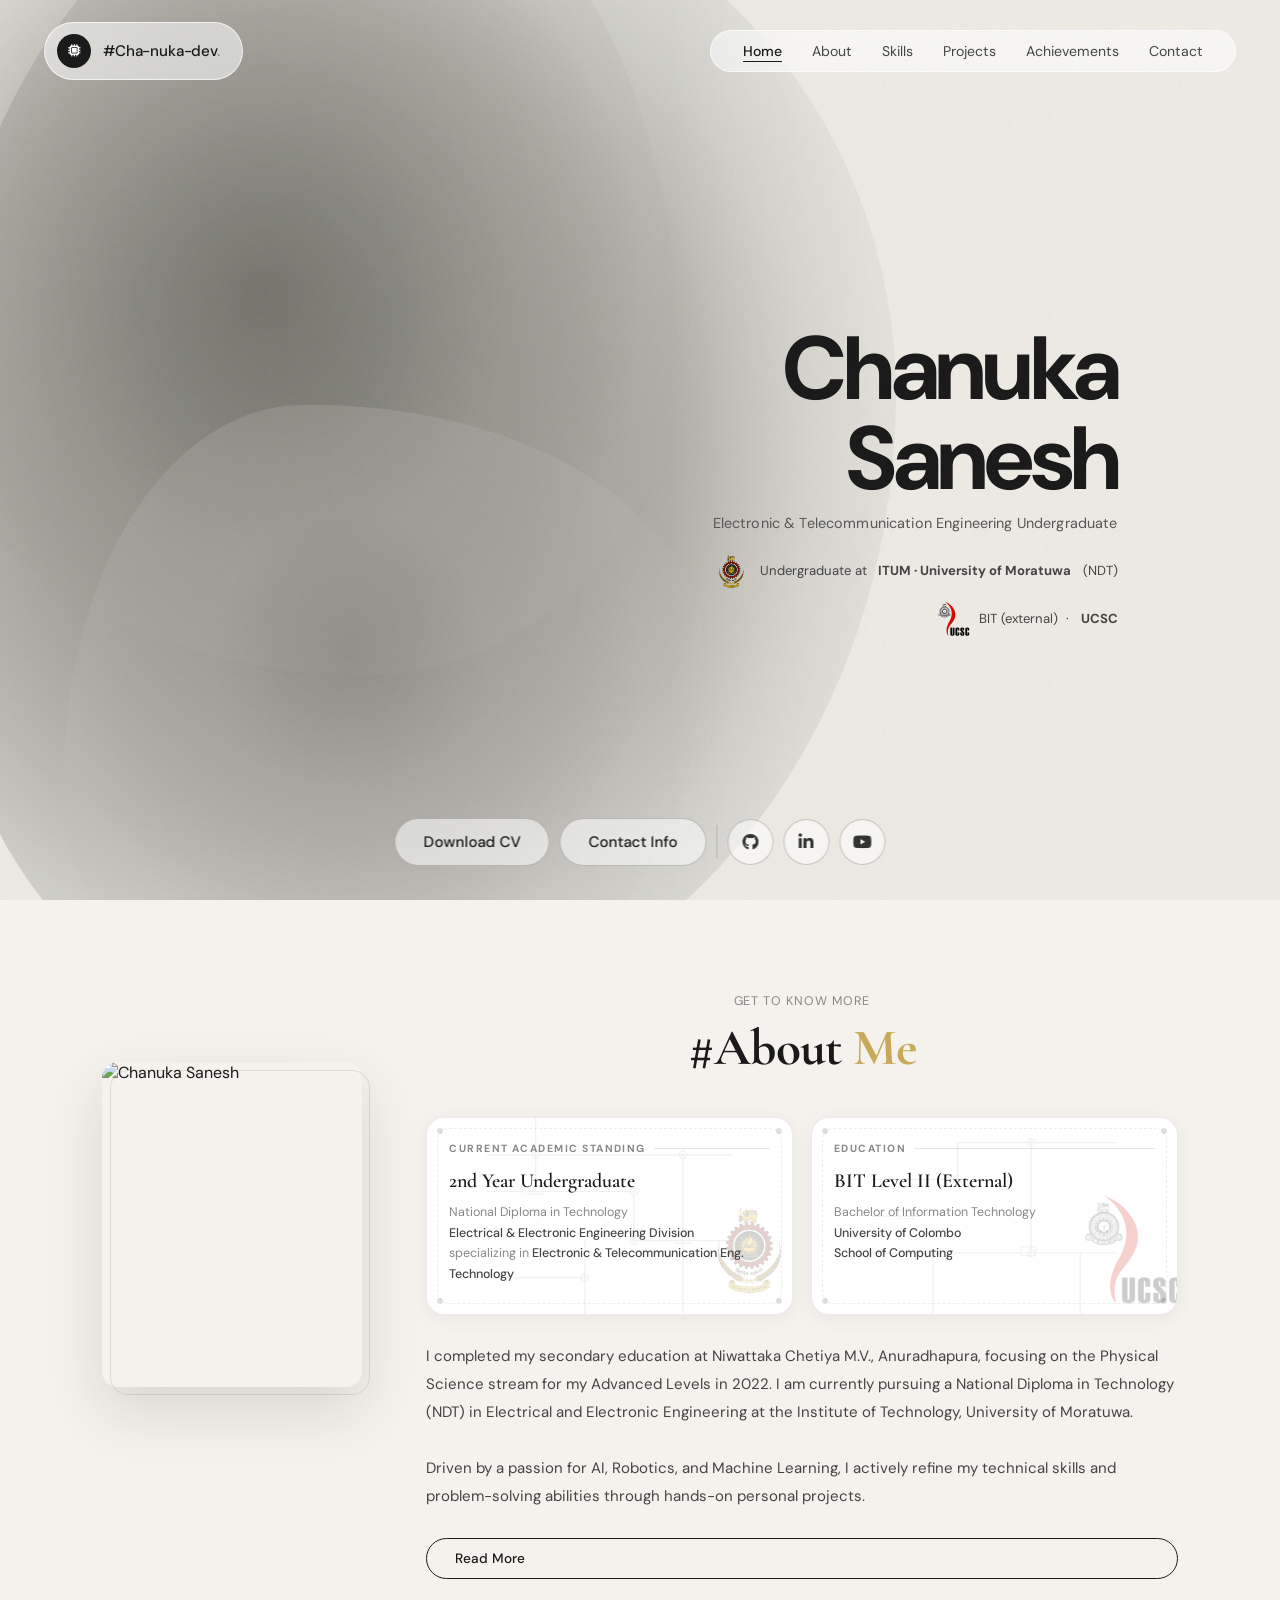
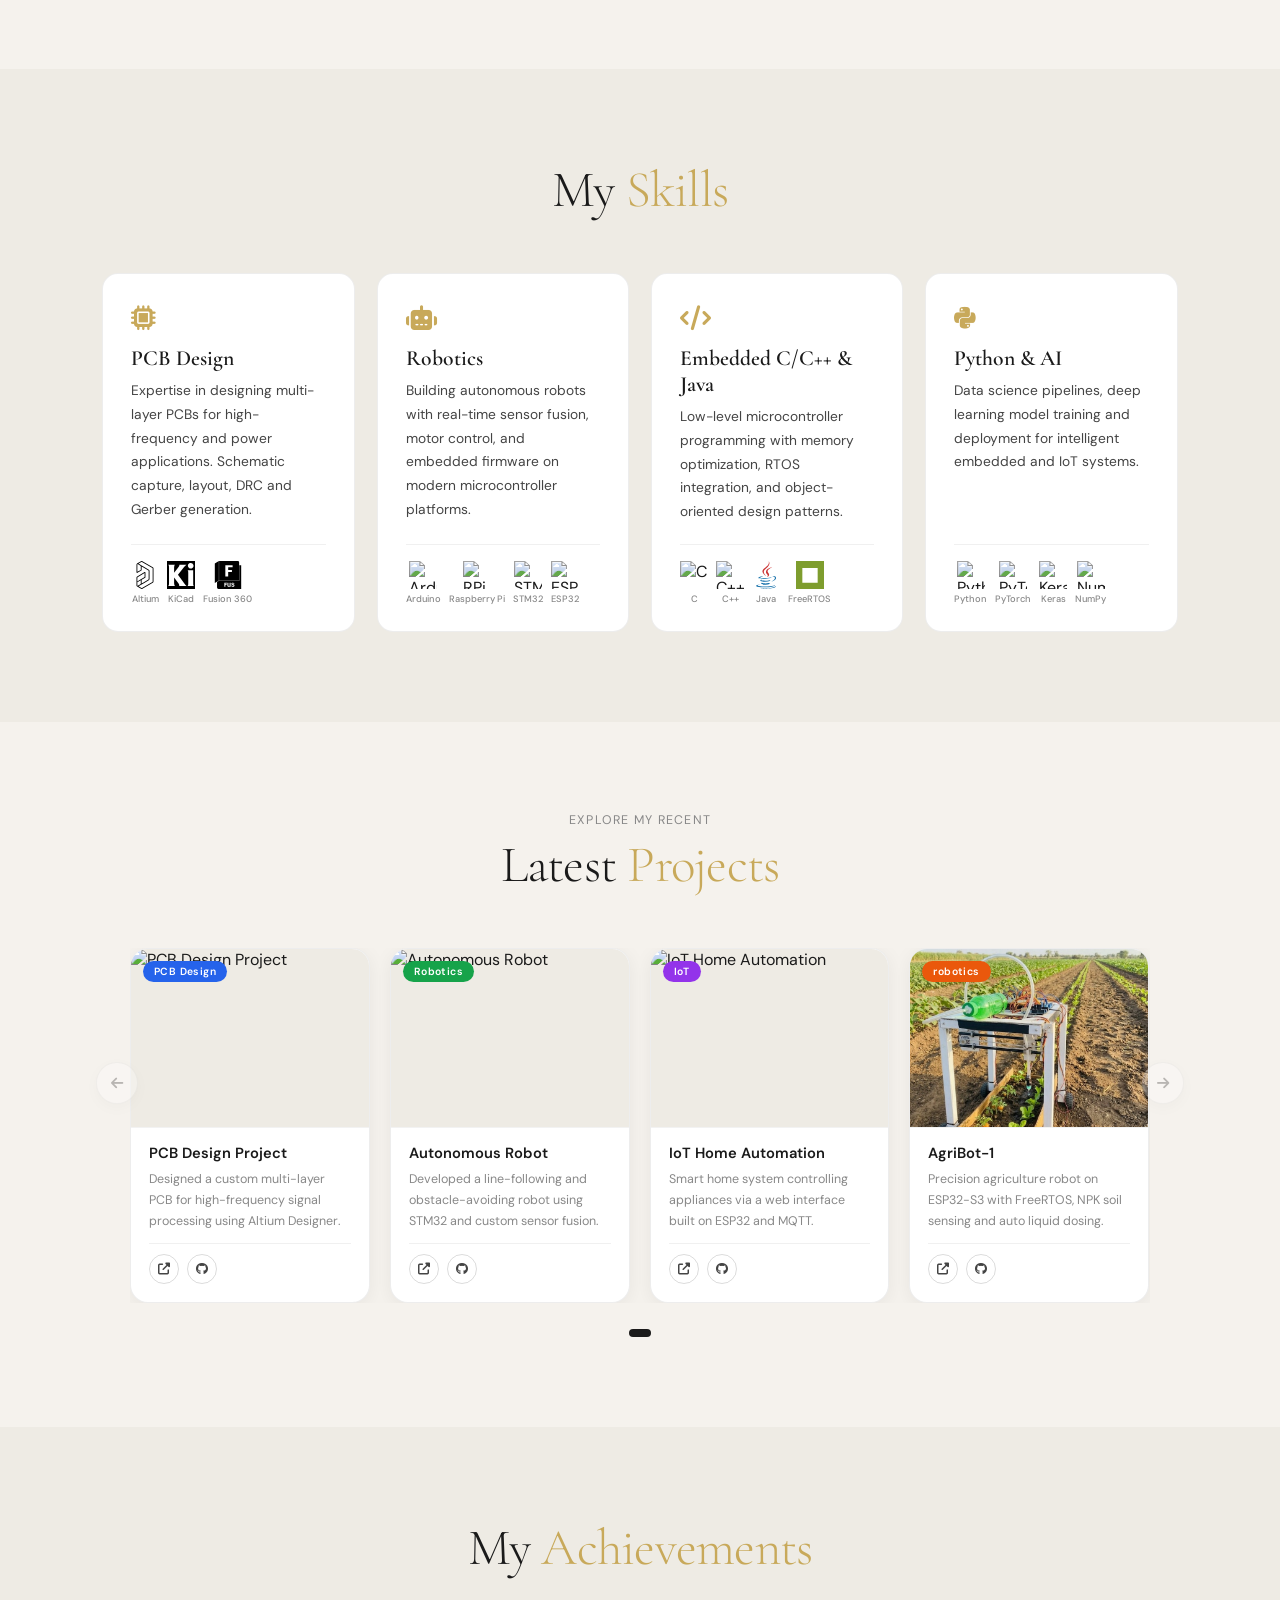
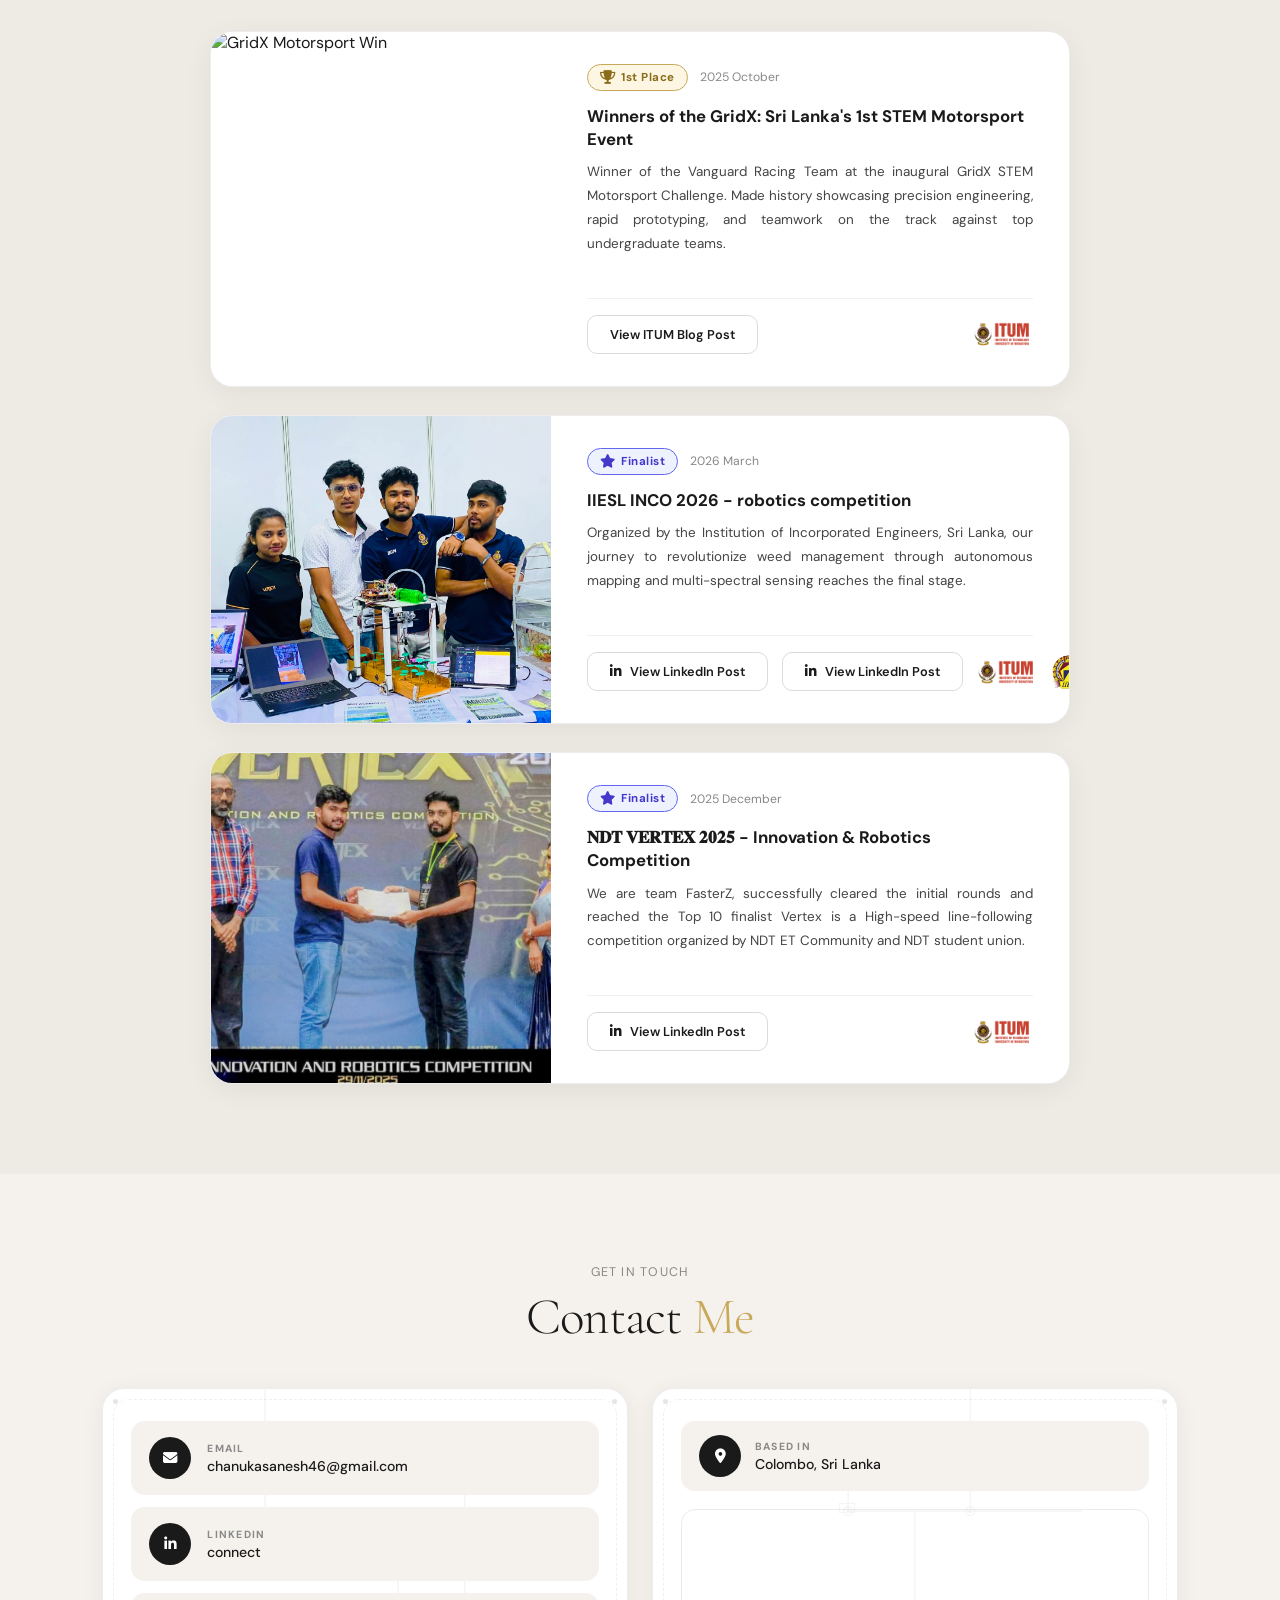
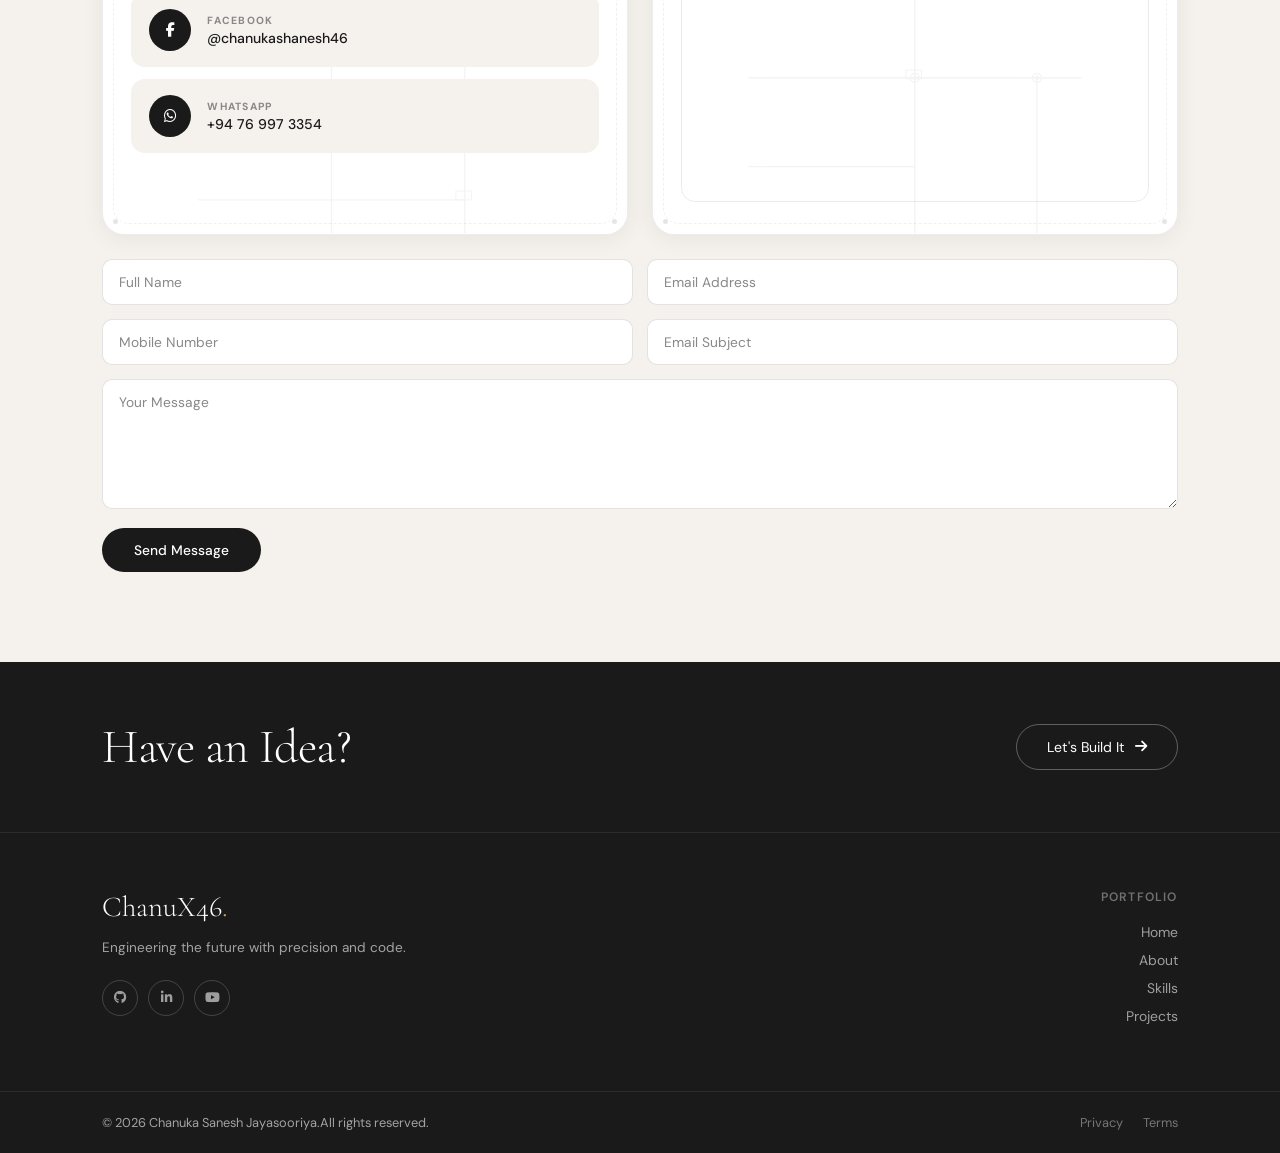
==== commit bb499f3d: "Update index.html" ====
--- a/index.html
+++ b/index.html
@@ -1410,7 +1410,7 @@
                             <h4>AgriBot-1</h4>
                             <p>Precision agriculture robot on ESP32-S3 with FreeRTOS, NPK soil sensing and auto liquid dosing.</p>
                             <div class="proj-card-actions">
-                                <a href="#" class="proj-action-btn" title="View Project"><i class="fas fa-external-link-alt"></i></a>
+                                <a href="/card/agribot1.html" class="proj-action-btn" title="View Project"><i class="fas fa-external-link-alt"></i></a>
                                 <a href="#" class="proj-action-btn" title="GitHub"><i class="fab fa-github"></i></a>
                             </div>
                         </div>
@@ -1478,6 +1478,9 @@
                         the final stage. </p>
                     <div class="ach-footer" style="display:flex; align-items:center; justify-content:space-between; margin-top:20px; padding-top:16px; border-top:1px solid rgba(0,0,0,0.06); flex-wrap:nowrap; gap:14px;">
                         <a href="#" target="_blank" class="ach-btn" style="flex-shrink:0;">
+                            <i class="fab fa-linkedin-in"></i> View LinkedIn Post
+                        </a>
+                         <a href="#" target="_blank" class="ach-btn" style="flex-shrink:0;">
                             <i class="fab fa-linkedin-in"></i> View LinkedIn Post
                         </a>
                         <div class="ach-logos" style="display:flex; flex-wrap:nowrap; align-items:center; gap:14px;">
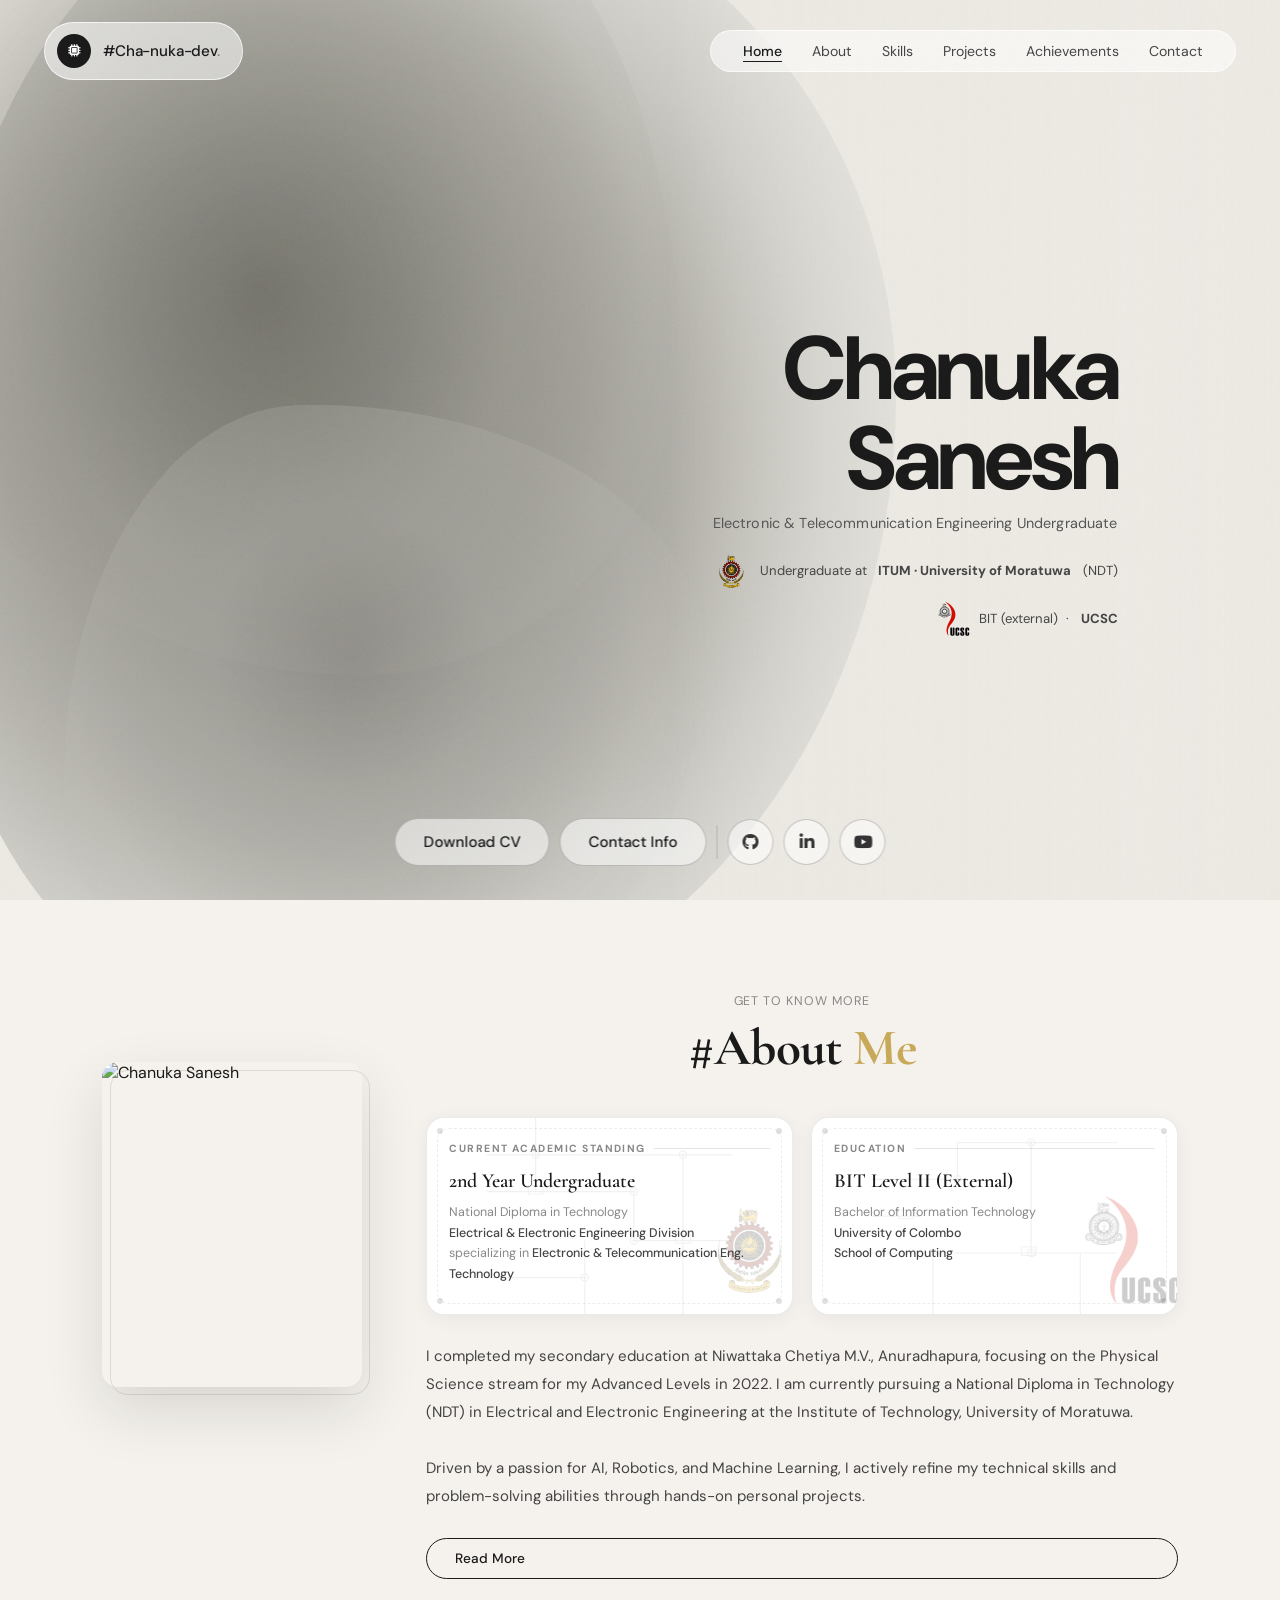
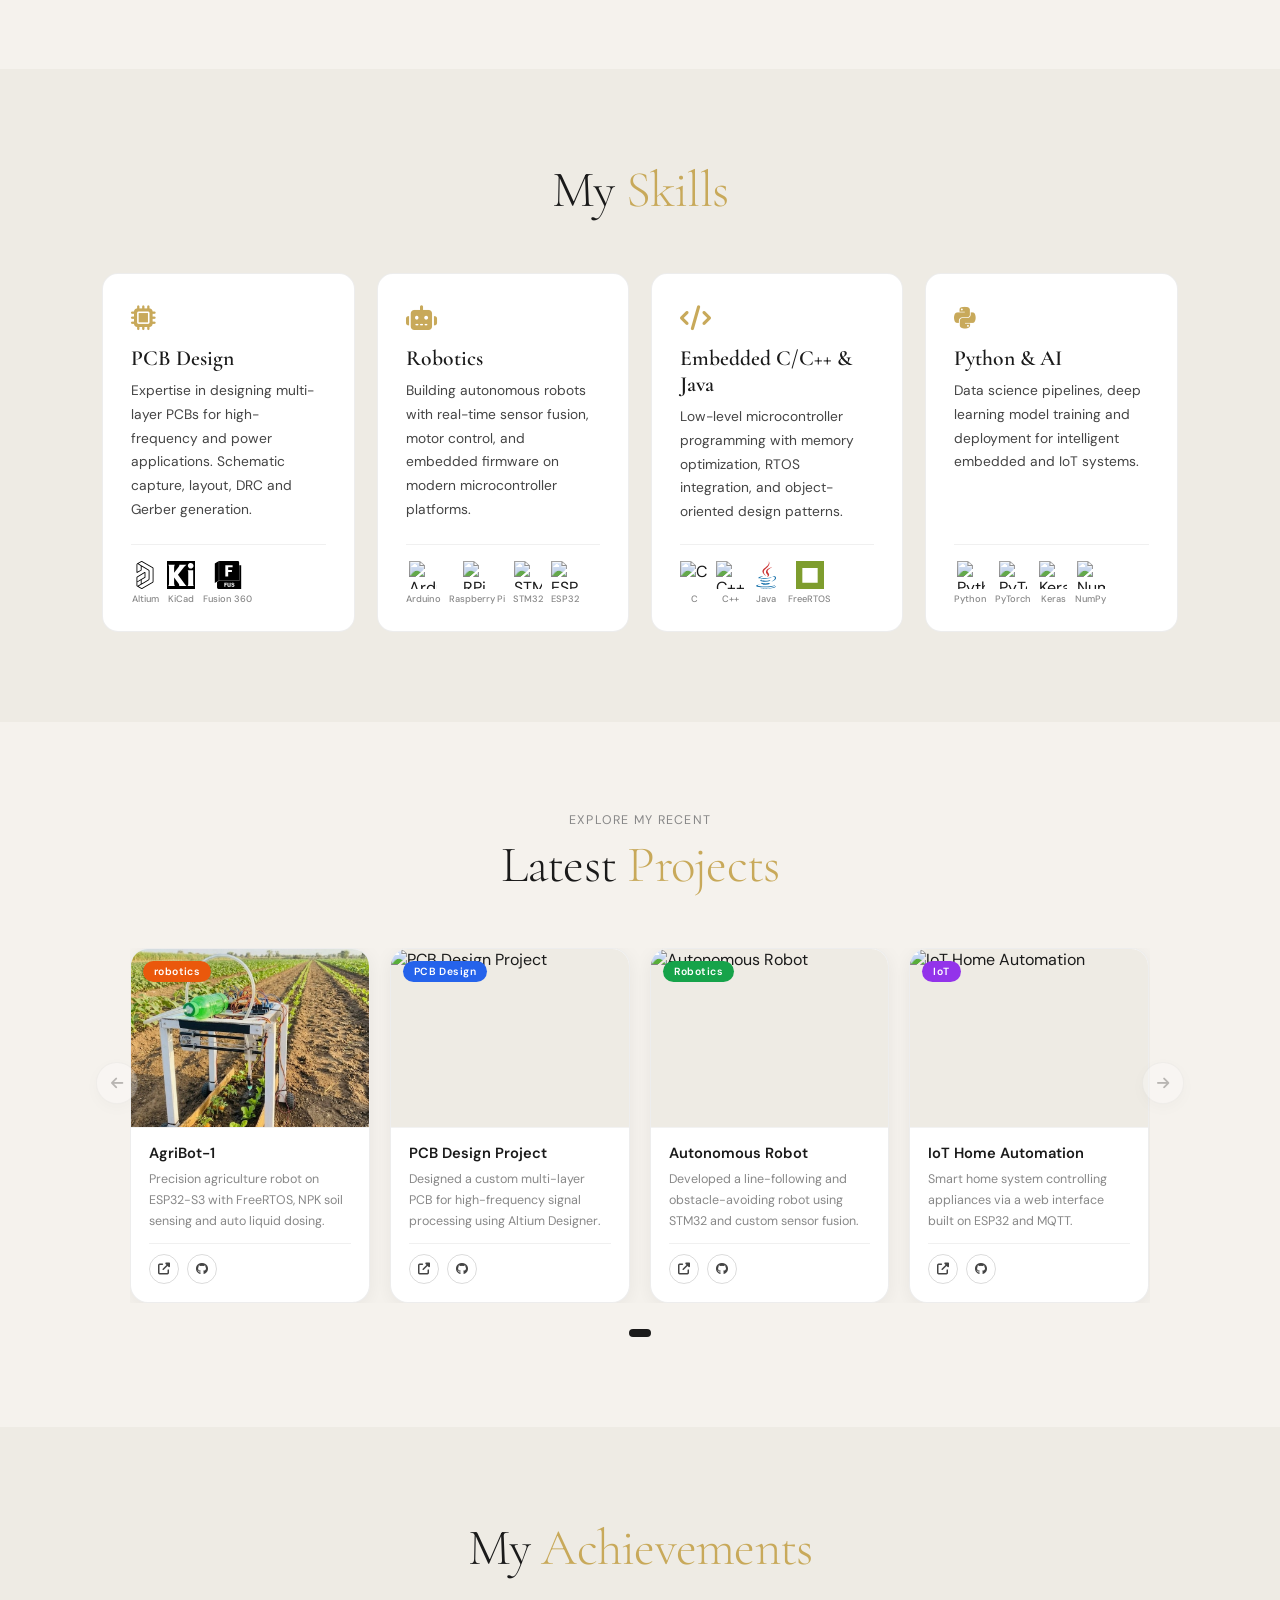
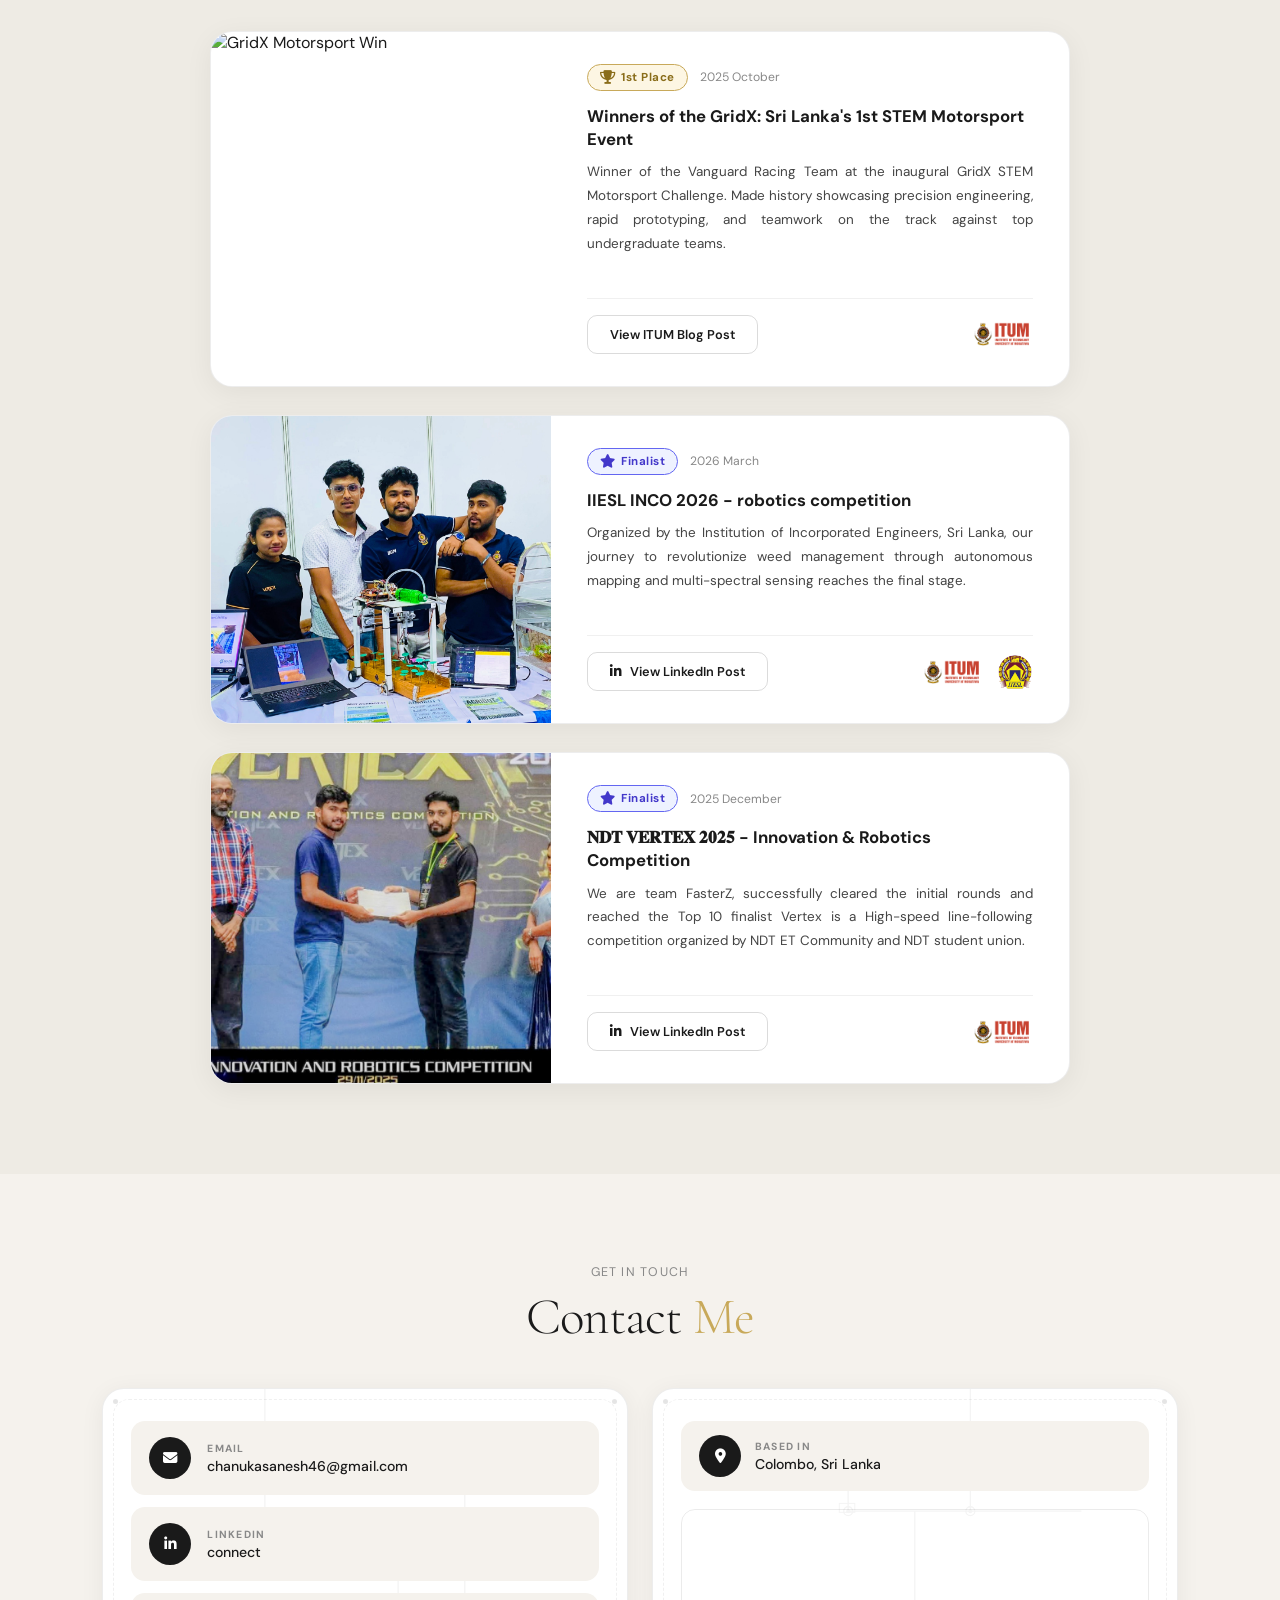
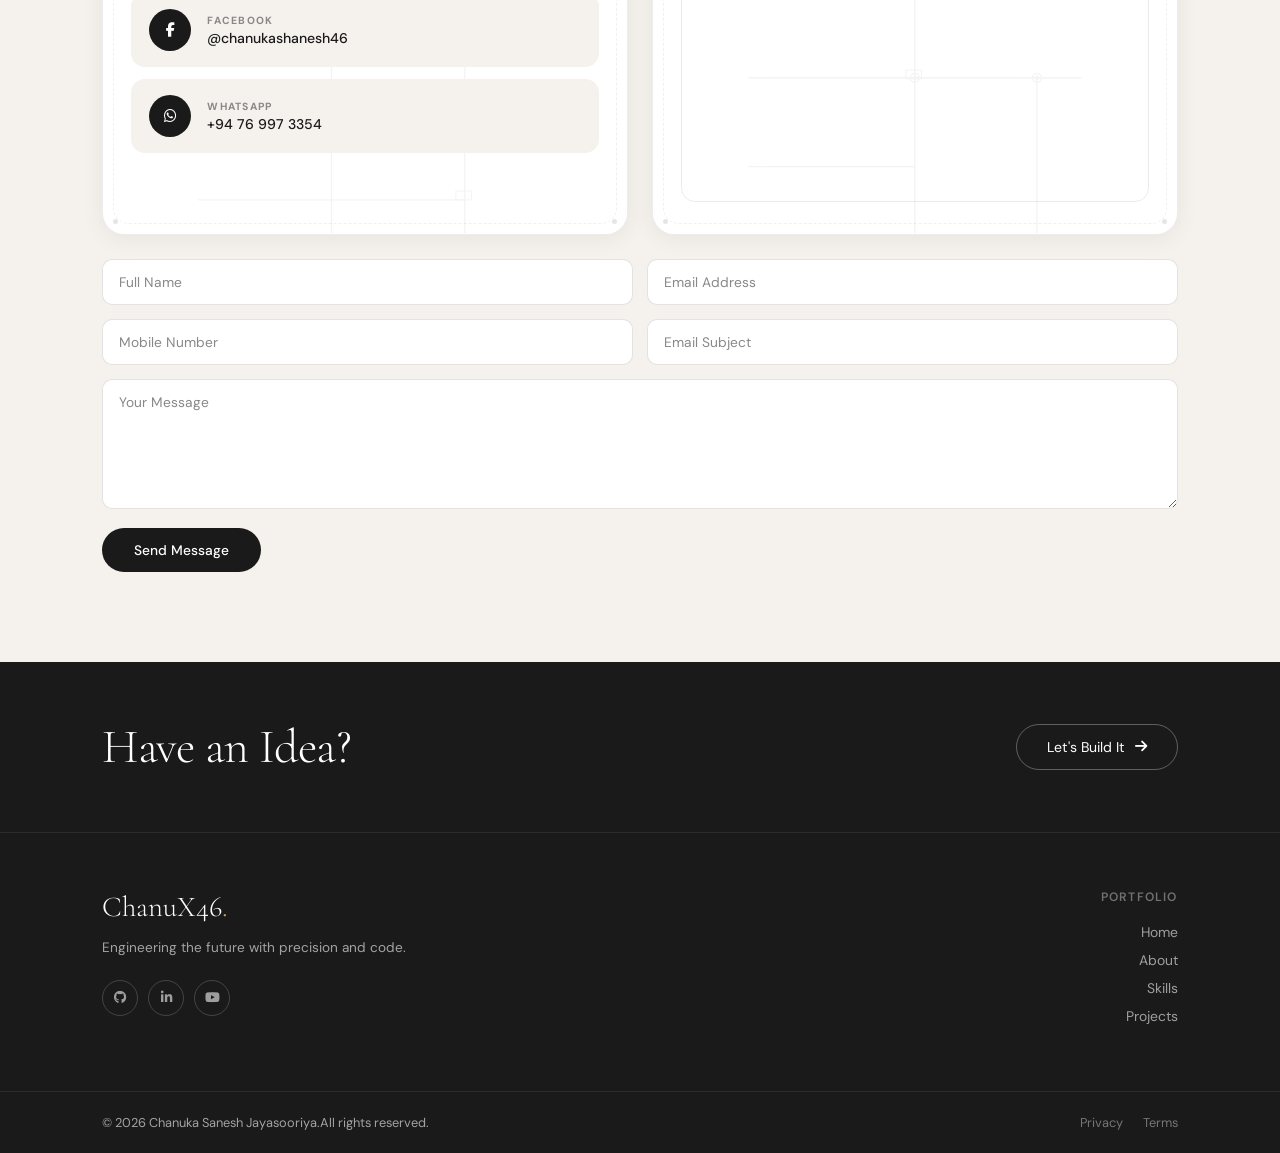
==== commit 0a7ddf9a: "Update index.html" ====
--- a/index.html
+++ b/index.html
@@ -1352,6 +1352,23 @@
             <div class="carousel-track-outer">
                 <div class="carousel-track" id="proj-track">
 
+
+                     <!-- Card 4 — AgriBot -->
+                    <div class="proj-card">
+                        <div class="proj-card-img">
+                            <img src="img/agribot.jpg" alt="AgriBot-1">
+                            <span class="proj-tag firmware">robotics</span>
+                        </div>
+                        <div class="proj-card-body">
+                            <h4>AgriBot-1</h4>
+                            <p>Precision agriculture robot on ESP32-S3 with FreeRTOS, NPK soil sensing and auto liquid dosing.</p>
+                            <div class="proj-card-actions">
+                                <a href="/card/agribot1.html" class="proj-action-btn" title="View Project"><i class="fas fa-external-link-alt"></i></a>
+                                <a href="#" class="proj-action-btn" title="GitHub"><i class="fab fa-github"></i></a>
+                            </div>
+                        </div>
+                    </div>
+
                     <!-- Card 1 -->
                     <div class="proj-card">
                         <div class="proj-card-img">
@@ -1400,21 +1417,7 @@
                         </div>
                     </div>
 
-                    <!-- Card 4 — AgriBot -->
-                    <div class="proj-card">
-                        <div class="proj-card-img">
-                            <img src="img/agribot.jpg" alt="AgriBot-1">
-                            <span class="proj-tag firmware">robotics</span>
-                        </div>
-                        <div class="proj-card-body">
-                            <h4>AgriBot-1</h4>
-                            <p>Precision agriculture robot on ESP32-S3 with FreeRTOS, NPK soil sensing and auto liquid dosing.</p>
-                            <div class="proj-card-actions">
-                                <a href="/card/agribot1.html" class="proj-action-btn" title="View Project"><i class="fas fa-external-link-alt"></i></a>
-                                <a href="#" class="proj-action-btn" title="GitHub"><i class="fab fa-github"></i></a>
-                            </div>
-                        </div>
-                    </div>
+                   
 
                 </div><!-- /track -->
             </div><!-- /track-outer -->
@@ -1480,9 +1483,7 @@
                         <a href="#" target="_blank" class="ach-btn" style="flex-shrink:0;">
                             <i class="fab fa-linkedin-in"></i> View LinkedIn Post
                         </a>
-                         <a href="#" target="_blank" class="ach-btn" style="flex-shrink:0;">
-                            <i class="fab fa-linkedin-in"></i> View LinkedIn Post
-                        </a>
+                         
                         <div class="ach-logos" style="display:flex; flex-wrap:nowrap; align-items:center; gap:14px;">
                             <div class="ach-logo" style="flex-shrink:0;">
                                 <img src="/img/itum.svg" alt="ITUM" width="60" style="height:36px; object-fit:contain;">
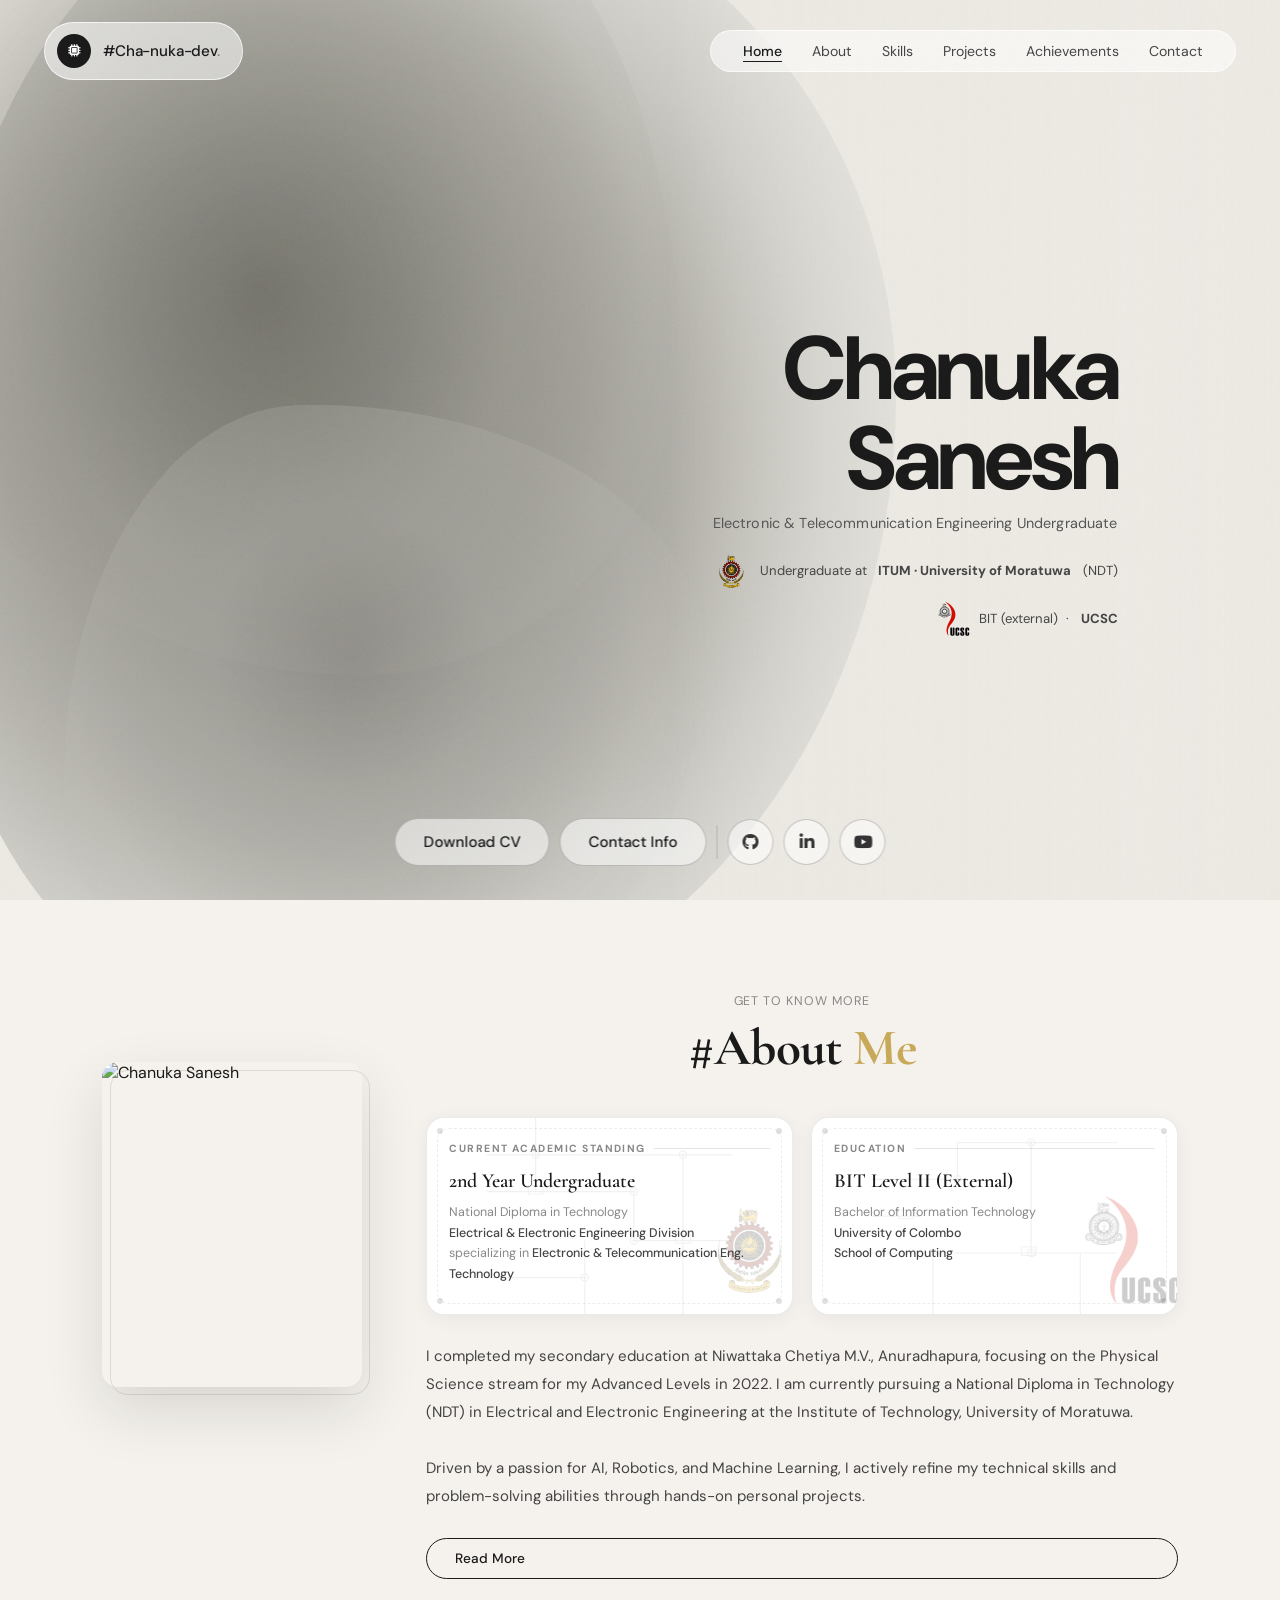
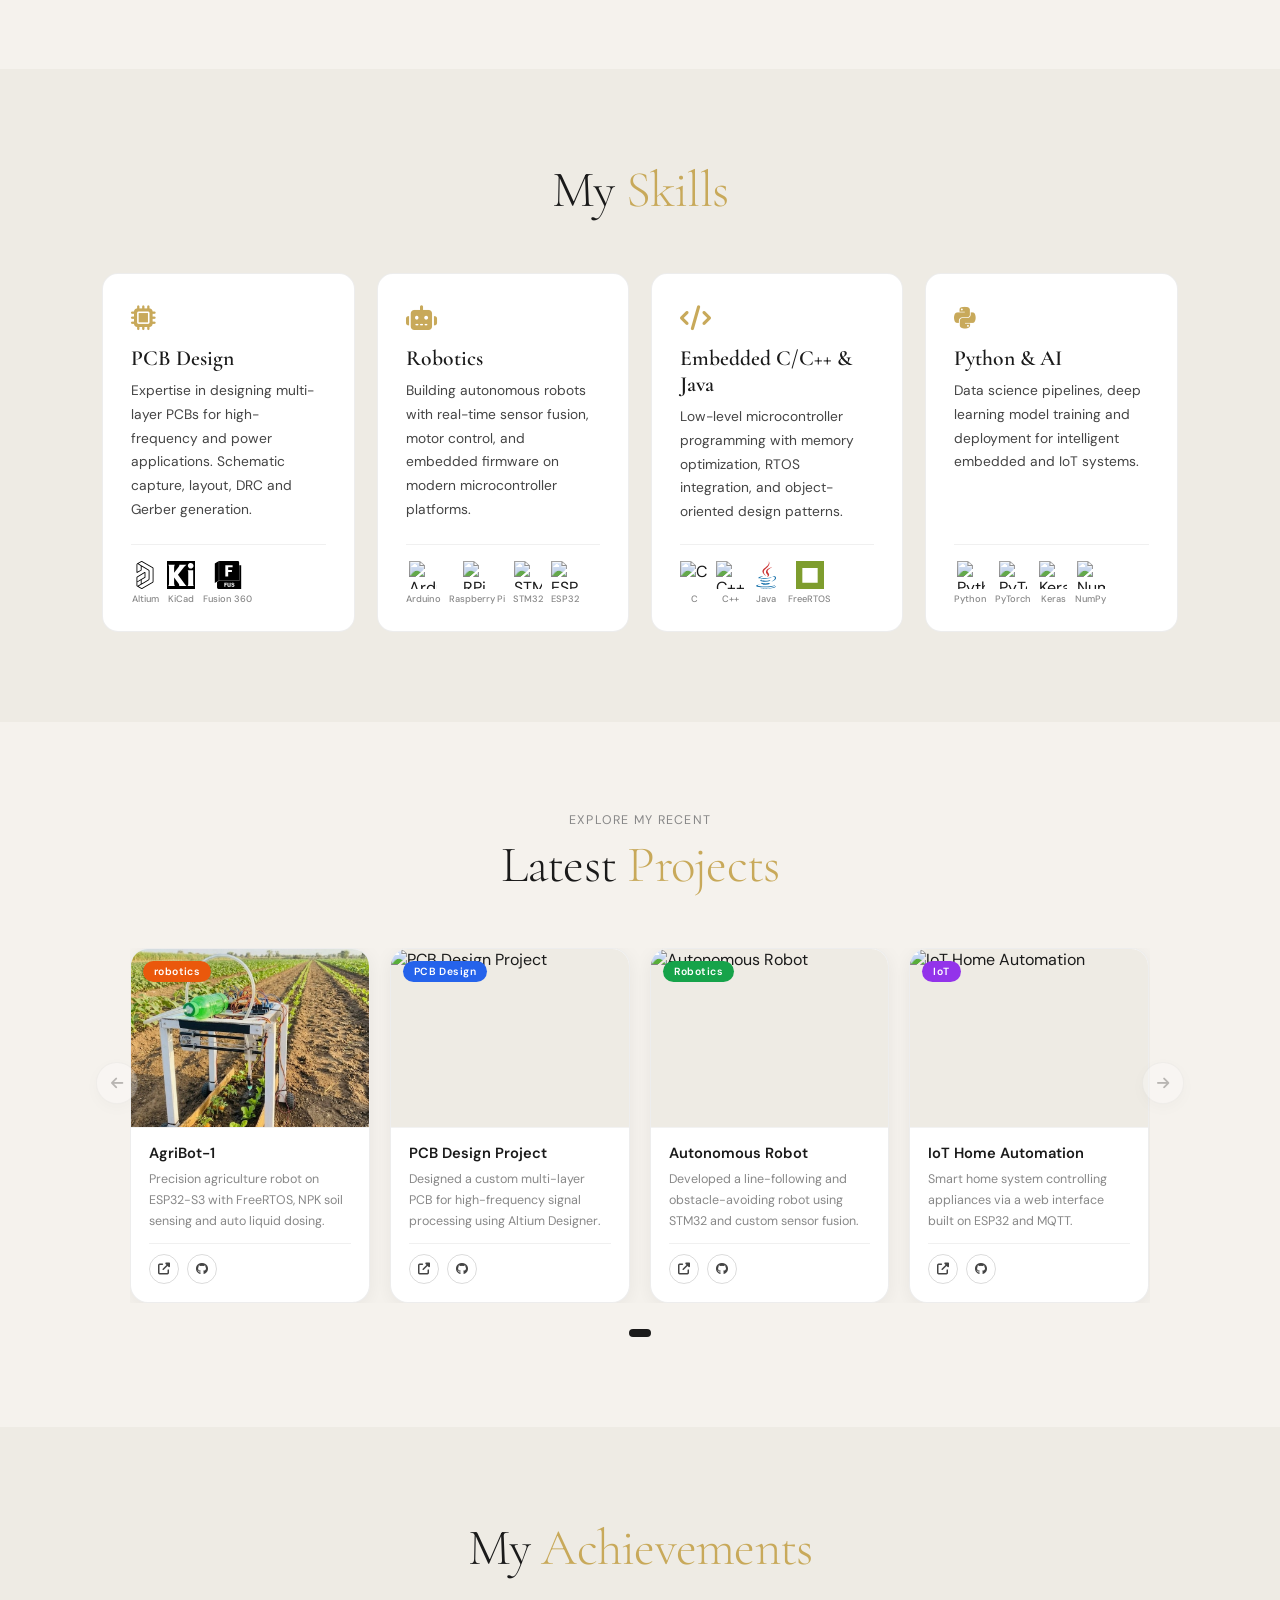
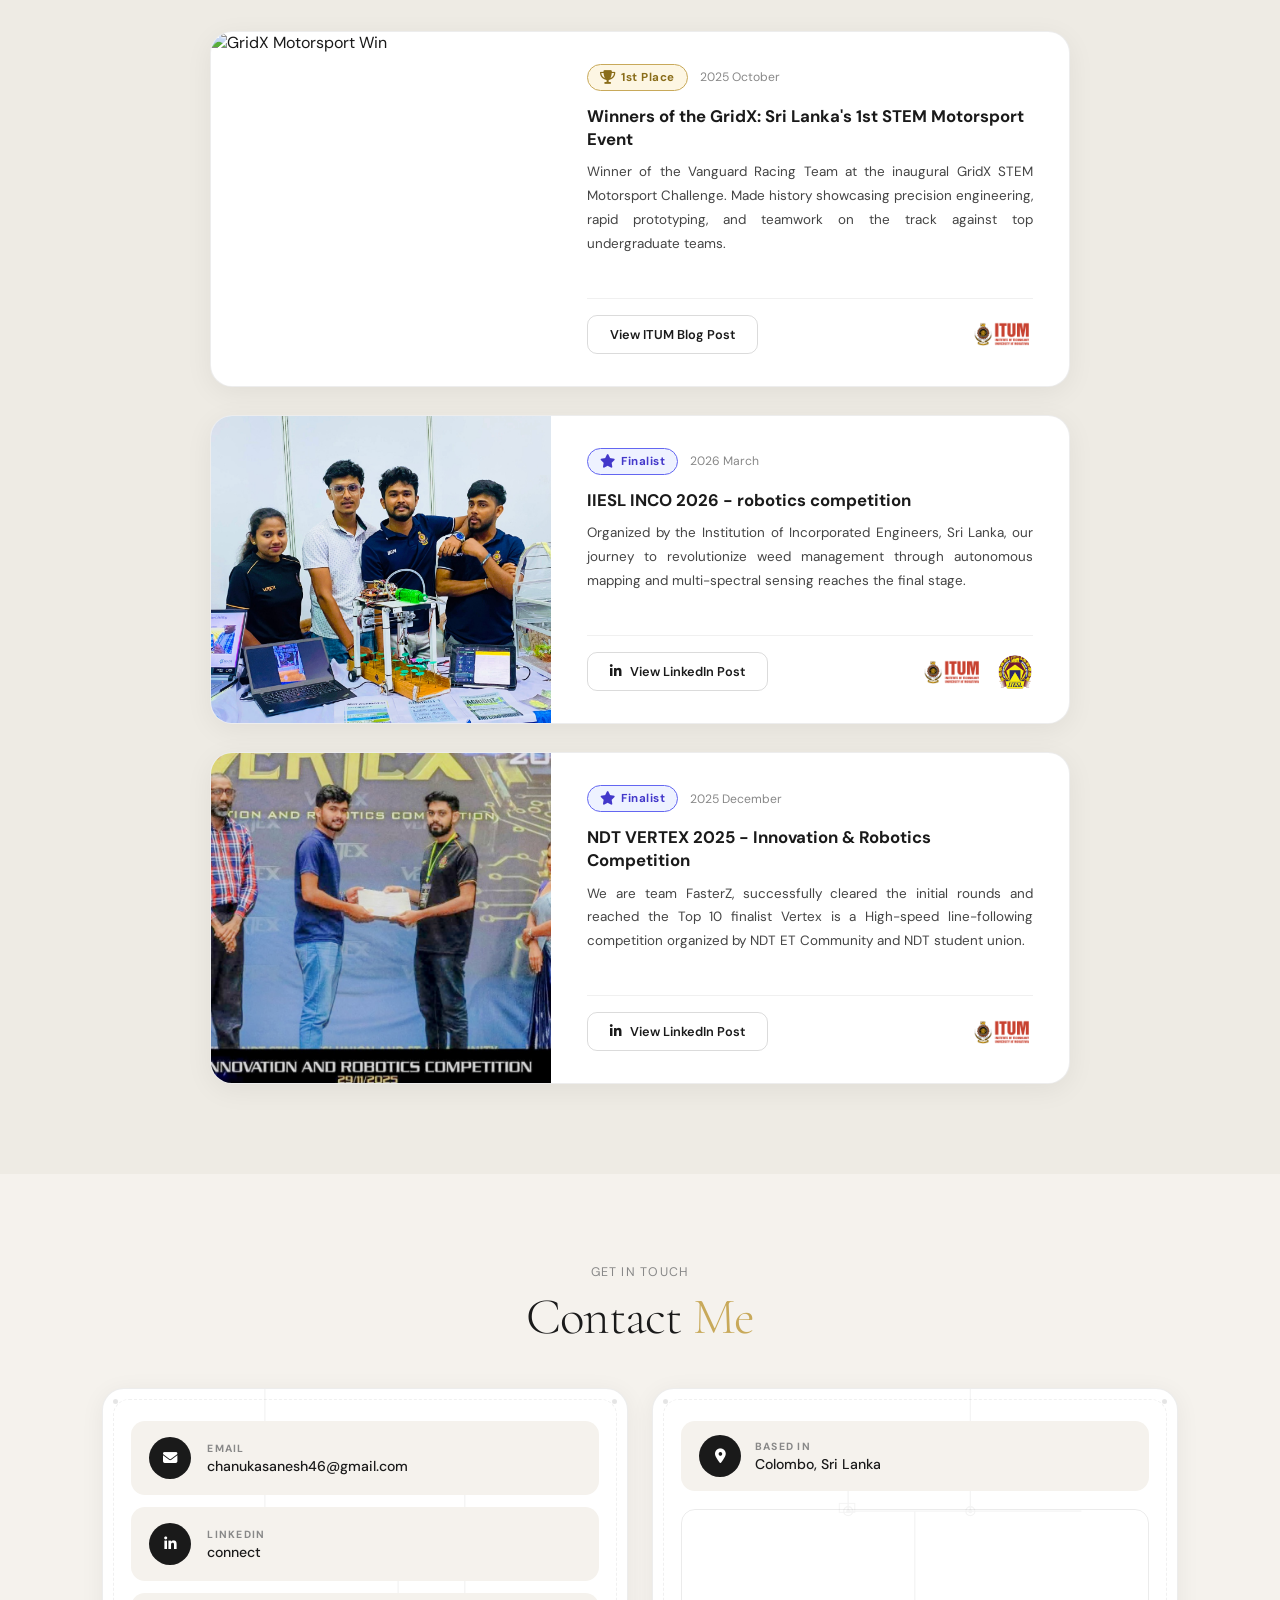
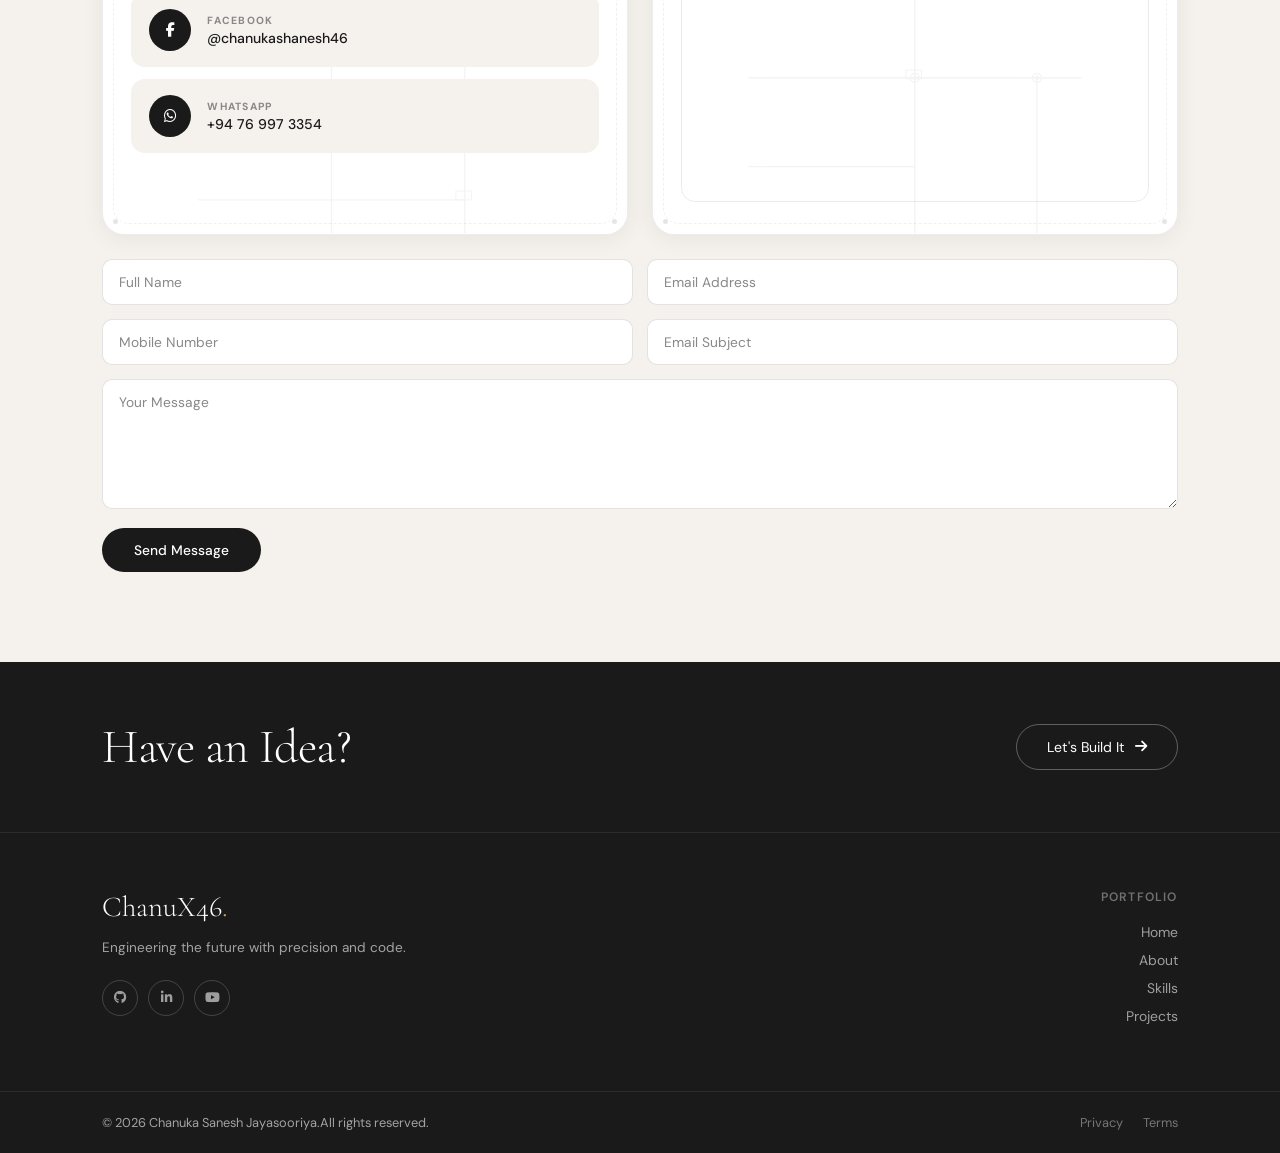
==== commit 28dd096b: "Fix typo in competition title in index.html" ====
--- a/index.html
+++ b/index.html
@@ -1509,7 +1509,7 @@
                         <span class="ach-badge finalist"><i class="fas fa-star"></i> Finalist</span>
                         <span class="ach-date">2025 December </span>
                     </div>
-                    <div class="ach-title">𝐍𝐃𝐓 𝐕𝐄𝐑𝐓𝐄𝐗 𝟐𝟎𝟐𝟓 - Innovation & Robotics Competition</div>
+                    <div class="ach-title">NDT VERTEX 2025 - Innovation & Robotics Competition</div>
                     <p class="ach-desc"> We are team FasterZ, successfully cleared the initial rounds and reached the Top 10 finalist
                     Vertex is a High-speed line-following competition organized by NDT ET Community and NDT student union. </p>
                     <div class="ach-footer" style="display:flex; align-items:center; justify-content:space-between; margin-top:20px; padding-top:16px; border-top:1px solid rgba(0,0,0,0.06); flex-wrap:nowrap; gap:14px;">
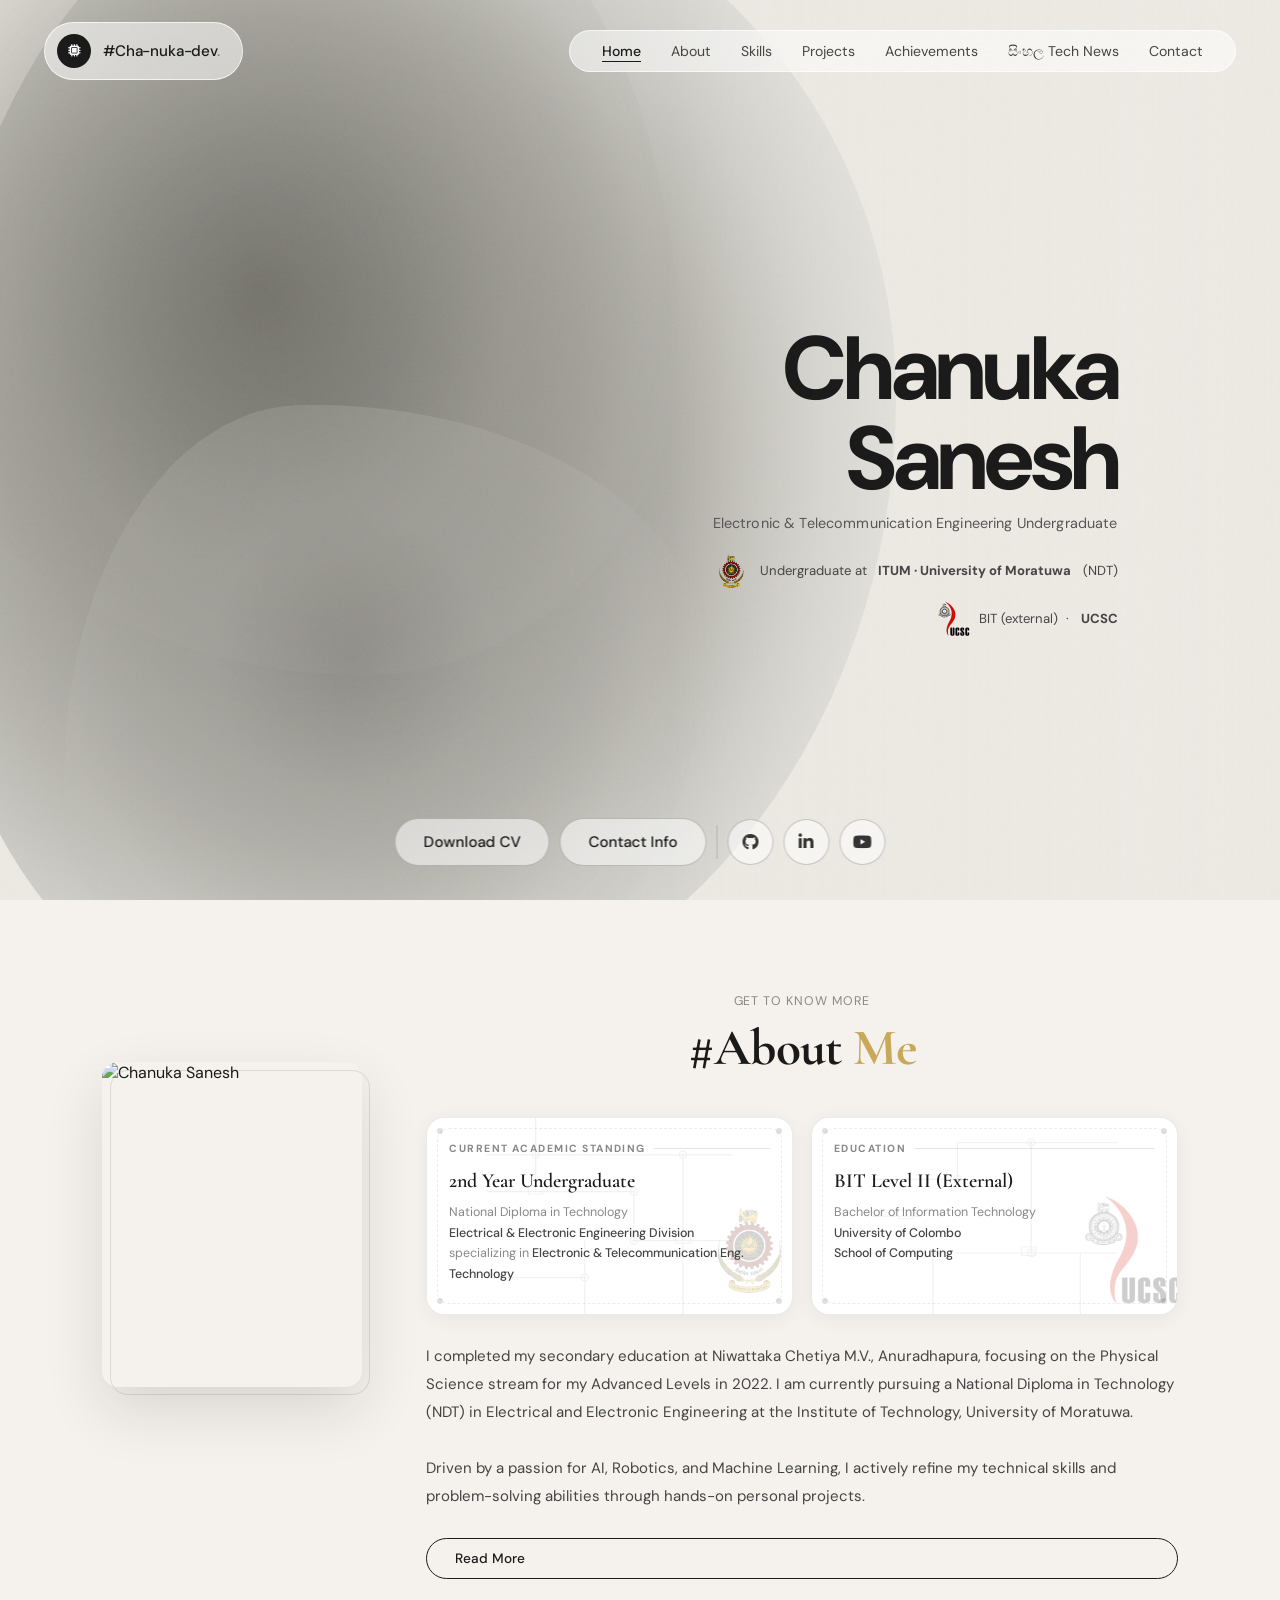
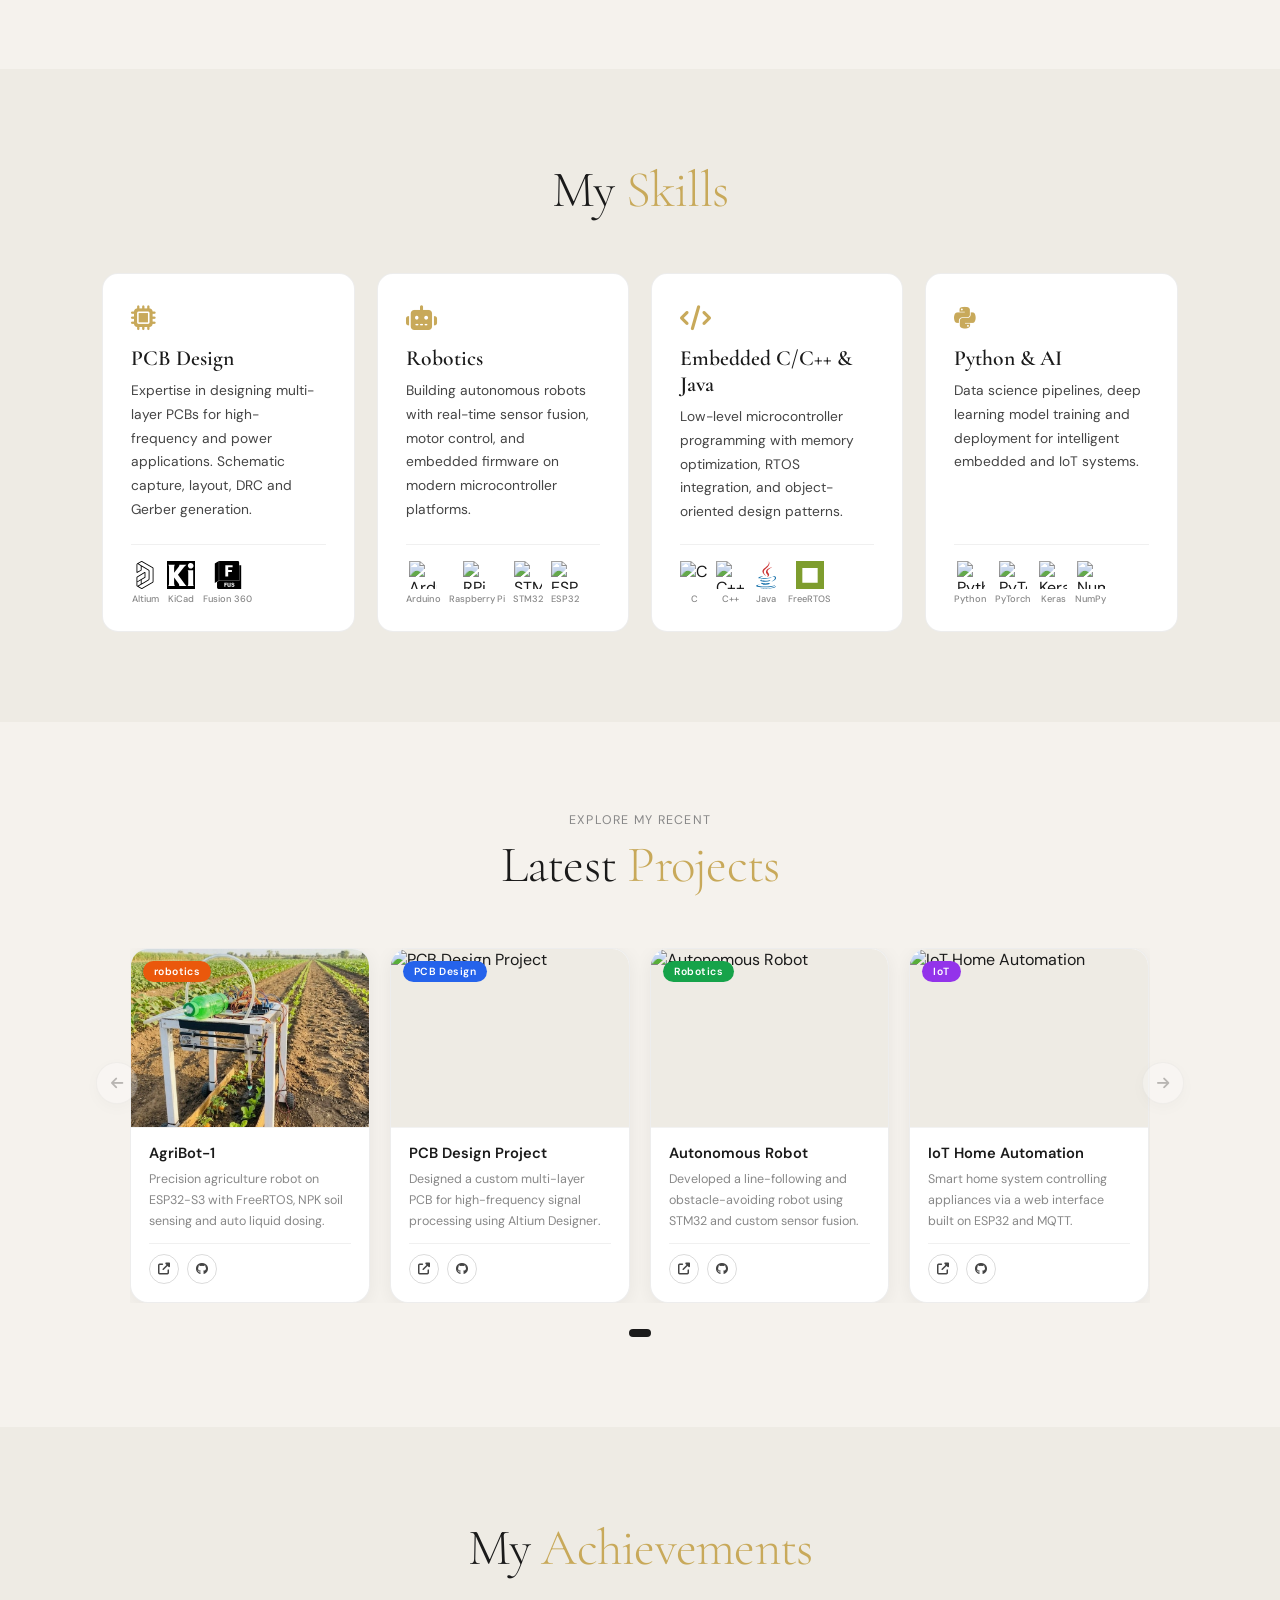
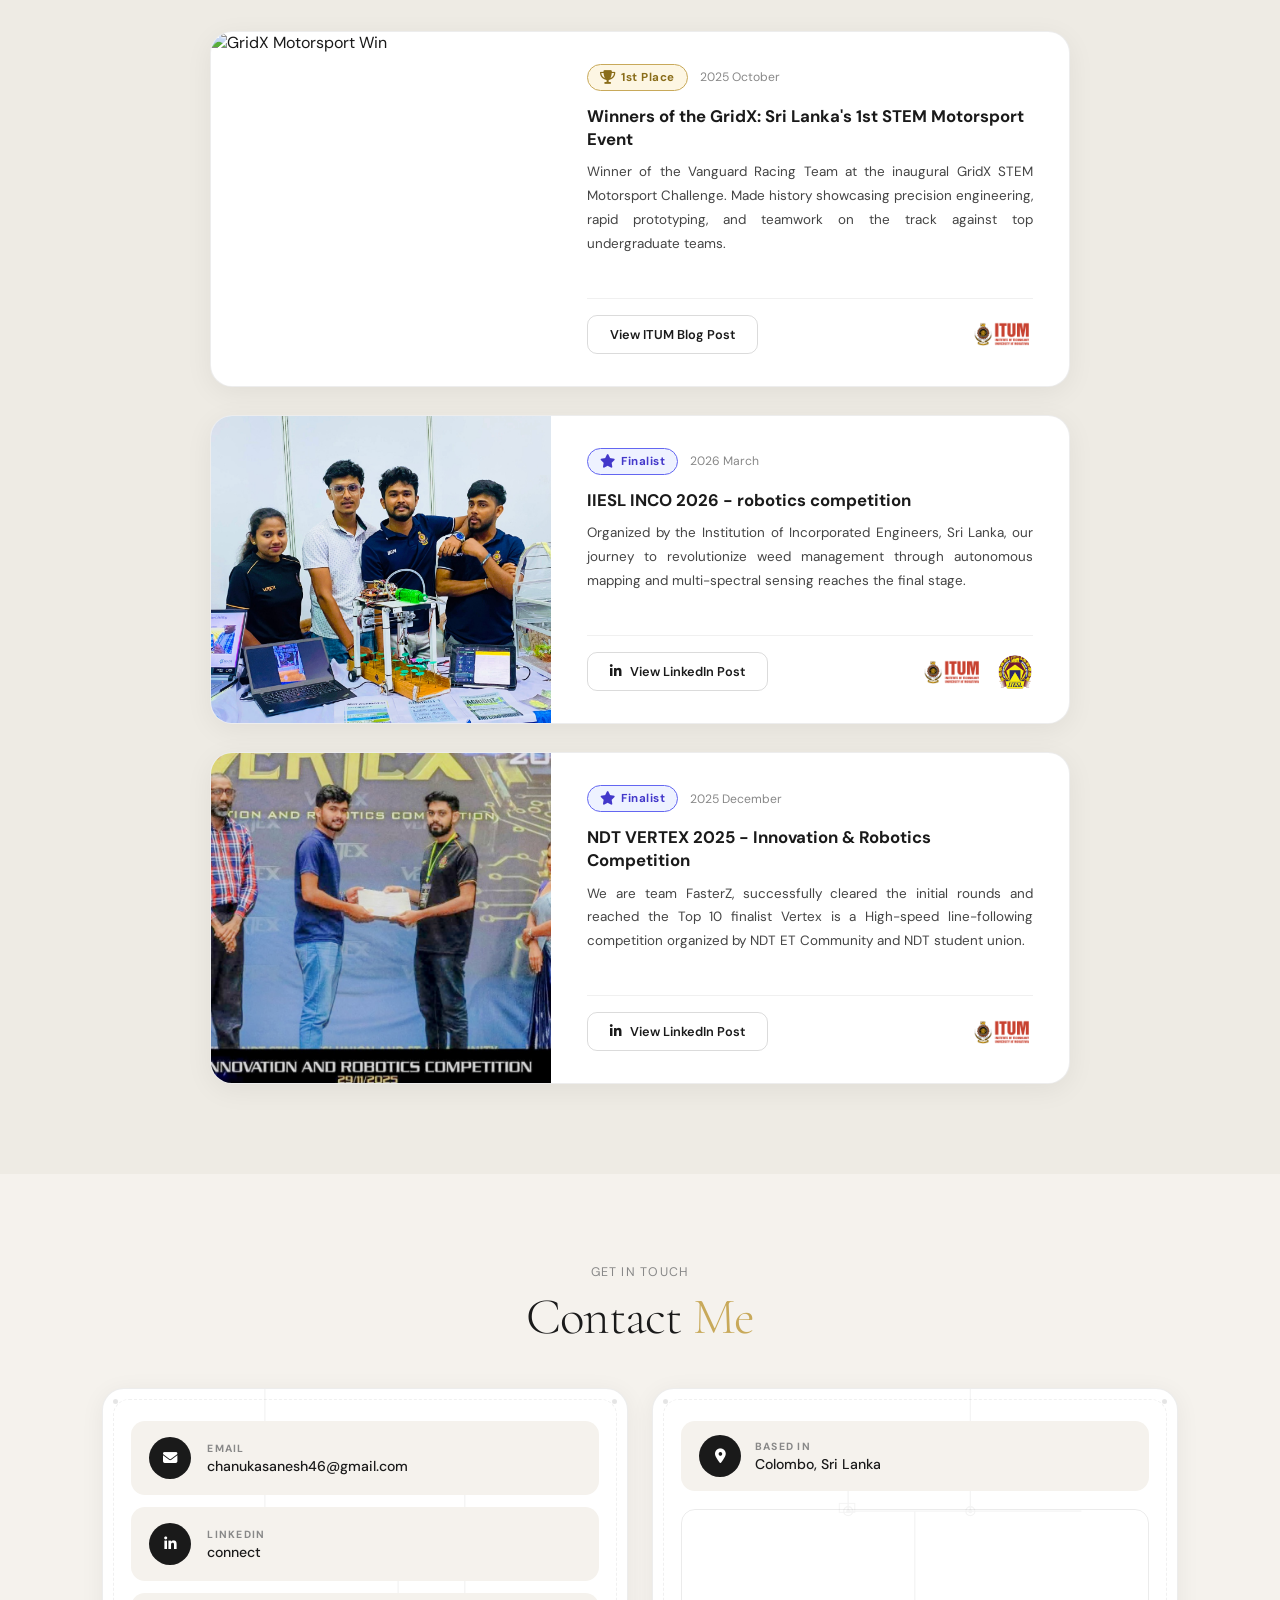
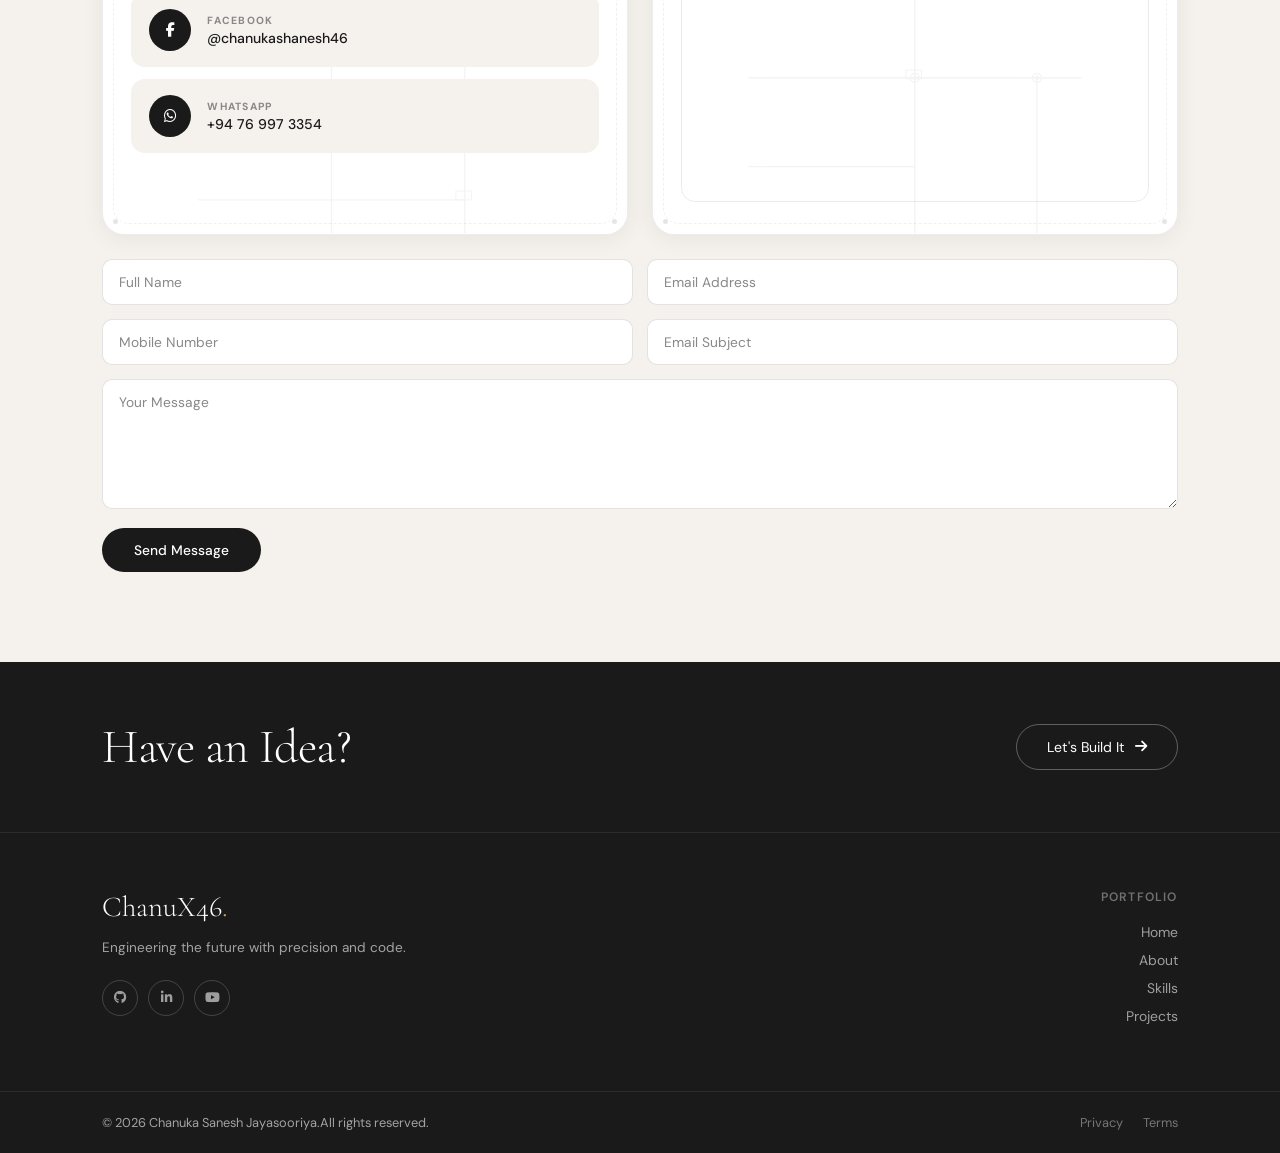
==== commit cde1bdf1: "Update index.html" ====
--- a/index.html
+++ b/index.html
@@ -1056,6 +1056,7 @@
                 <a href="#skills">Skills</a>
                 <a href="#projects">Projects</a>
                 <a href="#achievements">Achievements</a>
+                <a href="news.html">සිංහල Tech News</a>
                 <a href="#contact">Contact</a>
             </div>
         </nav>
